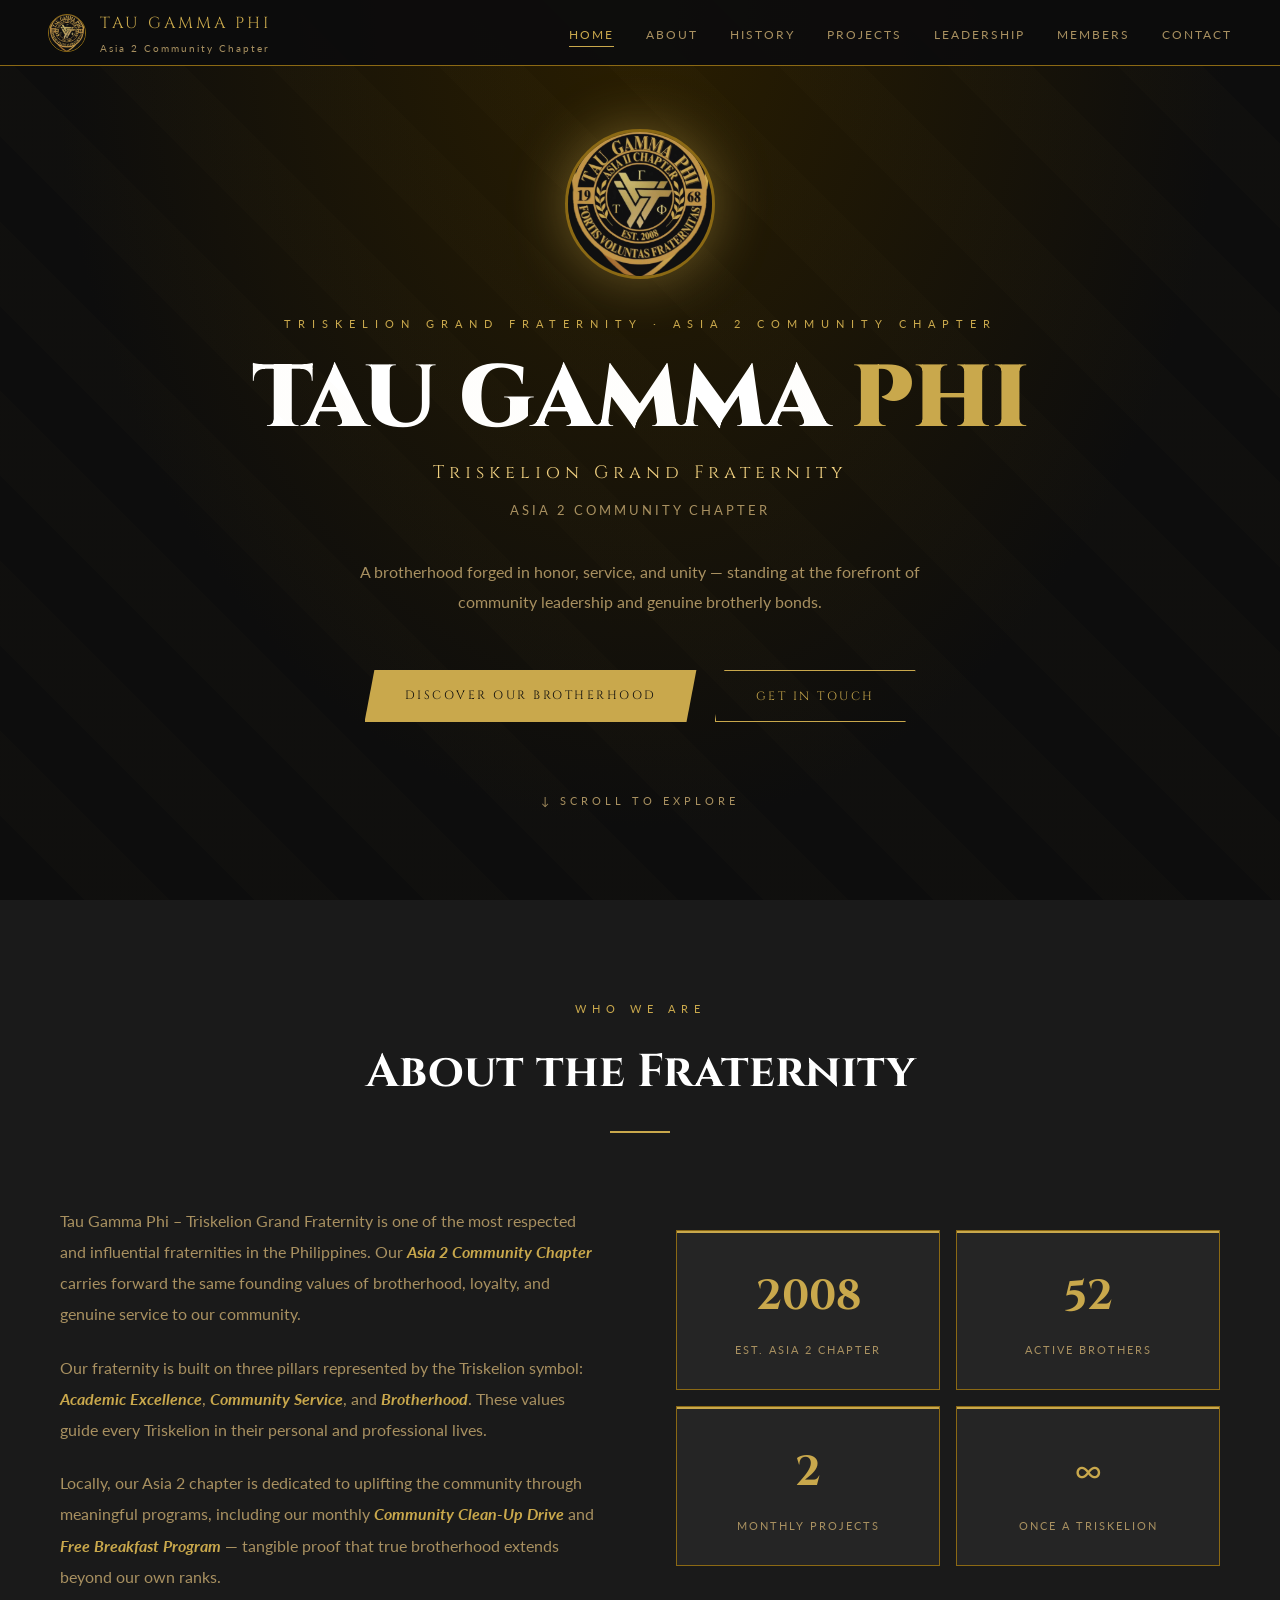
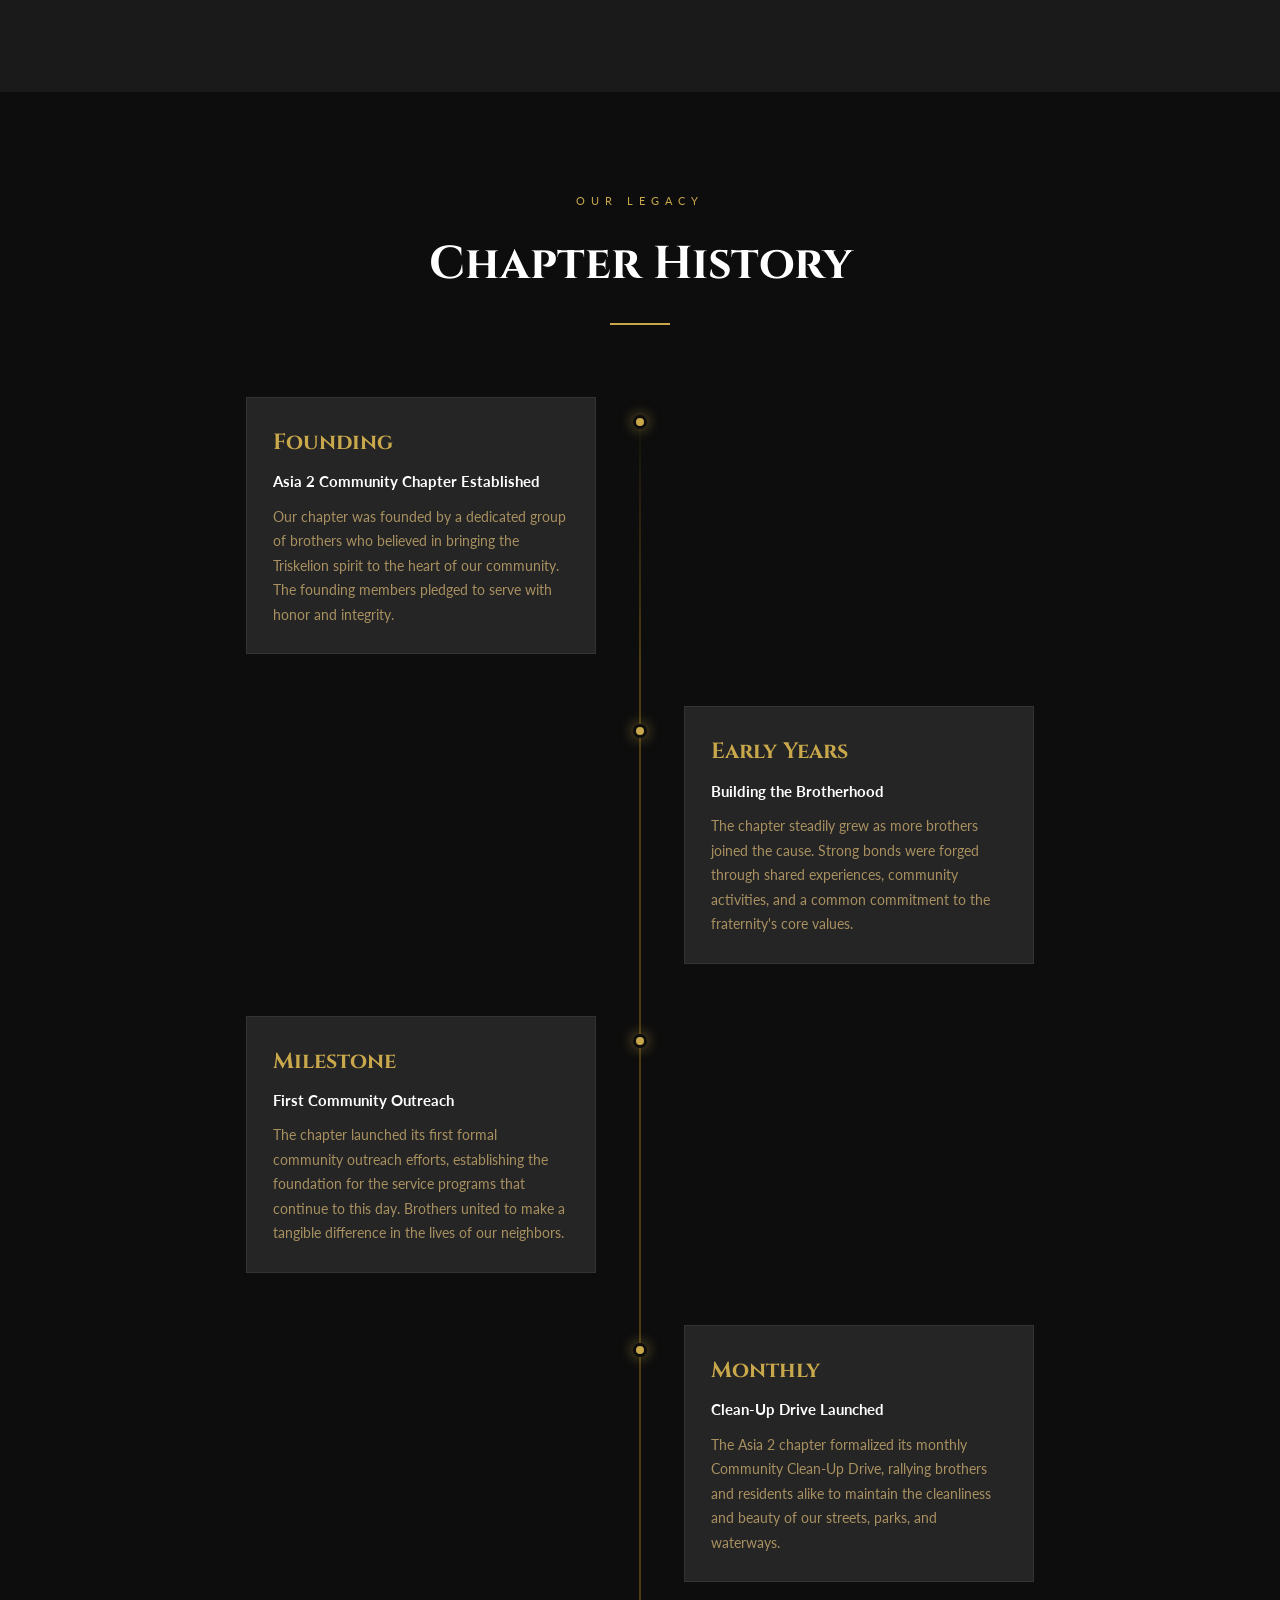
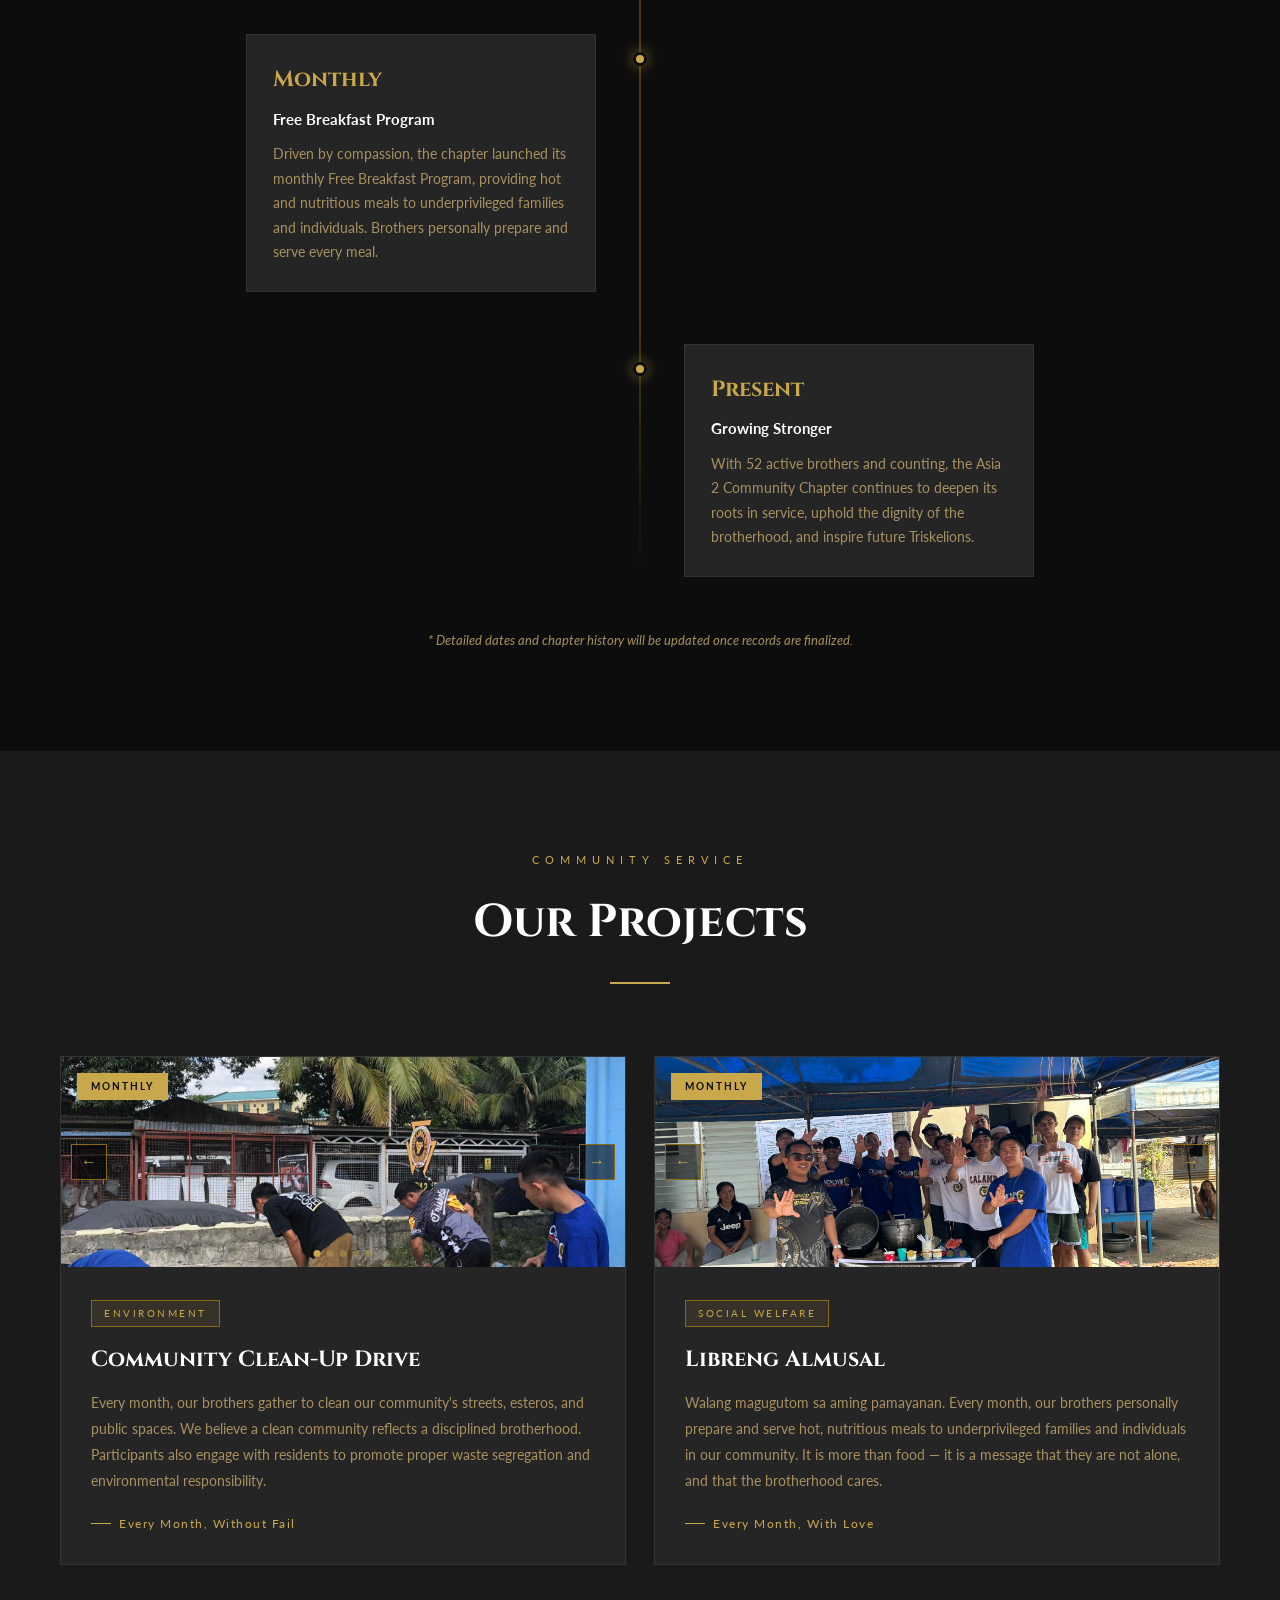
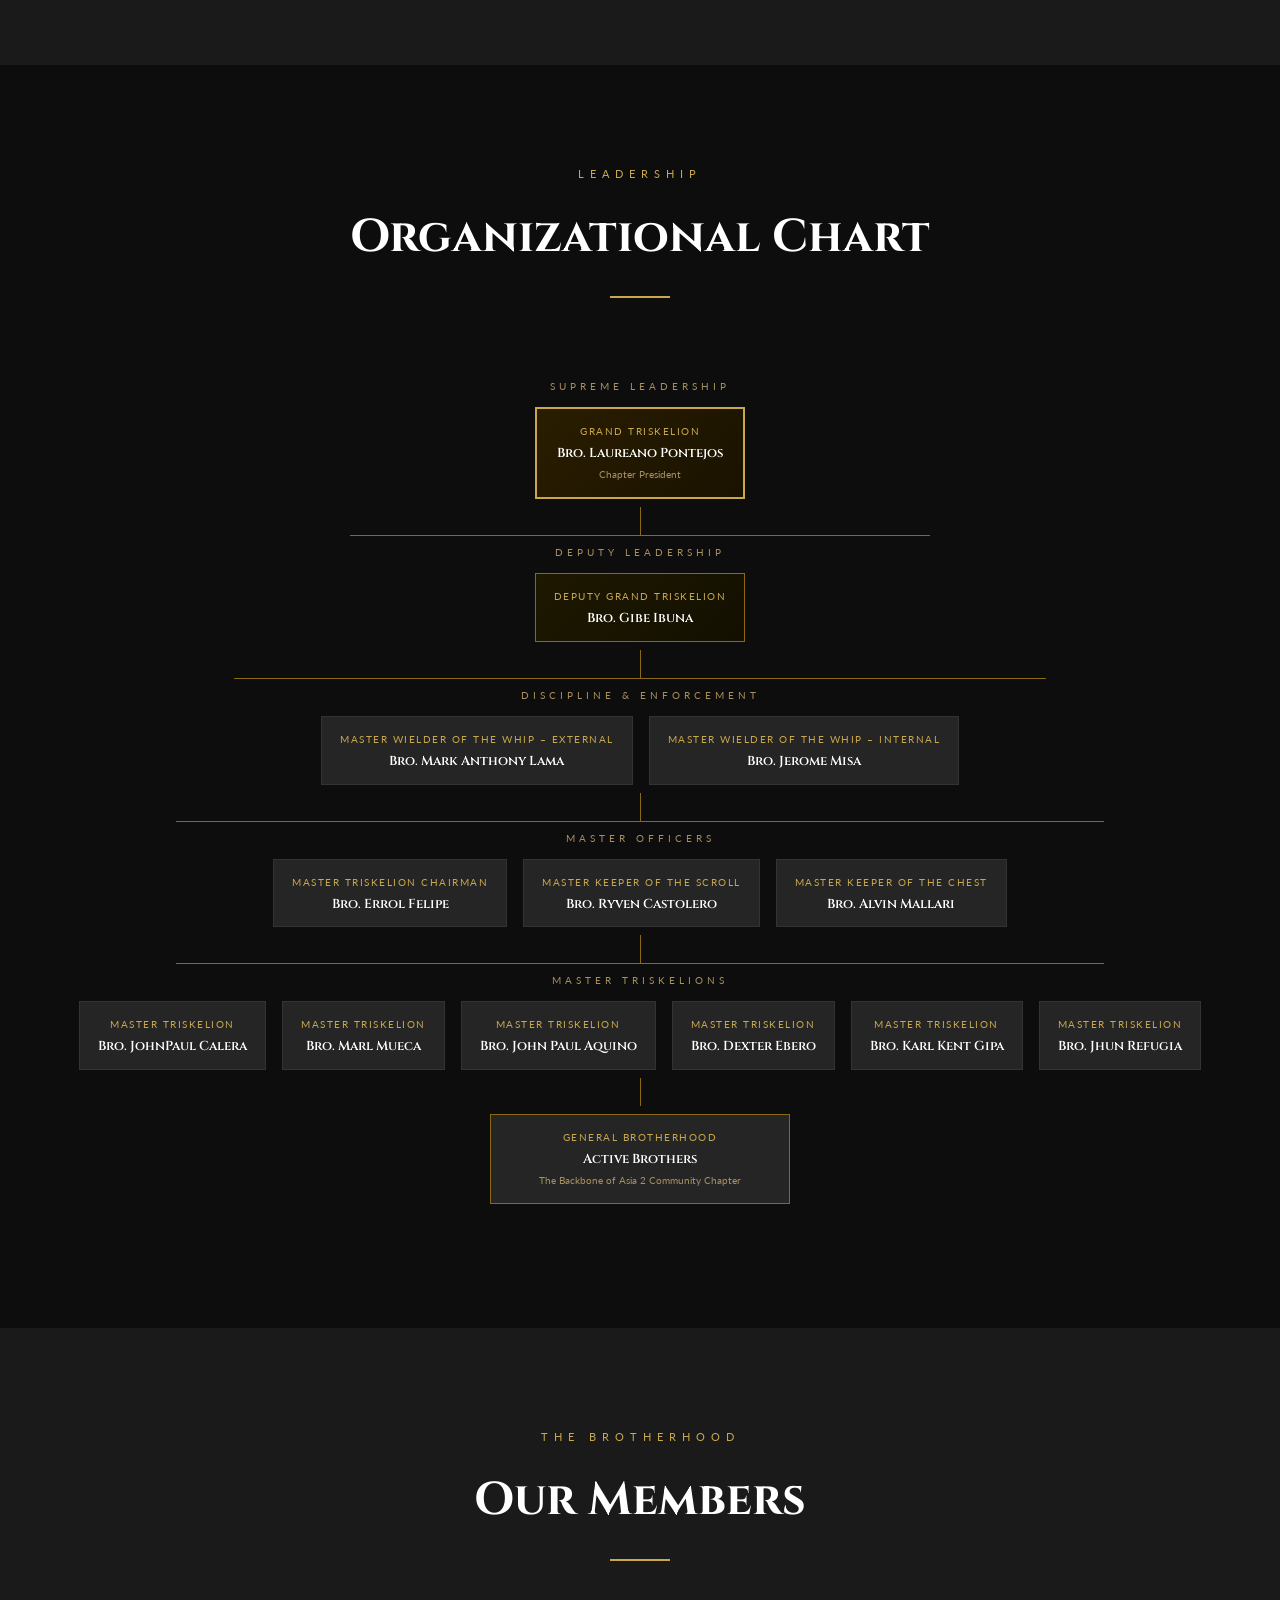
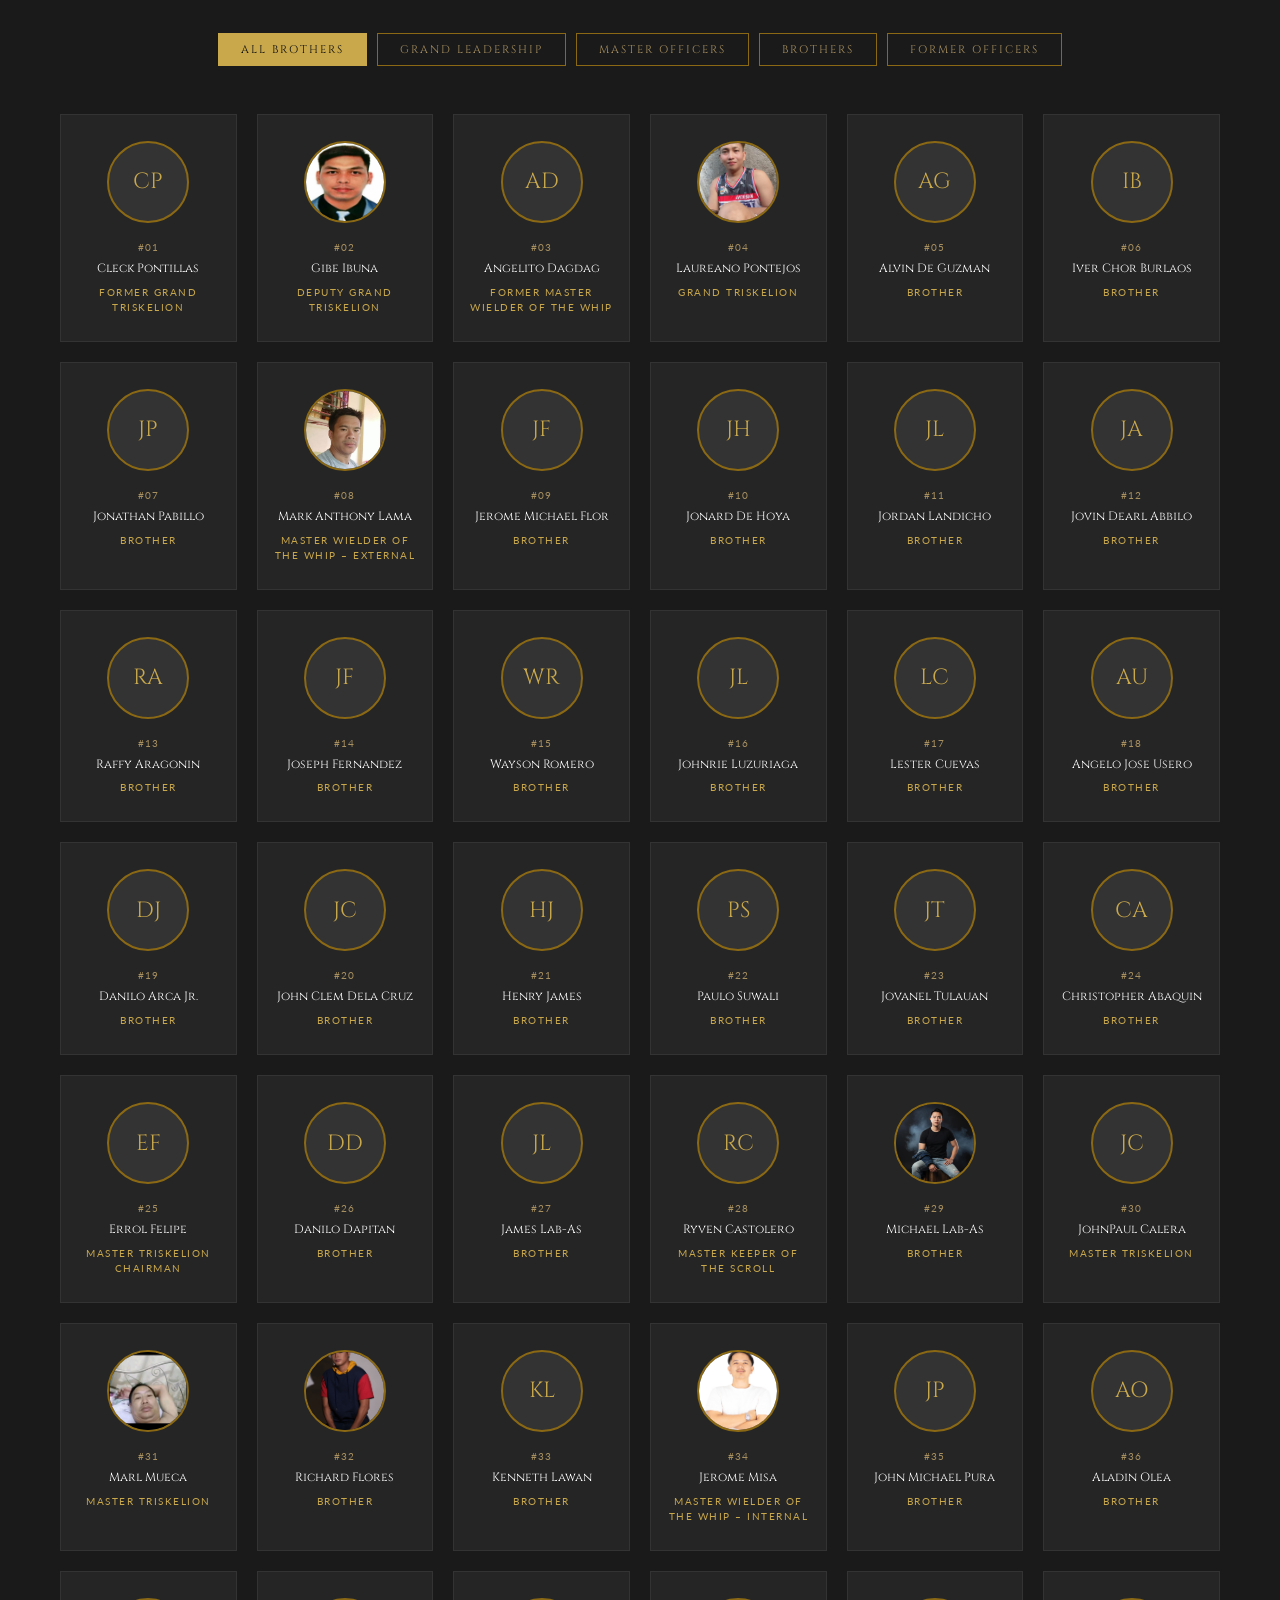
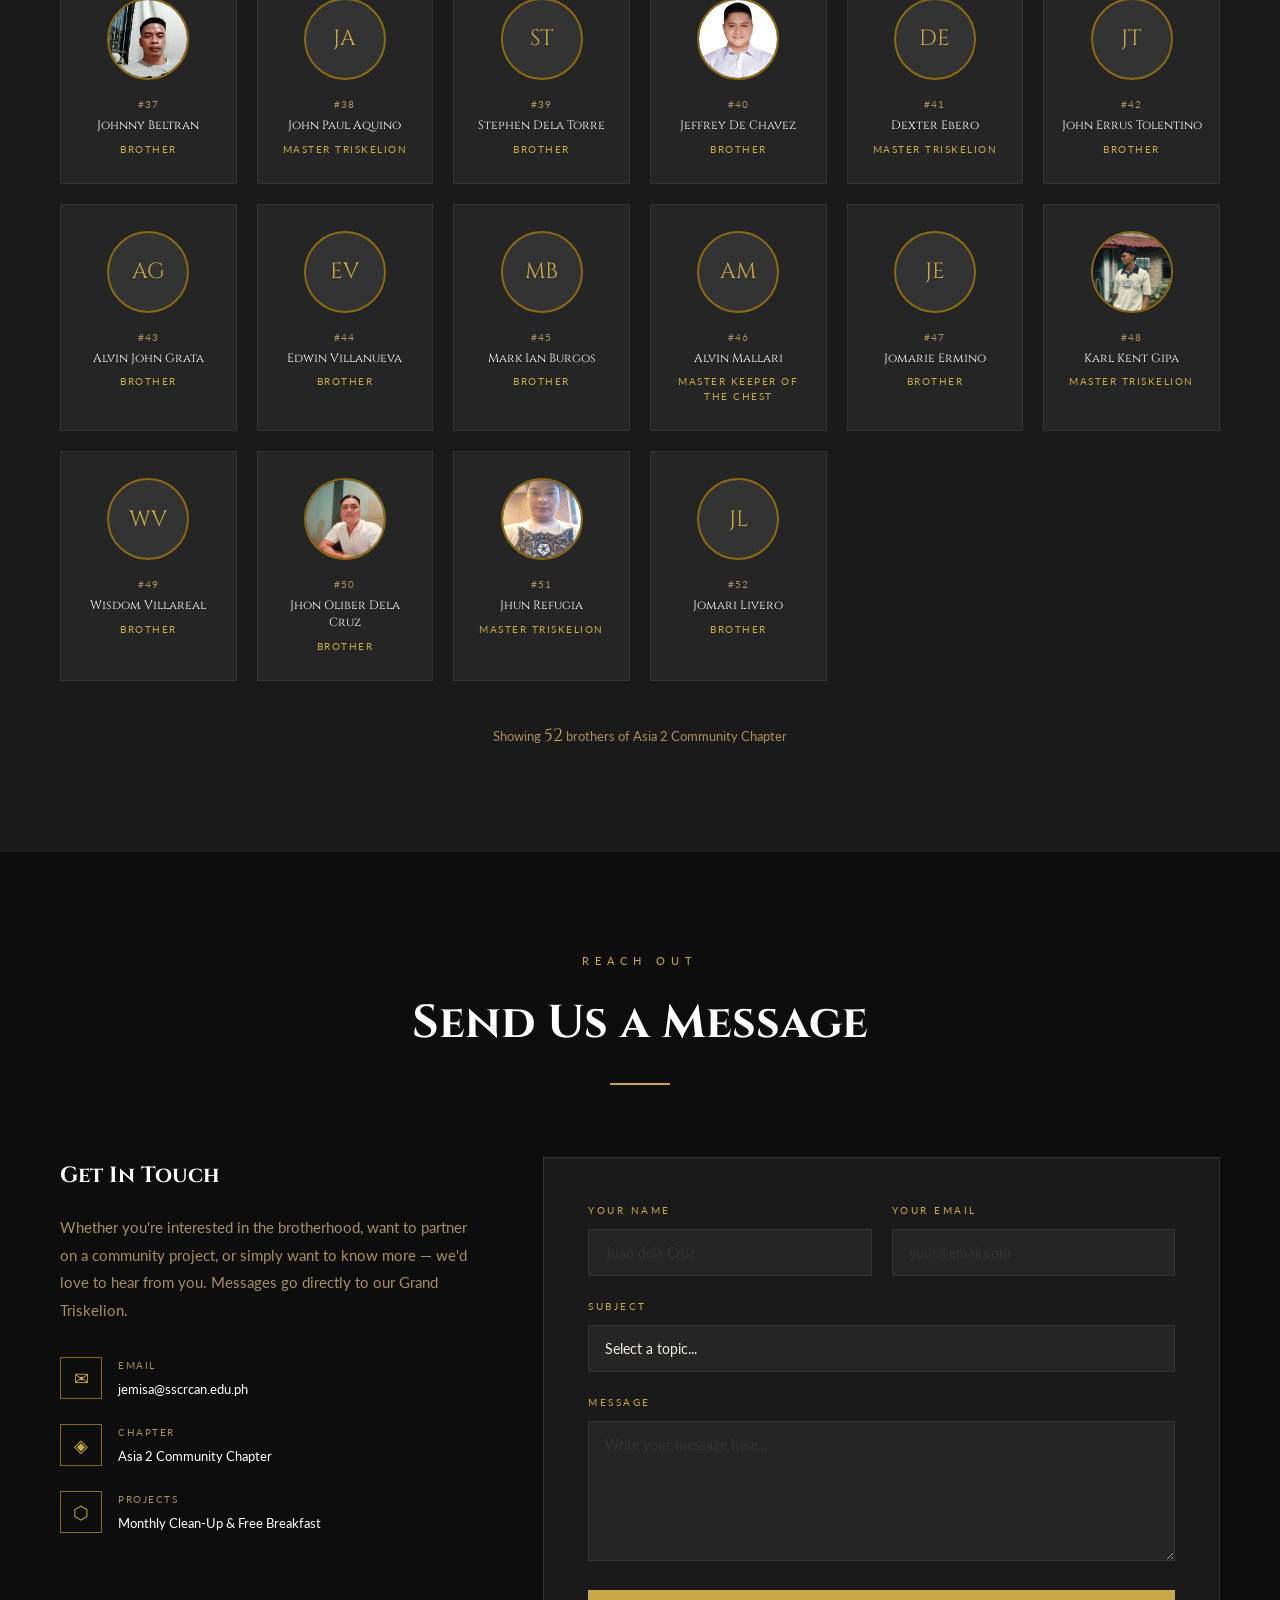
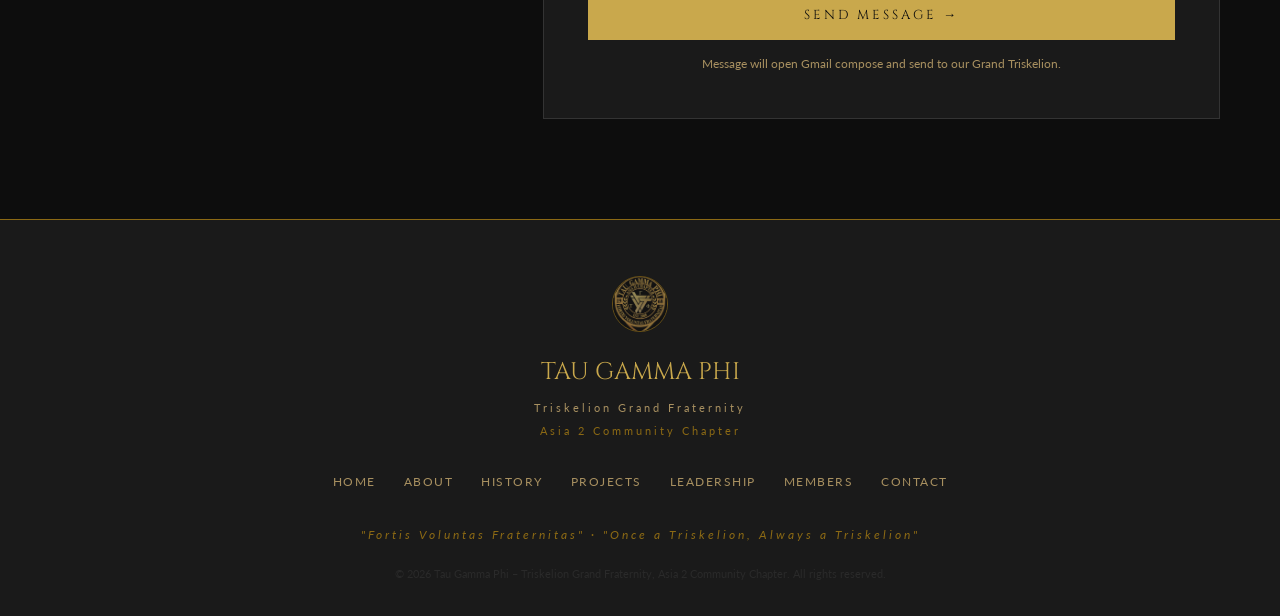
==== index.html @ 229bb739 "initial commit - tgp asia 2 chapter website" ====
<!DOCTYPE html>
<html lang="en">
<head>
  <meta charset="UTF-8">
  <meta name="viewport" content="width=device-width, initial-scale=1.0">
  <title>Tau Gamma Phi – Triskelion Grand Fraternity | Asia 2 Community Chapter</title>
  <meta name="description" content="Tau Gamma Phi Triskelion Grand Fraternity – Asia 2 Community Chapter. Brotherhood, service, and community.">
  <link rel="preconnect" href="https://fonts.googleapis.com">
  <link rel="preconnect" href="https://fonts.gstatic.com" crossorigin>
  <link href="https://fonts.googleapis.com/css2?family=Cinzel:wght@400;600;700;900&family=Lato:ital,wght@0,300;0,400;0,700;1,400&display=swap" rel="stylesheet">
  <link rel="stylesheet" href="css/style.css">
</head>
<body>

<!-- ===================== NAVBAR ===================== -->
<nav id="navbar">
  <div class="nav-brand">
    <img src="images/asia2logo.jpg" class="nav-logo" alt="TGP Asia 2 Logo">
    <div>
      <span class="nav-brand-text">TAU GAMMA PHI</span>
      <span class="nav-brand-sub">Asia 2 Community Chapter</span>
    </div>
  </div>
  <ul class="nav-links">
    <li><a href="#hero">Home</a></li>
    <li><a href="#about">About</a></li>
    <li><a href="#history">History</a></li>
    <li><a href="#projects">Projects</a></li>
    <li><a href="#orgchart">Leadership</a></li>
    <li><a href="#members">Members</a></li>
    <li><a href="#contact">Contact</a></li>
  </ul>
  <div class="nav-toggle" id="navToggle" aria-label="Toggle menu">
    <span></span><span></span><span></span>
  </div>
</nav>

<!-- Mobile Drawer -->
<div class="nav-drawer" id="navDrawer">
  <a href="#hero">Home</a>
  <a href="#about">About</a>
  <a href="#history">History</a>
  <a href="#projects">Projects</a>
  <a href="#orgchart">Leadership</a>
  <a href="#members">Members</a>
  <a href="#contact">Contact</a>
</div>

<!-- ===================== HERO ===================== -->
<section id="hero">
  <img src="images/asia2logo.jpg" class="hero-logo" alt="Tau Gamma Phi Asia 2 Chapter Logo">

  <p class="hero-label">Triskelion Grand Fraternity · Asia 2 Community Chapter</p>
  <h1 class="hero-title">TAU GAMMA <span>PHI</span></h1>
  <p class="hero-subtitle">Triskelion Grand Fraternity</p>
  <p class="hero-chapter">Asia 2 Community Chapter</p>
  <p class="hero-desc">
    A brotherhood forged in honor, service, and unity — standing at the forefront of community leadership and genuine brotherly bonds.
  </p>
  <div class="hero-cta">
    <a href="#about" class="btn-gold">Discover Our Brotherhood</a>
    <a href="#contact" class="btn-outline">Get In Touch</a>
  </div>
  <p class="scroll-down">↓ Scroll to explore</p>
</section>

<!-- ===================== ABOUT ===================== -->
<section id="about">
  <div class="container">
    <div class="section-header">
      <span class="section-label">Who We Are</span>
      <h2 class="section-title">About the Fraternity</h2>
      <div class="gold-line"></div>
    </div>
    <div class="about-grid">
      <div class="about-text">
        <p>
          Tau Gamma Phi – Triskelion Grand Fraternity is one of the most respected and influential fraternities in the Philippines.
          Our <strong class="about-accent">Asia 2 Community Chapter</strong> carries forward the same founding values of brotherhood, loyalty, and genuine service to our community.
        </p>
        <p>
          Our fraternity is built on three pillars represented by the Triskelion symbol:
          <strong class="about-accent">Academic Excellence</strong>,
          <strong class="about-accent">Community Service</strong>, and
          <strong class="about-accent">Brotherhood</strong>.
          These values guide every Triskelion in their personal and professional lives.
        </p>
        <p>
          Locally, our Asia 2 chapter is dedicated to uplifting the community through meaningful programs, including our monthly
          <strong class="about-accent">Community Clean-Up Drive</strong> and
          <strong class="about-accent">Free Breakfast Program</strong> — tangible proof that true brotherhood extends beyond our own ranks.
        </p>
      </div>
      <div class="about-stats">
        <div class="stat-card">
          <div class="stat-num">2008</div>
          <div class="stat-label">Est. Asia 2 Chapter</div>
        </div>
        <div class="stat-card">
          <div class="stat-num">52</div>
          <div class="stat-label">Active Brothers</div>
        </div>
        <div class="stat-card">
          <div class="stat-num">2</div>
          <div class="stat-label">Monthly Projects</div>
        </div>
        <div class="stat-card">
          <div class="stat-num">∞</div>
          <div class="stat-label">Once a Triskelion</div>
        </div>
      </div>
    </div>
  </div>
</section>

<!-- ===================== HISTORY ===================== -->
<section id="history">
  <div class="container">
    <div class="section-header">
      <span class="section-label">Our Legacy</span>
      <h2 class="section-title">Chapter History</h2>
      <div class="gold-line"></div>
    </div>
    <div class="timeline">

      <div class="tl-item">
        <div class="tl-dot"></div>
        <div class="tl-content">
          <div class="tl-year">Founding</div>
          <h3>Asia 2 Community Chapter Established</h3>
          <p>
            Our chapter was founded by a dedicated group of brothers who believed in bringing the Triskelion spirit to the heart of our community.
            The founding members pledged to serve with honor and integrity.
            <!-- TODO: Replace with actual founding year and details -->
          </p>
        </div>
      </div>

      <div class="tl-item">
        <div class="tl-dot"></div>
        <div class="tl-content">
          <div class="tl-year">Early Years</div>
          <h3>Building the Brotherhood</h3>
          <p>
            The chapter steadily grew as more brothers joined the cause. Strong bonds were forged through shared experiences,
            community activities, and a common commitment to the fraternity's core values.
            <!-- TODO: Add specific year and story -->
          </p>
        </div>
      </div>

      <div class="tl-item">
        <div class="tl-dot"></div>
        <div class="tl-content">
          <div class="tl-year">Milestone</div>
          <h3>First Community Outreach</h3>
          <p>
            The chapter launched its first formal community outreach efforts, establishing the foundation for the
            service programs that continue to this day. Brothers united to make a tangible difference in the lives of
            our neighbors.
            <!-- TODO: Add specific year and story -->
          </p>
        </div>
      </div>

      <div class="tl-item">
        <div class="tl-dot"></div>
        <div class="tl-content">
          <div class="tl-year">Monthly</div>
          <h3>Clean-Up Drive Launched</h3>
          <p>
            The Asia 2 chapter formalized its monthly Community Clean-Up Drive, rallying brothers and residents alike
            to maintain the cleanliness and beauty of our streets, parks, and waterways.
            <!-- TODO: Add specific year -->
          </p>
        </div>
      </div>

      <div class="tl-item">
        <div class="tl-dot"></div>
        <div class="tl-content">
          <div class="tl-year">Monthly</div>
          <h3>Free Breakfast Program</h3>
          <p>
            Driven by compassion, the chapter launched its monthly Free Breakfast Program, providing hot and nutritious
            meals to underprivileged families and individuals. Brothers personally prepare and serve every meal.
            <!-- TODO: Add specific year -->
          </p>
        </div>
      </div>

      <div class="tl-item">
        <div class="tl-dot"></div>
        <div class="tl-content">
          <div class="tl-year">Present</div>
          <h3>Growing Stronger</h3>
          <p>
            With 52 active brothers and counting, the Asia 2 Community Chapter continues to deepen its roots in
            service, uphold the dignity of the brotherhood, and inspire future Triskelions.
          </p>
        </div>
      </div>

    </div>
    <p class="history-note">* Detailed dates and chapter history will be updated once records are finalized.</p>
  </div>
</section>

<!-- ===================== PROJECTS ===================== -->
<section id="projects">
  <div class="container">
    <div class="section-header">
      <span class="section-label">Community Service</span>
      <h2 class="section-title">Our Projects</h2>
      <div class="gold-line"></div>
    </div>
    <div class="projects-grid">

      <!-- Clean-Up Drive -->
      <div class="project-card">
        <div class="project-img project-img-cleanup">
          <div class="slider-wrap" id="cleanupSlider">
            <div class="slider-track" id="cleanupTrack">
              <img src="images/projects/cleanup1.jpg" alt="Clean-Up Drive">
              <img src="images/projects/cleanup2.jpg" alt="Clean-Up Drive">
              <img src="images/projects/cleanup3.jpg" alt="Clean-Up Drive">
              <img src="images/projects/cleanup4.jpg" alt="Clean-Up Drive">
              <img src="images/projects/cleanup5.jpg" alt="Clean-Up Drive">
            </div>
            <button class="slider-btn prev" onclick="slidePhoto('cleanup',-1)">&#8592;</button>
            <button class="slider-btn next" onclick="slidePhoto('cleanup',1)">&#8594;</button>
            <div class="slider-dots" id="cleanupDots"></div>
          </div>
          <span class="project-badge">Monthly</span>
        </div>
        <div class="project-body">
          <span class="project-tag">Environment</span>
          <h3>Community Clean-Up Drive</h3>
          <p>
            Every month, our brothers gather to clean our community's streets, esteros, and public spaces.
            We believe a clean community reflects a disciplined brotherhood.
            Participants also engage with residents to promote proper waste segregation and environmental responsibility.
          </p>
          <div class="project-freq">Every Month, Without Fail</div>
        </div>
      </div>

      <!-- Free Breakfast -->
      <div class="project-card">
        <div class="project-img project-img-breakfast">
          <div class="slider-wrap" id="breakfastSlider">
            <div class="slider-track" id="breakfastTrack">
              <img src="images/projects/freebrakfast1.jpg" alt="Libreng Almusal">
              <img src="images/projects/freebrakfast2.jpg" alt="Libreng Almusal">
              <img src="images/projects/freebrakfast3.jpg" alt="Libreng Almusal">
              <img src="images/projects/freebrakfast4.jpg" alt="Libreng Almusal">
              <img src="images/projects/freebrakfast5.jpg" alt="Libreng Almusal">
            </div>
            <button class="slider-btn prev" onclick="slidePhoto('breakfast',-1)">&#8592;</button>
            <button class="slider-btn next" onclick="slidePhoto('breakfast',1)">&#8594;</button>
            <div class="slider-dots" id="breakfastDots"></div>
          </div>
          <span class="project-badge">Monthly</span>
        </div>
        <div class="project-body">
          <span class="project-tag">Social Welfare</span>
          <h3>Libreng Almusal</h3>
          <p>
            Walang magugutom sa aming pamayanan. Every month, our brothers personally prepare and serve hot, nutritious meals to underprivileged families and individuals in our community.
            It is more than food — it is a message that they are not alone, and that the brotherhood cares.
          </p>
          <div class="project-freq">Every Month, With Love</div>
        </div>
      </div>

    </div>
  </div>
</section>

<!-- ===================== ORG CHART ===================== -->
<section id="orgchart">
  <div class="container">
    <div class="section-header">
      <span class="section-label">Leadership</span>
      <h2 class="section-title">Organizational Chart</h2>
      <div class="gold-line"></div>
    </div>
    <div class="org-wrapper">
      <div class="org-tree">

        <!-- Grand Triskelion -->
        <p class="org-level-label">Supreme Leadership</p>
        <div class="org-level">
          <div class="org-node tier-top">
            <div class="org-role">Grand Triskelion</div>
            <div class="org-name">Bro. Laureano Pontejos</div>
            <div class="org-note">Chapter President</div>
          </div>
        </div>

        <div class="org-connector"></div>
        <div style="width:50%; height:1px; background:#8B6914; margin:0 auto;"></div>

        <!-- Deputy -->
        <p class="org-level-label" style="margin-top:8px;">Deputy Leadership</p>
        <div class="org-level">
          <div class="org-node tier-deputy">
            <div class="org-role">Deputy Grand Triskelion</div>
            <div class="org-name">Bro. Gibe Ibuna</div>
          </div>
        </div>

        <div class="org-connector"></div>
        <div style="width:70%; height:1px; background:#8B6914; margin:0 auto;"></div>

        <!-- Wielders of the Whip -->
        <p class="org-level-label" style="margin-top:8px;">Discipline & Enforcement</p>
        <div class="org-level">
          <div class="org-node">
            <div class="org-role">Master Wielder of the Whip – External</div>
            <div class="org-name">Bro. Mark Anthony Lama</div>
          </div>
          <div class="org-node">
            <div class="org-role">Master Wielder of the Whip – Internal</div>
            <div class="org-name">Bro. Jerome Misa</div>
          </div>
        </div>

        <div class="org-connector"></div>
        <div style="width:80%; height:1px; background:#8B6914; margin:0 auto;"></div>

        <!-- Master Officers -->
        <p class="org-level-label" style="margin-top:8px;">Master Officers</p>
        <div class="org-level">
          <div class="org-node">
            <div class="org-role">Master Triskelion Chairman</div>
            <div class="org-name">Bro. Errol Felipe</div>
          </div>
          <div class="org-node">
            <div class="org-role">Master Keeper of the Scroll</div>
            <div class="org-name">Bro. Ryven Castolero</div>
          </div>
          <div class="org-node">
            <div class="org-role">Master Keeper of the Chest</div>
            <div class="org-name">Bro. Alvin Mallari</div>
          </div>
        </div>

        <div class="org-connector"></div>
        <div style="width:80%; height:1px; background:#8B6914; margin:0 auto;"></div>

        <!-- Master Triskelions -->
        <p class="org-level-label" style="margin-top:8px;">Master Triskelions</p>
        <div class="org-level">
          <div class="org-node">
            <div class="org-role">Master Triskelion</div>
            <div class="org-name">Bro. JohnPaul Calera</div>
          </div>
          <div class="org-node">
            <div class="org-role">Master Triskelion</div>
            <div class="org-name">Bro. Marl Mueca</div>
          </div>
          <div class="org-node">
            <div class="org-role">Master Triskelion</div>
            <div class="org-name">Bro. John Paul Aquino</div>
          </div>
          <div class="org-node">
            <div class="org-role">Master Triskelion</div>
            <div class="org-name">Bro. Dexter Ebero</div>
          </div>
          <div class="org-node">
            <div class="org-role">Master Triskelion</div>
            <div class="org-name">Bro. Karl Kent Gipa</div>
          </div>
          <div class="org-node">
            <div class="org-role">Master Triskelion</div>
            <div class="org-name">Bro. Jhun Refugia</div>
          </div>
        </div>

        <div class="org-connector"></div>

        <!-- General Brotherhood -->
        <div class="org-level">
          <div class="org-node" style="min-width:300px; border-color:#8B6914;">
            <div class="org-role">General Brotherhood</div>
            <div class="org-name">Active Brothers</div>
            <div class="org-note">The Backbone of Asia 2 Community Chapter</div>
          </div>
        </div>

      </div>
    </div>
  </div>
</section>

<!-- ===================== MEMBERS ===================== -->
<section id="members">
  <div class="container">
    <div class="section-header">
      <span class="section-label">The Brotherhood</span>
      <h2 class="section-title">Our Members</h2>
      <div class="gold-line"></div>
    </div>

    <!-- Filter Buttons -->
    <div class="members-filter">
      <button class="filter-btn active" data-filter="all">All Brothers</button>
      <button class="filter-btn" data-filter="leadership">Grand Leadership</button>
      <button class="filter-btn" data-filter="master">Master Officers</button>
      <button class="filter-btn" data-filter="brother">Brothers</button>
      <button class="filter-btn" data-filter="former">Former Officers</button>
    </div>

    <!-- Members Grid (rendered by JS) -->
    <div class="members-grid" id="membersGrid"></div>

    <div class="members-count">
      Showing <span id="membersCount">52</span> brothers of Asia 2 Community Chapter
    </div>
  </div>
</section>

<!-- ===================== CONTACT ===================== -->
<section id="contact">
  <div class="container">
    <div class="section-header">
      <span class="section-label">Reach Out</span>
      <h2 class="section-title">Send Us a Message</h2>
      <div class="gold-line"></div>
    </div>
    <div class="contact-grid">

      <div class="contact-info">
        <h3>Get In Touch</h3>
        <p>
          Whether you're interested in the brotherhood, want to partner on a community project,
          or simply want to know more — we'd love to hear from you.
          Messages go directly to our Grand Triskelion.
        </p>
        <div class="contact-detail">
          <div class="contact-detail-icon">✉</div>
          <div class="contact-detail-text">
            <div class="contact-detail-label">Email</div>
            <div class="contact-detail-value">jemisa@sscrcan.edu.ph</div>
          </div>
        </div>
        <div class="contact-detail">
          <div class="contact-detail-icon">◈</div>
          <div class="contact-detail-text">
            <div class="contact-detail-label">Chapter</div>
            <div class="contact-detail-value">Asia 2 Community Chapter</div>
          </div>
        </div>
        <div class="contact-detail">
          <div class="contact-detail-icon">⬡</div>
          <div class="contact-detail-text">
            <div class="contact-detail-label">Projects</div>
            <div class="contact-detail-value">Monthly Clean-Up &amp; Free Breakfast</div>
          </div>
        </div>
      </div>

      <div class="contact-form-wrap">
        <form id="contactForm">
          <div class="form-row">
            <div class="form-group">
              <label for="senderName">Your Name</label>
              <input type="text" id="senderName" placeholder="Juan dela Cruz" required>
            </div>
            <div class="form-group">
              <label for="senderEmail">Your Email</label>
              <input type="email" id="senderEmail" placeholder="your@email.com" required>
            </div>
          </div>
          <div class="form-group">
            <label for="msgSubject">Subject</label>
            <select id="msgSubject" required>
              <option value="">Select a topic...</option>
              <option value="Membership Inquiry">Membership Inquiry</option>
              <option value="Community Partnership">Community Partnership</option>
              <option value="Sponsorship / Donation">Sponsorship / Donation</option>
              <option value="Event Collaboration">Event Collaboration</option>
              <option value="General Inquiry">General Inquiry</option>
            </select>
          </div>
          <div class="form-group">
            <label for="msgBody">Message</label>
            <textarea id="msgBody" placeholder="Write your message here..." required></textarea>
          </div>
          <button type="submit" class="form-submit">Send Message →</button>
          <p class="form-note">Message will open Gmail compose and send to our Grand Triskelion.</p>
          <div class="form-success" id="formSuccess">
            ✦ &nbsp; Gmail compose opened. Thank you, Brother! &nbsp; ✦
          </div>
        </form>
      </div>

    </div>
  </div>
</section>

<!-- ===================== FOOTER ===================== -->
<footer>
  <div class="footer-logo-wrap">
    <img src="images/asia2logo.jpg" class="footer-logo" alt="TGP Asia 2 Logo" style="border-radius:50%; object-fit:cover; border:1px solid #8B6914;">
  </div>
  <div class="footer-brand">TAU GAMMA PHI</div>
  <div class="footer-sub">Triskelion Grand Fraternity</div>
  <div class="footer-chapter">Asia 2 Community Chapter</div>
  <nav class="footer-nav">
    <a href="#hero">Home</a>
    <a href="#about">About</a>
    <a href="#history">History</a>
    <a href="#projects">Projects</a>
    <a href="#orgchart">Leadership</a>
    <a href="#members">Members</a>
    <a href="#contact">Contact</a>
  </nav>
  <p class="footer-motto">"Fortis Voluntas Fraternitas" · "Once a Triskelion, Always a Triskelion"</p>
  <p class="footer-copy">© 2026 Tau Gamma Phi – Triskelion Grand Fraternity, Asia 2 Community Chapter. All rights reserved.</p>
</footer>

<!-- Scripts -->
<script src="js/members.js"></script>
<script src="js/main.js"></script>
</body>
</html>
---- css/style.css ----
/* ============================================================
   TAU GAMMA PHI – TRISKELION GRAND FRATERNITY
   Asia 2 Community Chapter
   style.css — Main Stylesheet
   ============================================================ */

/* ---------- CSS Variables ---------- */
:root {
  --gold:        #C9A84C;
  --gold-light:  #F0D080;
  --gold-dark:   #8B6914;
  --gold-faint:  rgba(201,168,76,0.08);
  --dark:        #0D0D0D;
  --dark2:       #1A1A1A;
  --dark3:       #252525;
  --dark4:       #333333;
  --text:        #F5F0E8;
  --text-muted:  #A89060;
  --white:       #FFFFFF;
  --border:      1px solid #333333;
  --border-gold: 1px solid #8B6914;
}

/* ---------- Reset ---------- */
*, *::before, *::after { margin: 0; padding: 0; box-sizing: border-box; }
html { scroll-behavior: smooth; }
body {
  font-family: 'Lato', sans-serif;
  background: var(--dark);
  color: var(--text);
  overflow-x: hidden;
  line-height: 1.7;
}
img { display: block; max-width: 100%; }
a { text-decoration: none; color: inherit; }

/* ---------- Typography ---------- */
h1, h2, h3, h4 { font-family: 'Cinzel', serif; }

/* ---------- Navigation ---------- */
#navbar {
  position: fixed; top: 0; left: 0; right: 0; z-index: 1000;
  background: rgba(13,13,13,0.97);
  border-bottom: 1px solid var(--gold-dark);
  display: flex; align-items: center; justify-content: space-between;
  padding: 0 48px; height: 66px;
  transition: box-shadow 0.3s;
}
#navbar.scrolled { box-shadow: 0 4px 30px rgba(0,0,0,0.6); }
.nav-brand { display: flex; align-items: center; gap: 14px; }
.nav-brand-text { font-family: 'Cinzel', serif; font-size: 16px; color: var(--gold); letter-spacing: 3px; }
.nav-brand-sub { font-size: 10px; color: var(--text-muted); letter-spacing: 2px; display: block; margin-top: 2px; }
.nav-logo { width: 38px; height: 38px; border-radius: 50%; object-fit: cover; border: 1px solid var(--gold-dark); }
.nav-links { display: flex; gap: 32px; list-style: none; }
.nav-links a {
  color: var(--text-muted); font-size: 12px; letter-spacing: 2px;
  text-transform: uppercase; transition: color 0.3s; padding: 4px 0;
  border-bottom: 1px solid transparent;
}
.nav-links a:hover,
.nav-links a.active { color: var(--gold); border-bottom-color: var(--gold); }
.nav-toggle { display: none; flex-direction: column; gap: 5px; cursor: pointer; padding: 8px; }
.nav-toggle span { display: block; width: 24px; height: 1.5px; background: var(--gold); transition: all 0.3s; }

/* ---------- Section Base ---------- */
section { padding: 100px 48px; }
.section-header { text-align: center; margin-bottom: 72px; }
.section-label {
  font-size: 11px; letter-spacing: 6px; color: var(--gold);
  text-transform: uppercase; margin-bottom: 14px; display: block;
}
.section-title { font-size: clamp(28px, 4vw, 46px); font-weight: 700; color: var(--white); }
.gold-line { width: 60px; height: 2px; background: var(--gold); margin: 20px auto 0; }
.container { max-width: 1160px; margin: 0 auto; }

/* ---------- Hero ---------- */
#hero {
  min-height: 100vh;
  display: flex; flex-direction: column; align-items: center; justify-content: center;
  text-align: center; padding: 120px 48px 80px;
  background: radial-gradient(ellipse at center top, #2a1e00 0%, #0D0D0D 65%);
  position: relative; overflow: hidden;
}
#hero::before {
  content: ''; position: absolute; inset: 0;
  background: repeating-linear-gradient(
    45deg, transparent, transparent 60px,
    rgba(201,168,76,0.015) 60px, rgba(201,168,76,0.015) 120px
  );
}
.hero-logo {
  width: 150px; height: 150px; margin-bottom: 36px;
  border-radius: 50%; object-fit: cover;
  border: 3px solid var(--gold-dark);
  filter: drop-shadow(0 0 28px rgba(201,168,76,0.45));
  animation: logoPulse 3.5s ease-in-out infinite;
}
@keyframes logoPulse {
  0%,100% { filter: drop-shadow(0 0 28px rgba(201,168,76,0.4)); }
  50%      { filter: drop-shadow(0 0 48px rgba(201,168,76,0.75)); }
}
.hero-label { font-size: 11px; letter-spacing: 7px; color: var(--gold); text-transform: uppercase; margin-bottom: 22px; }
.hero-title {
  font-family: 'Cinzel', serif;
  font-size: clamp(38px, 8vw, 88px);
  font-weight: 900; line-height: 1.0; color: var(--white);
}
.hero-title span { color: var(--gold); }
.hero-subtitle {
  font-family: 'Cinzel', serif;
  font-size: clamp(13px, 2vw, 18px);
  color: var(--gold-light); letter-spacing: 5px; margin-top: 14px;
}
.hero-chapter {
  font-size: 13px; letter-spacing: 3px; color: var(--text-muted);
  text-transform: uppercase; margin-top: 10px;
}
.hero-desc {
  max-width: 560px; margin: 36px auto 0;
  color: var(--text-muted); font-size: 16px; line-height: 1.9;
}
.hero-cta { margin-top: 52px; display: flex; gap: 18px; flex-wrap: wrap; justify-content: center; }
.btn-gold {
  background: var(--gold); color: var(--dark);
  padding: 15px 40px; font-family: 'Cinzel', serif; font-size: 12px;
  letter-spacing: 2.5px; text-transform: uppercase; border: none; cursor: pointer;
  clip-path: polygon(10px 0%, 100% 0%, calc(100% - 10px) 100%, 0% 100%);
  transition: background 0.3s, transform 0.3s;
}
.btn-gold:hover { background: var(--gold-light); transform: translateY(-2px); }
.btn-outline {
  border: 1px solid var(--gold); color: var(--gold);
  padding: 15px 40px; font-family: 'Cinzel', serif; font-size: 12px;
  letter-spacing: 2.5px; text-transform: uppercase; cursor: pointer;
  clip-path: polygon(10px 0%, 100% 0%, calc(100% - 10px) 100%, 0% 100%);
  transition: background 0.3s, transform 0.3s;
}
.btn-outline:hover { background: var(--gold-faint); transform: translateY(-2px); }
.scroll-down {
  margin-top: 70px; color: var(--text-muted); font-size: 11px;
  letter-spacing: 4px; text-transform: uppercase; animation: bounceDown 2.2s infinite;
}
@keyframes bounceDown { 0%,100%{transform:translateY(0)} 50%{transform:translateY(8px)} }

/* ---------- About ---------- */
#about { background: var(--dark2); }
.about-grid { display: grid; grid-template-columns: 1fr 1fr; gap: 72px; align-items: center; }
.about-text p { color: var(--text-muted); font-size: 16px; line-height: 1.95; margin-bottom: 22px; }
.about-text p:last-child { margin-bottom: 0; }
.about-accent { color: var(--gold) !important; font-style: italic; font-weight: 700; }
.about-stats { display: grid; grid-template-columns: 1fr 1fr; gap: 16px; }
.stat-card {
  background: var(--dark3); border: var(--border-gold);
  padding: 30px 24px; text-align: center; position: relative;
  transition: border-color 0.3s;
}
.stat-card::before {
  content: ''; position: absolute; top: 0; left: 0; right: 0;
  height: 2px; background: var(--gold);
}
.stat-card:hover { border-color: var(--gold); }
.stat-num { font-family: 'Cinzel', serif; font-size: 42px; color: var(--gold); font-weight: 700; }
.stat-label { font-size: 11px; letter-spacing: 2px; color: var(--text-muted); text-transform: uppercase; margin-top: 8px; }

/* ---------- History ---------- */
#history { background: var(--dark); }
.timeline { max-width: 820px; margin: 0 auto; position: relative; }
.timeline::before {
  content: ''; position: absolute; left: 50%; top: 0; bottom: 0;
  width: 1px; background: linear-gradient(to bottom, transparent, var(--gold-dark) 15%, var(--gold-dark) 85%, transparent);
  transform: translateX(-50%);
}
.tl-item {
  display: flex; justify-content: flex-end;
  padding-right: calc(50% + 44px); margin-bottom: 52px; position: relative;
}
.tl-item:nth-child(even) {
  justify-content: flex-start; padding-right: 0; padding-left: calc(50% + 44px);
}
.tl-dot {
  position: absolute; left: 50%; top: 18px;
  width: 14px; height: 14px; background: var(--gold);
  border: 3px solid var(--dark); border-radius: 50%;
  transform: translateX(-50%);
  box-shadow: 0 0 14px rgba(201,168,76,0.6);
}
.tl-content {
  background: var(--dark3); border: var(--border);
  padding: 26px; max-width: 350px; transition: border-color 0.3s;
}
.tl-content:hover { border-color: var(--gold-dark); }
.tl-year { font-family: 'Cinzel', serif; color: var(--gold); font-size: 22px; font-weight: 700; margin-bottom: 8px; }
.tl-content h3 { color: var(--white); font-size: 15px; font-family: 'Lato', sans-serif; font-weight: 700; margin-bottom: 10px; }
.tl-content p { color: var(--text-muted); font-size: 14px; line-height: 1.75; }
.history-note { text-align: center; margin-top: 48px; color: var(--text-muted); font-size: 13px; font-style: italic; }

/* ---------- Projects ---------- */
#projects { background: var(--dark2); }
.projects-grid { display: grid; grid-template-columns: repeat(auto-fit, minmax(320px, 1fr)); gap: 28px; }
.project-card {
  background: var(--dark3); border: var(--border); overflow: hidden;
  transition: transform 0.35s, border-color 0.35s;
}
.project-card:hover { transform: translateY(-8px); border-color: var(--gold-dark); }
.project-img {
  height: 210px; display: flex; align-items: center; justify-content: center;
  position: relative; overflow: hidden;
}
.project-img img {
  width: 100%; height: 100%; object-fit: cover;
  transition: transform 0.5s;
}
.project-card:hover .project-img img { transform: scale(1.05); }
.project-img-placeholder {
  width: 100%; height: 100%; display: flex; flex-direction: column;
  align-items: center; justify-content: center; gap: 12px;
}
.project-img-cleanup  .project-img-placeholder { background: linear-gradient(135deg, #1a3a1a, #0d2b0d); }
.project-img-breakfast .project-img-placeholder { background: linear-gradient(135deg, #3a2a0d, #1a1200); }
.project-placeholder-icon { font-size: 56px; opacity: 0.75; }
.project-placeholder-label { font-size: 11px; letter-spacing: 3px; color: var(--gold); text-transform: uppercase; }
.project-badge {
  position: absolute; top: 16px; left: 16px;
  background: var(--gold); color: var(--dark);
  font-size: 10px; letter-spacing: 2px; padding: 5px 14px;
  text-transform: uppercase; font-weight: 700;
}
.project-body { padding: 30px; }
.project-tag {
  display: inline-block;
  background: rgba(201,168,76,0.1); border: var(--border-gold);
  color: var(--gold); font-size: 10px; letter-spacing: 2.5px;
  padding: 4px 12px; text-transform: uppercase; margin-bottom: 14px;
}
.project-body h3 { font-size: 22px; color: var(--white); margin-bottom: 12px; }
.project-body p { color: var(--text-muted); font-size: 14px; line-height: 1.85; }
.project-freq {
  display: flex; align-items: center; gap: 8px;
  margin-top: 20px; color: var(--gold); font-size: 12px; letter-spacing: 1.5px;
}
.project-freq::before { content: ''; display: block; width: 20px; height: 1px; background: var(--gold); }

/* ---------- Org Chart ---------- */
#orgchart { background: var(--dark); }
.org-wrapper { overflow-x: auto; padding-bottom: 16px; }
.org-tree { display: flex; flex-direction: column; align-items: center; min-width: 700px; }
.org-level-label {
  font-size: 10px; letter-spacing: 4px; color: var(--text-muted);
  text-transform: uppercase; margin: 8px 0 4px; text-align: center;
}
.org-level { display: flex; justify-content: center; gap: 16px; padding: 8px 0; flex-wrap: wrap; }
.org-connector { width: 1px; height: 28px; background: var(--gold-dark); }
.org-h-line { height: 1px; background: var(--gold-dark); align-self: stretch; }
.org-node {
  background: var(--dark3); border: var(--border);
  padding: 14px 18px; text-align: center; min-width: 148px;
  transition: border-color 0.3s, background 0.3s;
}
.org-node:hover { border-color: var(--gold); }
.org-node.tier-top {
  background: linear-gradient(135deg, #2a1e00, #1a1200);
  border: 2px solid var(--gold); min-width: 210px;
}
.org-node.tier-deputy {
  background: linear-gradient(135deg, #1e1800, #131000);
  border-color: var(--gold-dark);
}
.org-role { font-size: 10px; letter-spacing: 1.5px; color: var(--gold); text-transform: uppercase; margin-bottom: 5px; }
.org-name { font-family: 'Cinzel', serif; color: var(--white); font-size: 13px; font-weight: 600; line-height: 1.3; }
.org-note { font-size: 10px; color: var(--text-muted); margin-top: 4px; }
.org-footer-note {
  text-align: center; margin-top: 32px;
  color: var(--text-muted); font-size: 12px; font-style: italic;
}

/* ---------- Members ---------- */
#members { background: var(--dark2); }
.members-filter {
  display: flex; gap: 10px; justify-content: center; flex-wrap: wrap; margin-bottom: 48px;
}
.filter-btn {
  background: transparent; border: var(--border-gold); color: var(--text-muted);
  padding: 8px 22px; font-family: 'Cinzel', serif; font-size: 11px;
  letter-spacing: 2px; text-transform: uppercase; cursor: pointer;
  transition: all 0.3s;
}
.filter-btn:hover, .filter-btn.active { background: var(--gold); color: var(--dark); border-color: var(--gold); }
.members-grid {
  display: grid;
  grid-template-columns: repeat(auto-fill, minmax(175px, 1fr));
  gap: 20px;
}
.member-card {
  background: var(--dark3); border: var(--border);
  padding: 26px 16px; text-align: center;
  transition: transform 0.3s, border-color 0.3s; cursor: default;
}
.member-card:hover { transform: translateY(-5px); border-color: var(--gold-dark); }
.member-avatar {
  width: 82px; height: 82px; border-radius: 50%;
  border: 2px solid var(--gold-dark);
  margin: 0 auto 16px; overflow: hidden;
  background: var(--dark4);
  display: flex; align-items: center; justify-content: center;
  font-family: 'Cinzel', serif; font-size: 22px; color: var(--gold);
  transition: border-color 0.3s;
}
.member-card:hover .member-avatar { border-color: var(--gold); }
.member-avatar img { width: 100%; height: 100%; object-fit: cover; }
.member-num { font-size: 10px; color: var(--text-muted); margin-bottom: 4px; letter-spacing: 1px; }
.member-name { font-family: 'Cinzel', serif; color: var(--white); font-size: 12px; line-height: 1.4; margin-bottom: 8px; }
.member-role { font-size: 10px; color: var(--gold); letter-spacing: 1.5px; text-transform: uppercase; line-height: 1.5; }
.members-count { text-align: center; margin-top: 40px; color: var(--text-muted); font-size: 13px; }
.members-count span { color: var(--gold); font-family: 'Cinzel', serif; font-size: 18px; }

/* ---------- Contact ---------- */
#contact { background: var(--dark); }
.contact-grid { display: grid; grid-template-columns: 1fr 1.6fr; gap: 60px; align-items: start; }
.contact-info h3 { font-size: 22px; color: var(--white); margin-bottom: 20px; }
.contact-info p { color: var(--text-muted); font-size: 15px; line-height: 1.85; margin-bottom: 32px; }
.contact-detail { display: flex; align-items: flex-start; gap: 16px; margin-bottom: 24px; }
.contact-detail-icon {
  width: 42px; height: 42px; border: var(--border-gold);
  display: flex; align-items: center; justify-content: center;
  color: var(--gold); font-size: 18px; flex-shrink: 0;
}
.contact-detail-text { font-size: 13px; }
.contact-detail-label { color: var(--text-muted); letter-spacing: 1.5px; font-size: 10px; text-transform: uppercase; margin-bottom: 4px; }
.contact-detail-value { color: var(--white); }
.contact-form-wrap { background: var(--dark2); border: var(--border); padding: 44px; }
.form-row { display: grid; grid-template-columns: 1fr 1fr; gap: 20px; }
.form-group { margin-bottom: 22px; }
.form-group label {
  display: block; font-size: 10px; letter-spacing: 2.5px;
  text-transform: uppercase; color: var(--gold); margin-bottom: 10px;
}
.form-group input,
.form-group textarea,
.form-group select {
  width: 100%; background: var(--dark3); border: var(--border);
  color: var(--text); padding: 14px 16px;
  font-family: 'Lato', sans-serif; font-size: 14px; outline: none;
  transition: border-color 0.3s; appearance: none;
}
.form-group input::placeholder,
.form-group textarea::placeholder { color: var(--dark4); }
.form-group input:focus,
.form-group textarea:focus,
.form-group select:focus { border-color: var(--gold-dark); }
.form-group select option { background: var(--dark3); }
.form-group textarea { resize: vertical; min-height: 140px; }
.form-submit {
  width: 100%; background: var(--gold); color: var(--dark);
  padding: 16px; font-family: 'Cinzel', serif; font-size: 13px;
  letter-spacing: 3px; text-transform: uppercase; border: none; cursor: pointer;
  transition: background 0.3s, transform 0.2s;
}
.form-submit:hover { background: var(--gold-light); transform: translateY(-2px); }
.form-submit:active { transform: translateY(0); }
.form-note { text-align: center; margin-top: 14px; font-size: 12px; color: var(--text-muted); }
.form-success {
  display: none; background: rgba(201,168,76,0.08);
  border: var(--border-gold); padding: 22px;
  text-align: center; color: var(--gold);
  font-family: 'Cinzel', serif; font-size: 14px; margin-top: 20px;
  letter-spacing: 1px;
}

/* ---------- Footer ---------- */
footer {
  background: var(--dark2); border-top: 1px solid var(--gold-dark);
  padding: 56px 48px 32px; text-align: center;
}
.footer-logo-wrap { margin-bottom: 20px; }
.footer-logo { width: 56px; height: 56px; margin: 0 auto; opacity: 0.7; }
.footer-brand { font-family: 'Cinzel', serif; font-size: 24px; color: var(--gold); margin-bottom: 6px; }
.footer-sub { font-size: 11px; letter-spacing: 3px; color: var(--text-muted); margin-bottom: 4px; }
.footer-chapter { font-size: 11px; letter-spacing: 3px; color: var(--gold-dark); margin-bottom: 32px; }
.footer-nav { display: flex; gap: 28px; justify-content: center; flex-wrap: wrap; margin-bottom: 32px; }
.footer-nav a { color: var(--text-muted); font-size: 12px; letter-spacing: 1.5px; transition: color 0.3s; text-transform: uppercase; }
.footer-nav a:hover { color: var(--gold); }
.footer-motto { color: var(--gold-dark); font-size: 12px; letter-spacing: 3px; margin-bottom: 20px; font-style: italic; }
.footer-copy { font-size: 11px; color: #2a2a2a; }

/* ---------- Photo Slider ---------- */
.slider-wrap { position: relative; overflow: hidden; width: 100%; height: 100%; }
.slider-track { display: flex; height: 100%; transition: transform 0.6s cubic-bezier(.4,0,.2,1); }
.slider-track img { min-width: 100%; height: 100%; object-fit: cover; flex-shrink: 0; }
.slider-btn {
  position: absolute; top: 50%; transform: translateY(-50%);
  background: rgba(0,0,0,0.55); border: 1px solid var(--gold-dark);
  color: var(--gold); width: 36px; height: 36px; display: flex;
  align-items: center; justify-content: center; cursor: pointer;
  font-size: 16px; z-index: 5; transition: background 0.3s;
}
.slider-btn:hover { background: rgba(201,168,76,0.25); }
.slider-btn.prev { left: 10px; }
.slider-btn.next { right: 10px; }
.slider-dots {
  position: absolute; bottom: 10px; left: 50%; transform: translateX(-50%);
  display: flex; gap: 6px; z-index: 5;
}
.slider-dot {
  width: 7px; height: 7px; border-radius: 50%;
  background: rgba(201,168,76,0.4); cursor: pointer; transition: background 0.3s;
}
.slider-dot.active { background: var(--gold); }

/* ---------- Mobile Nav Drawer ---------- */
.nav-drawer {
  display: none; position: fixed; top: 66px; left: 0; right: 0; bottom: 0; z-index: 999;
  background: rgba(13,13,13,0.98); flex-direction: column; align-items: center;
  justify-content: center; gap: 32px;
}
.nav-drawer.open { display: flex; }
.nav-drawer a { font-family: 'Cinzel', serif; font-size: 20px; color: var(--text-muted); letter-spacing: 3px; transition: color 0.3s; }
.nav-drawer a:hover { color: var(--gold); }

/* ---------- Responsive ---------- */
@media (max-width: 900px) {
  section { padding: 80px 24px; }
  #navbar { padding: 0 24px; }
  .nav-links { display: none; }
  .nav-toggle { display: flex; }
  .about-grid { grid-template-columns: 1fr; gap: 48px; }
  .contact-grid { grid-template-columns: 1fr; }
  .form-row { grid-template-columns: 1fr; }
  .contact-form-wrap { padding: 28px 20px; }
}
@media (max-width: 700px) {
  .timeline::before { left: 18px; }
  .tl-item,
  .tl-item:nth-child(even) { padding-right: 0; padding-left: 50px; justify-content: flex-start; }
  .tl-dot { left: 18px; }
  .tl-content { max-width: 100%; }
  .hero-title { font-size: clamp(32px, 10vw, 60px); }
  footer { padding: 40px 24px 24px; }
}
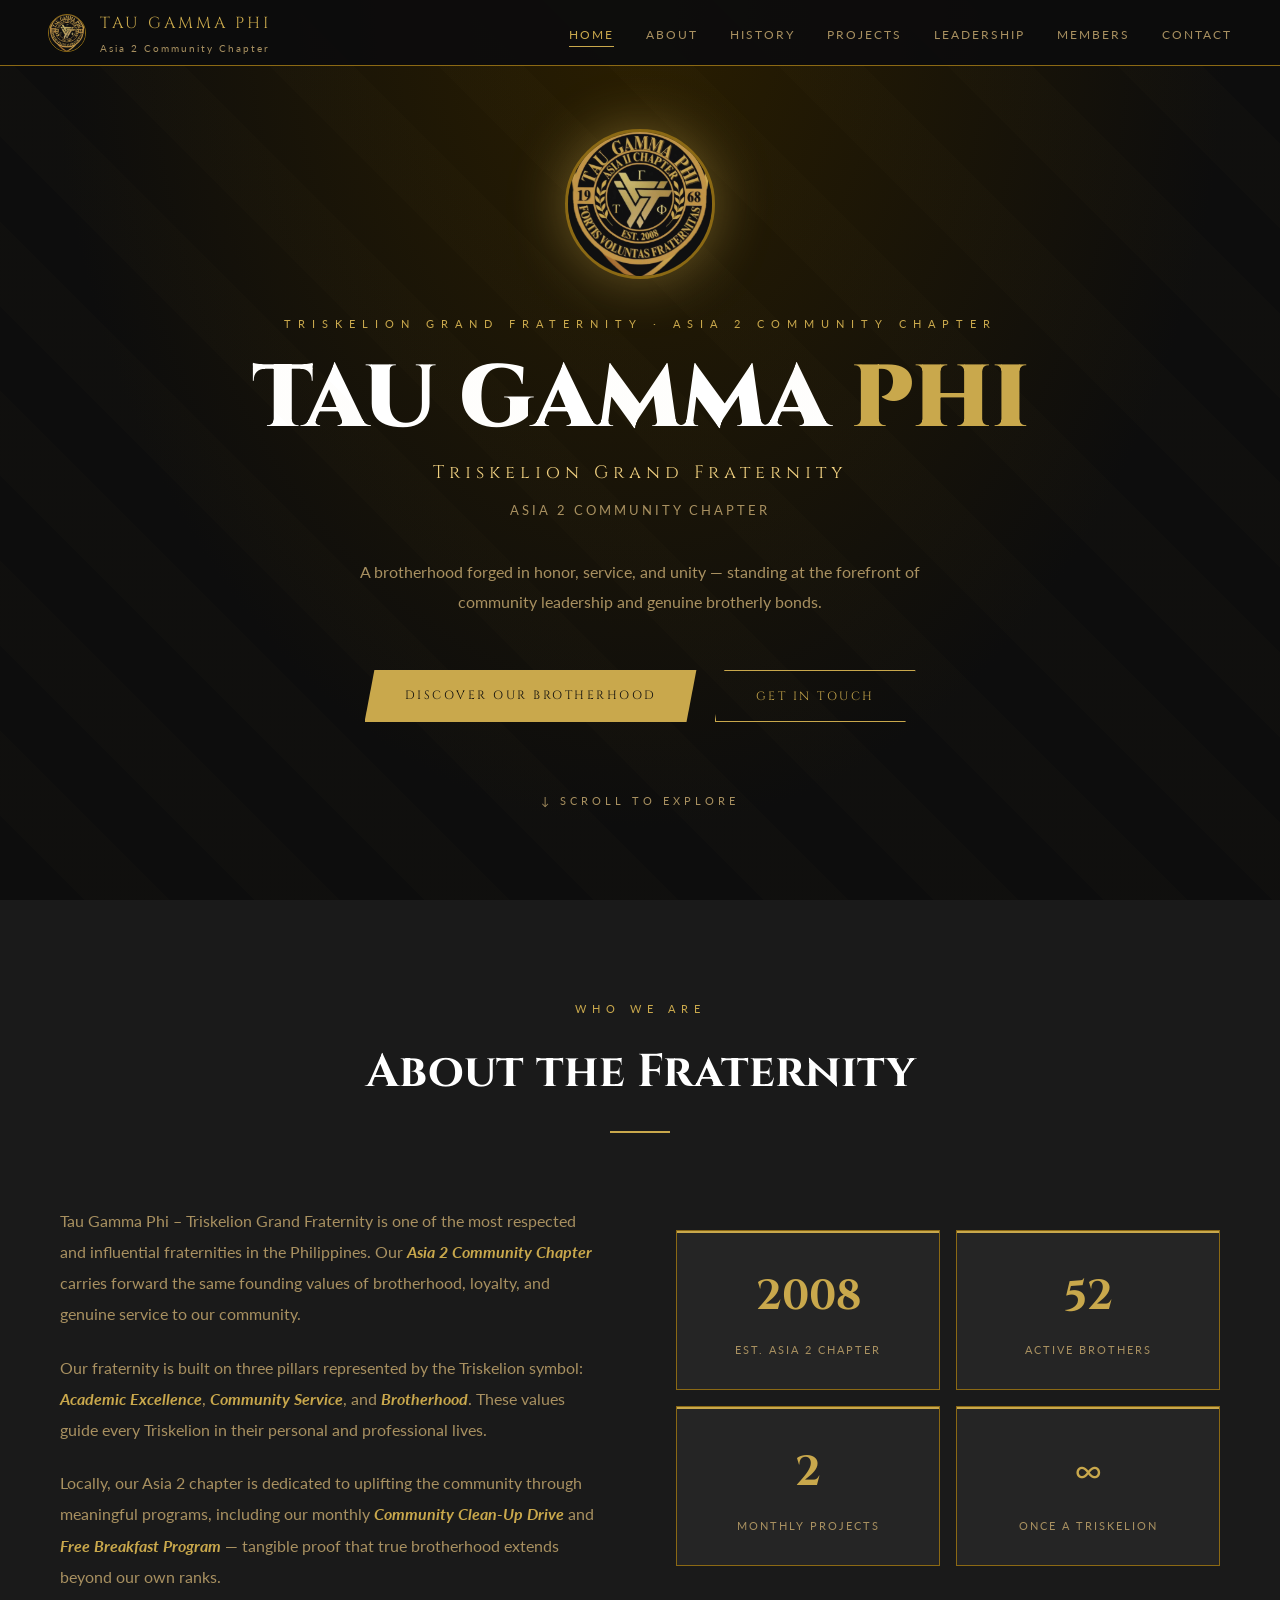
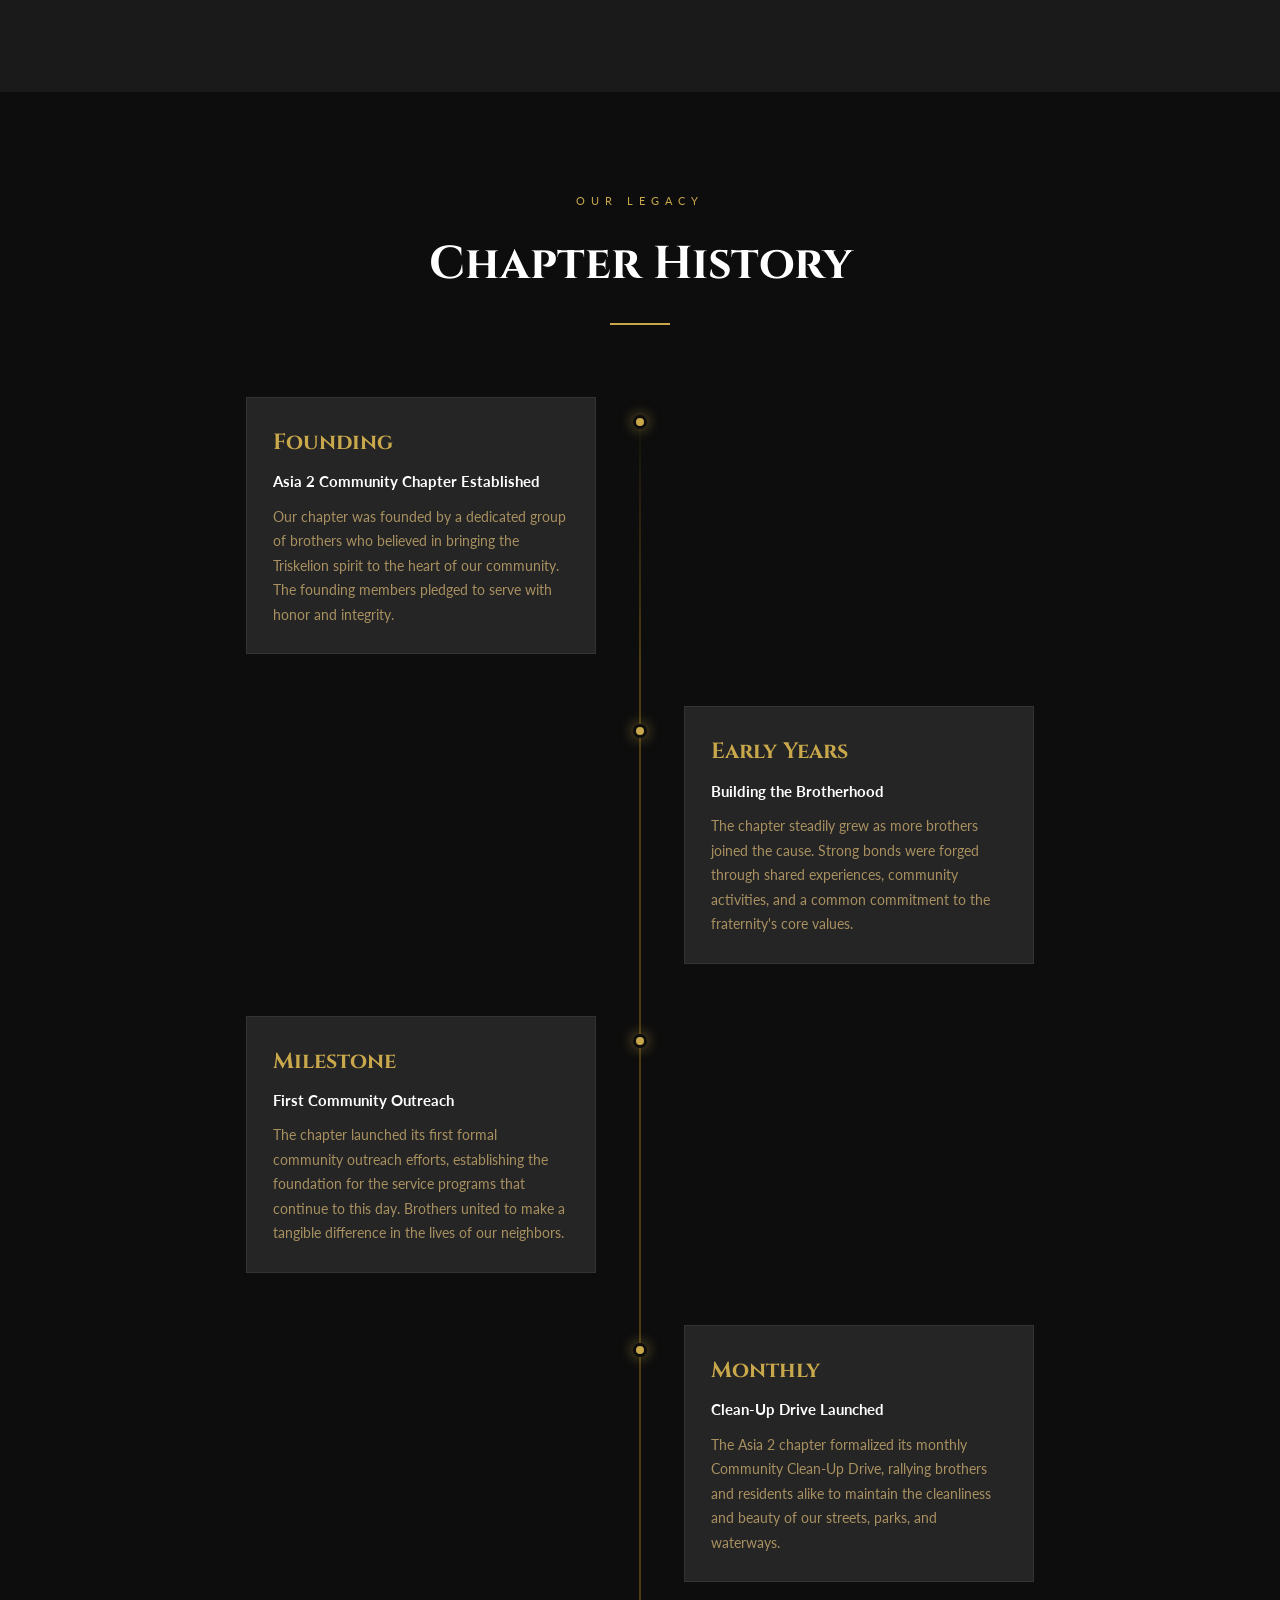
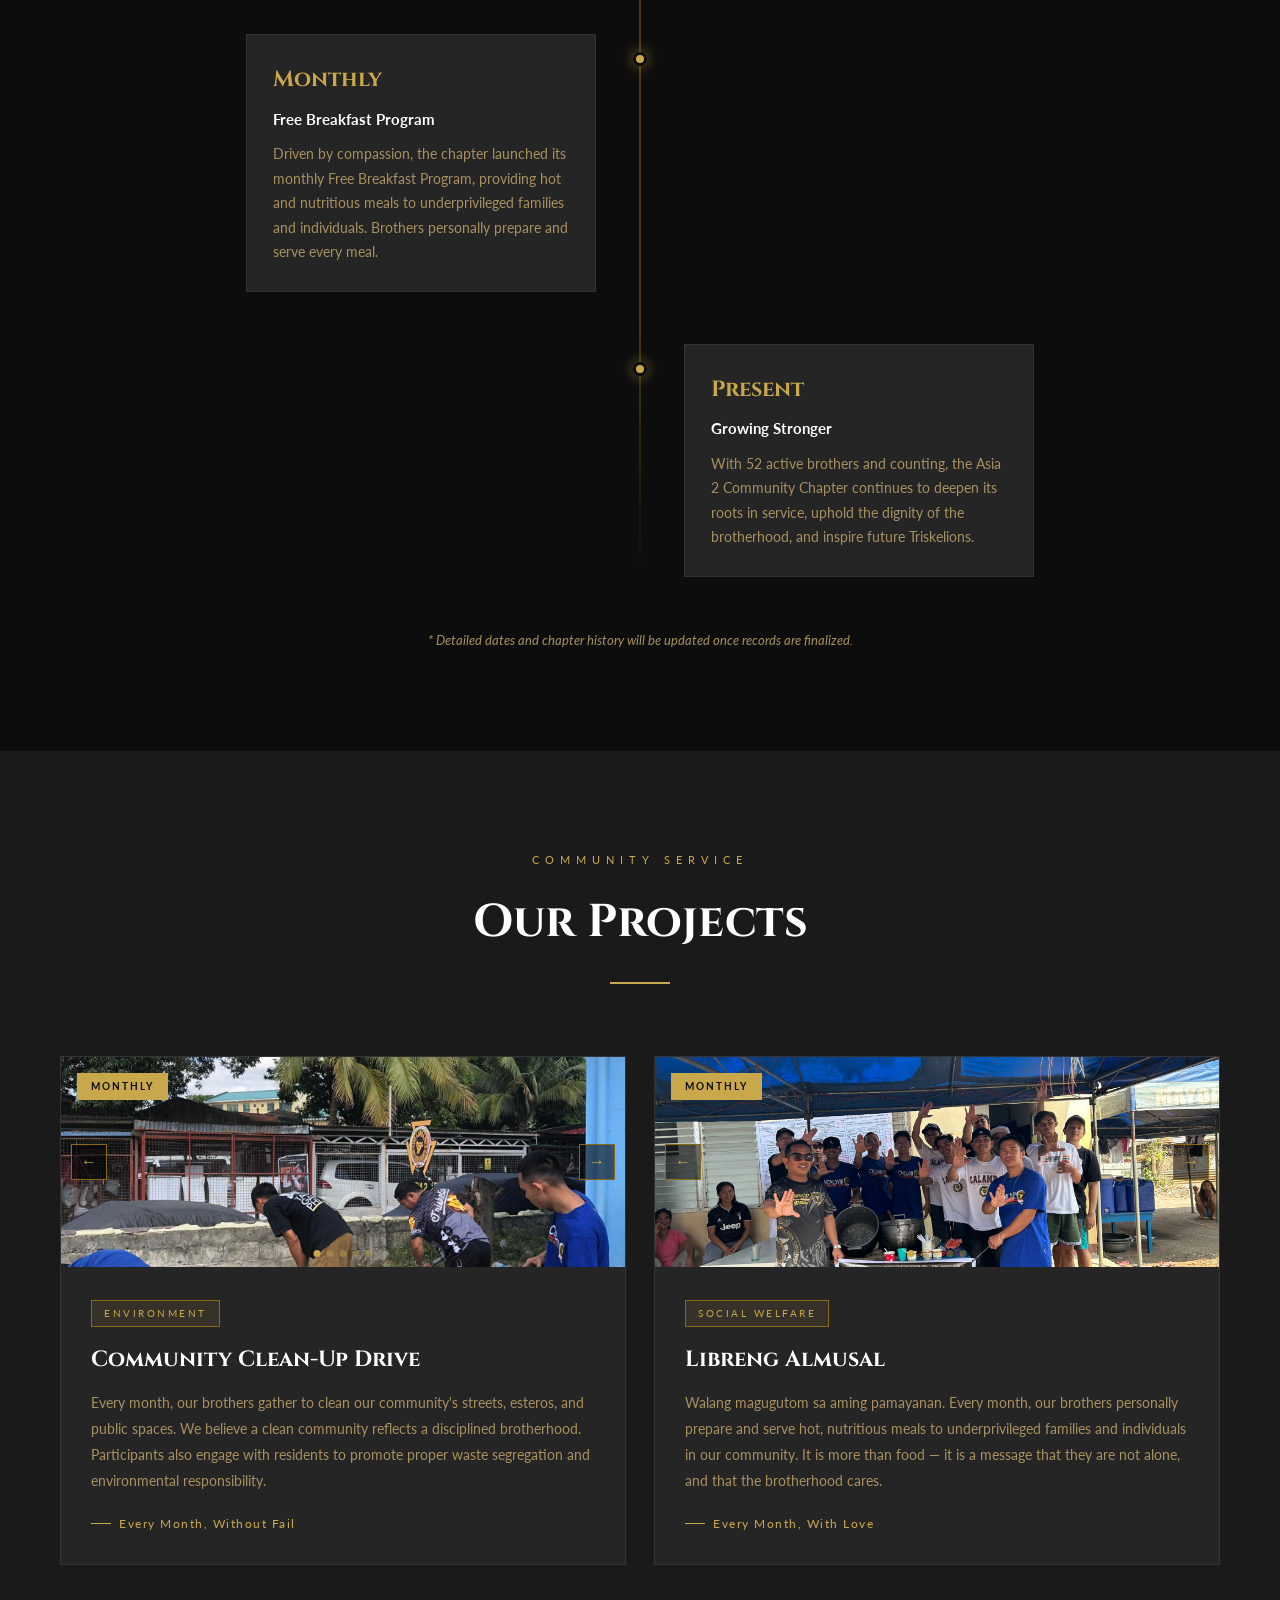
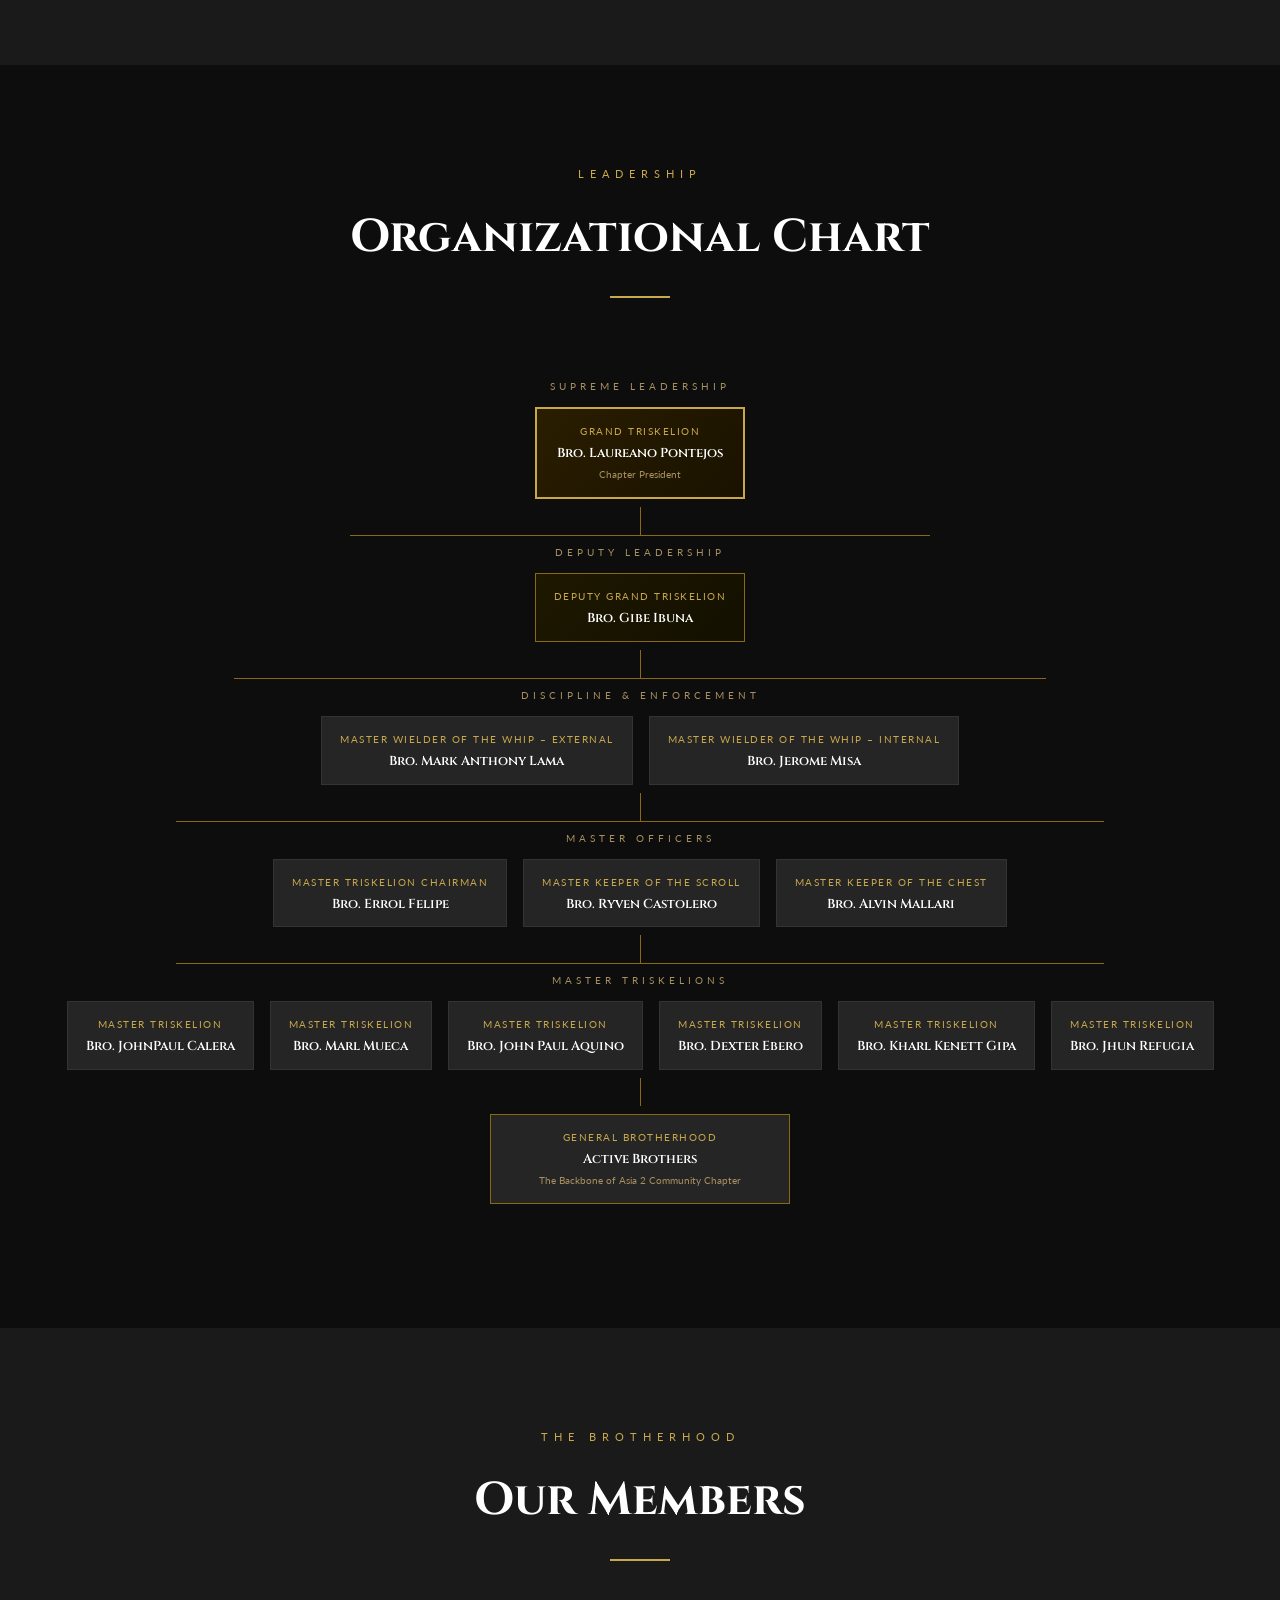
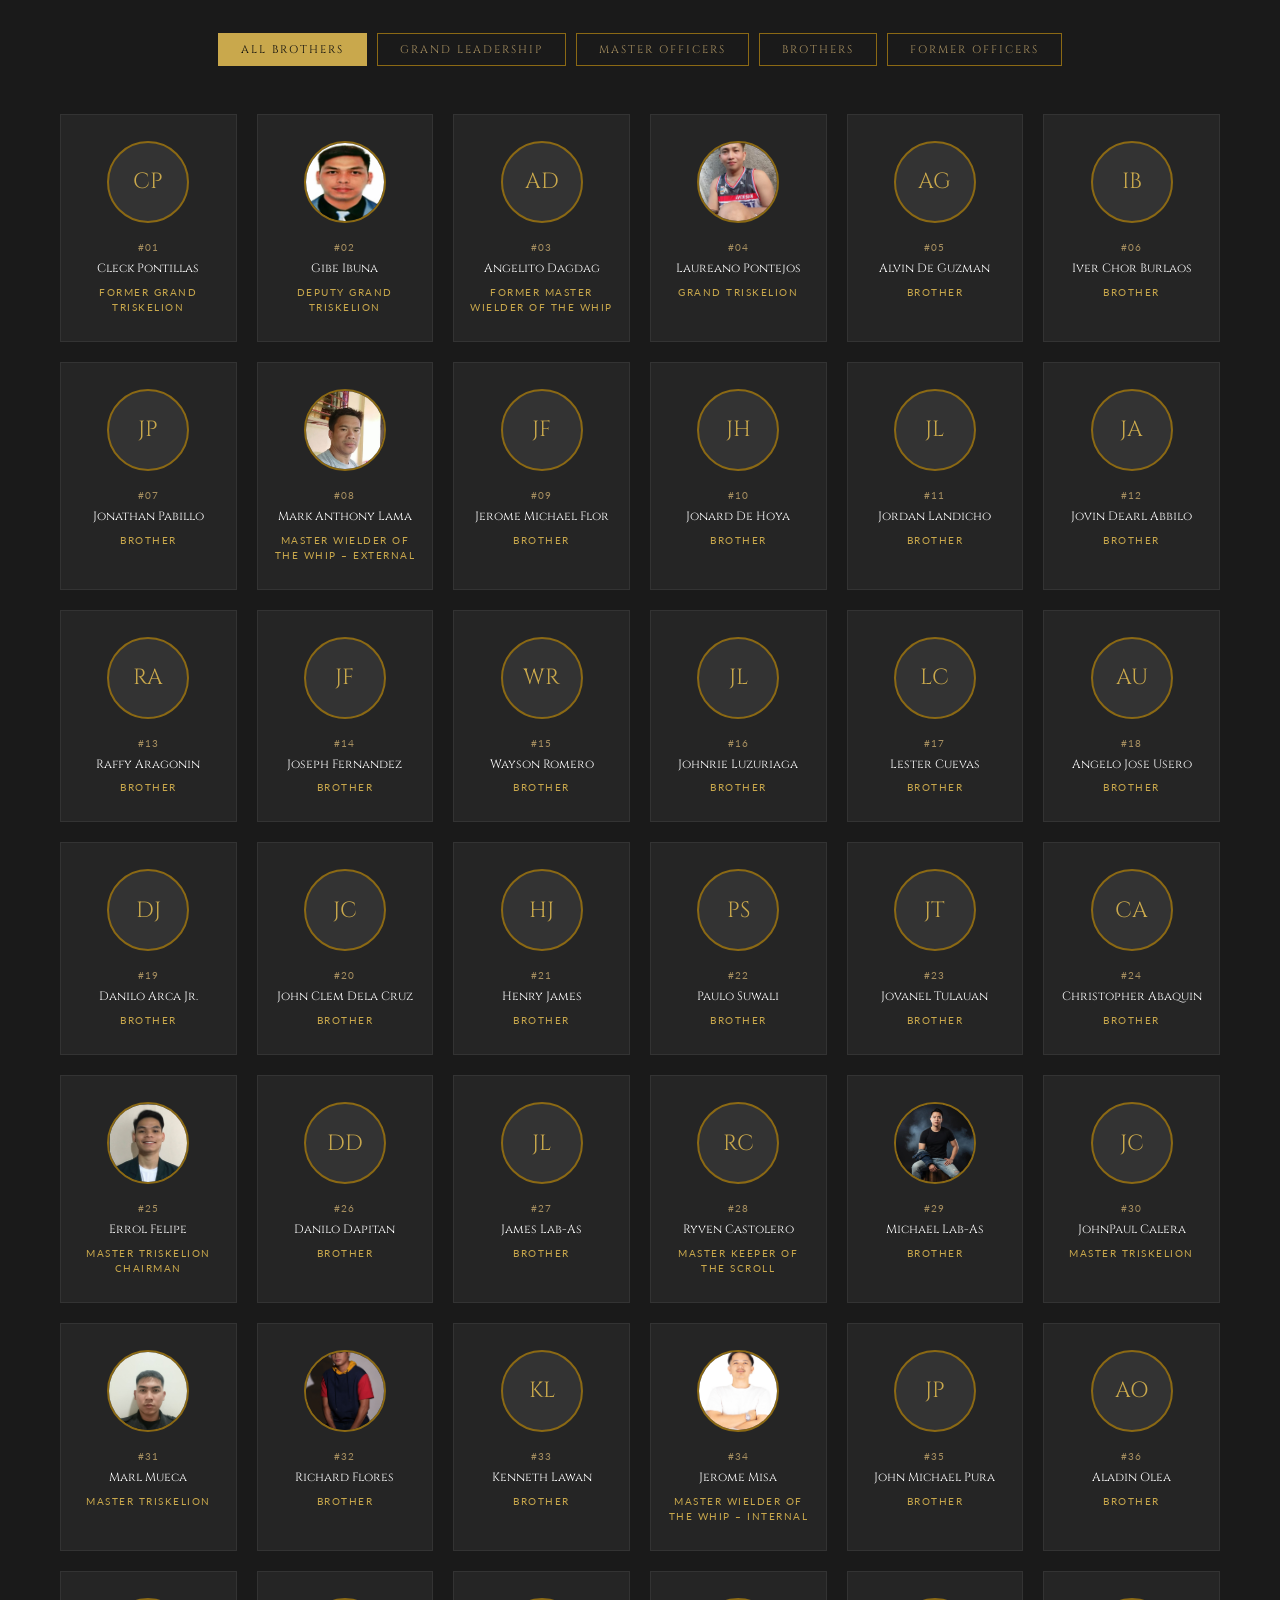
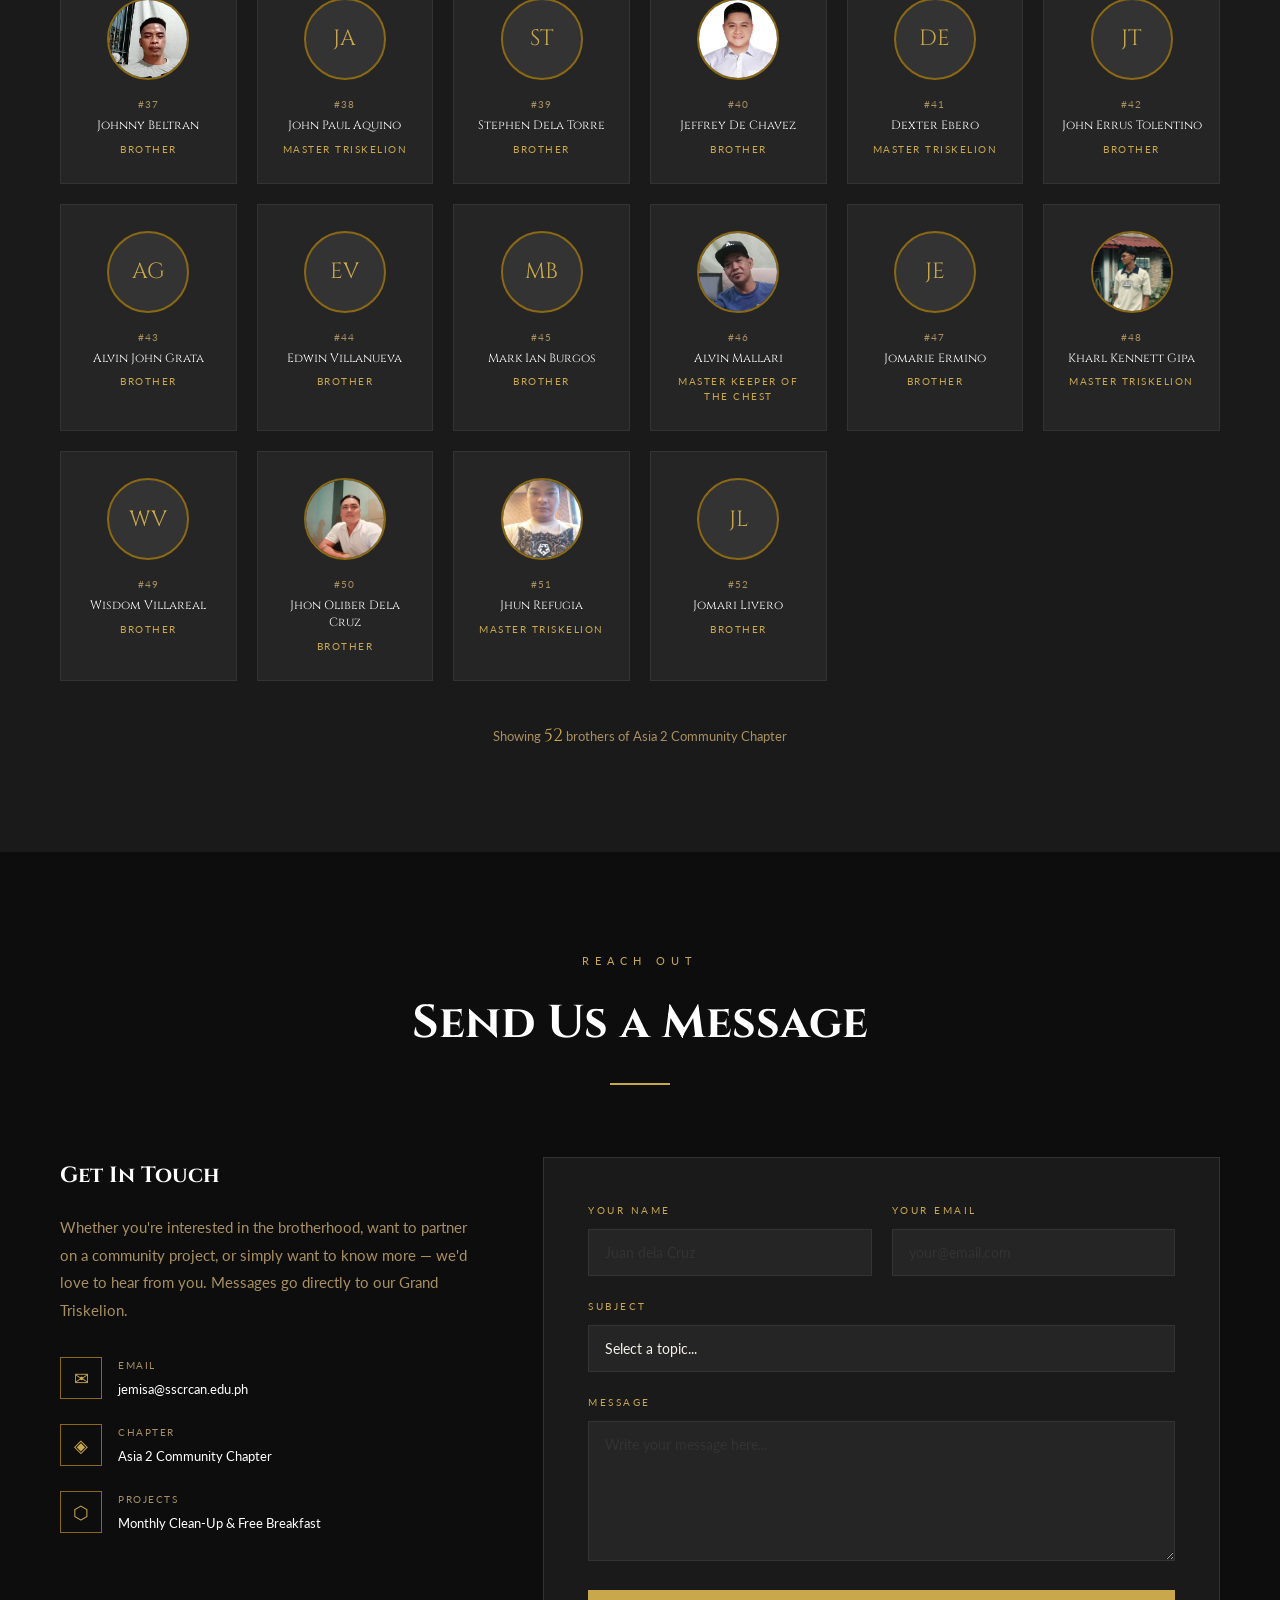
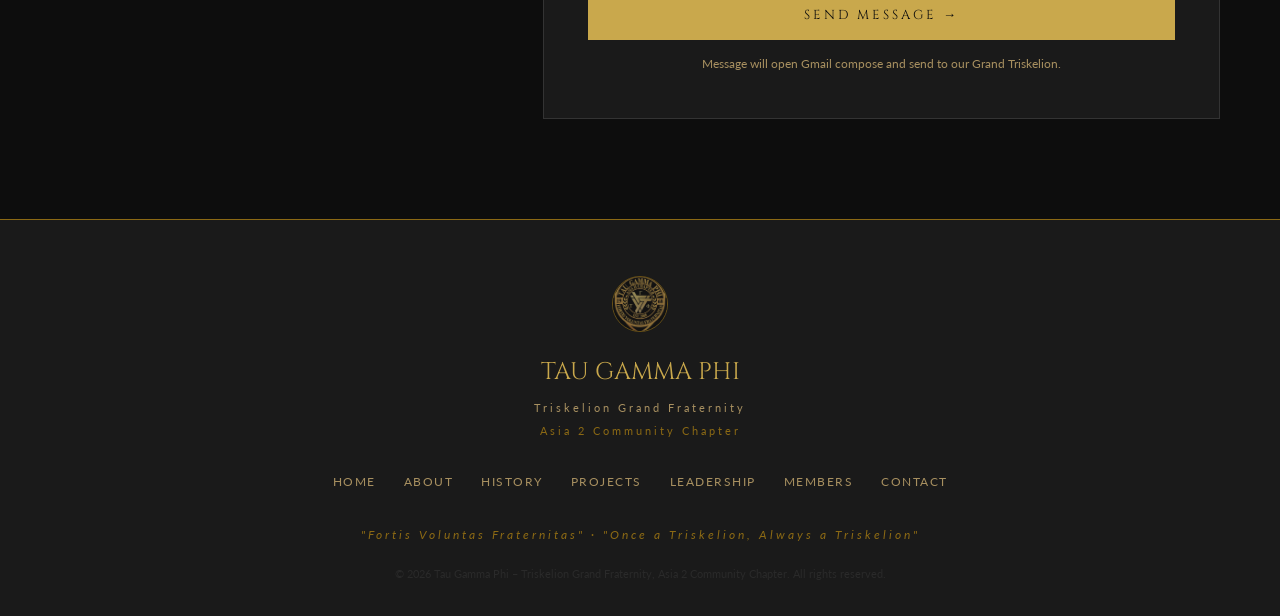
==== commit 3790dfd9: "gipa name and greg,alvin,errol photo" ====
--- a/index.html
+++ b/index.html
@@ -370,7 +370,7 @@
           </div>
           <div class="org-node">
             <div class="org-role">Master Triskelion</div>
-            <div class="org-name">Bro. Karl Kent Gipa</div>
+            <div class="org-name">Bro. Kharl Kenett Gipa</div>
           </div>
           <div class="org-node">
             <div class="org-role">Master Triskelion</div>
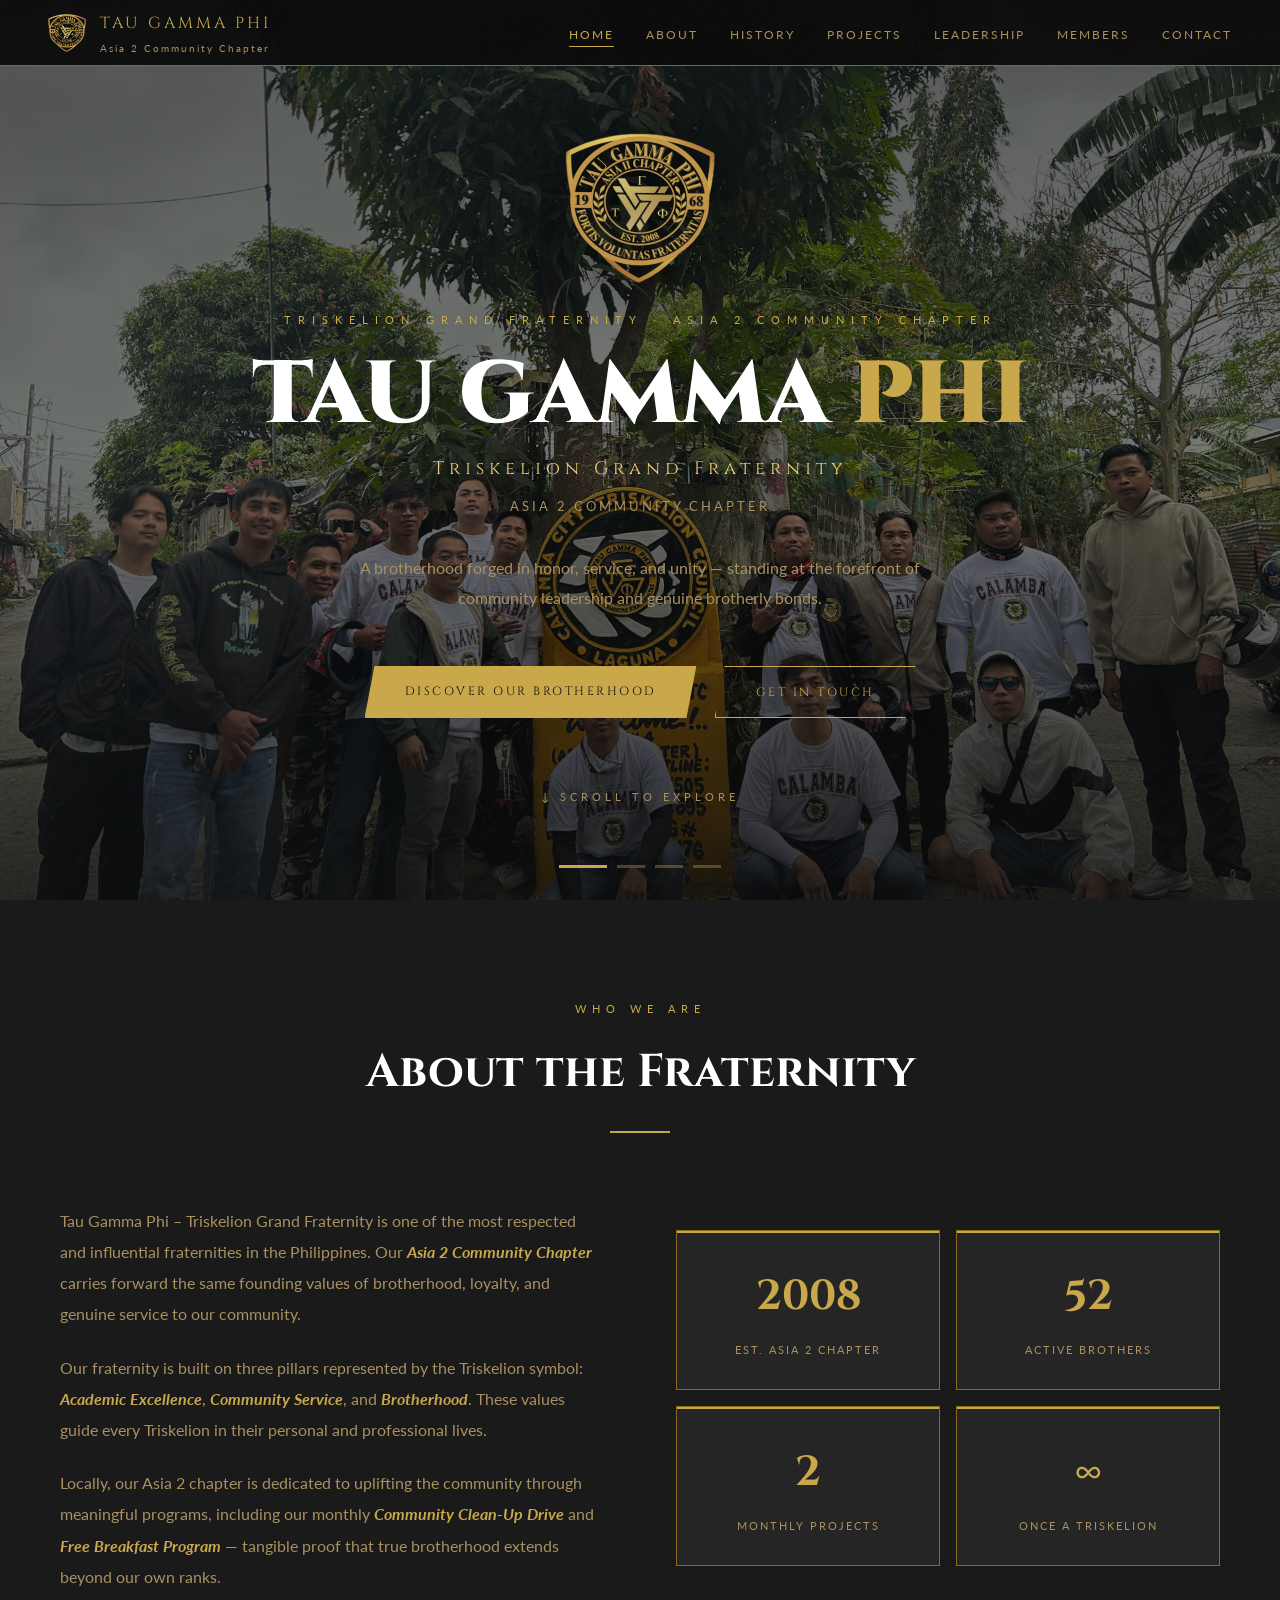
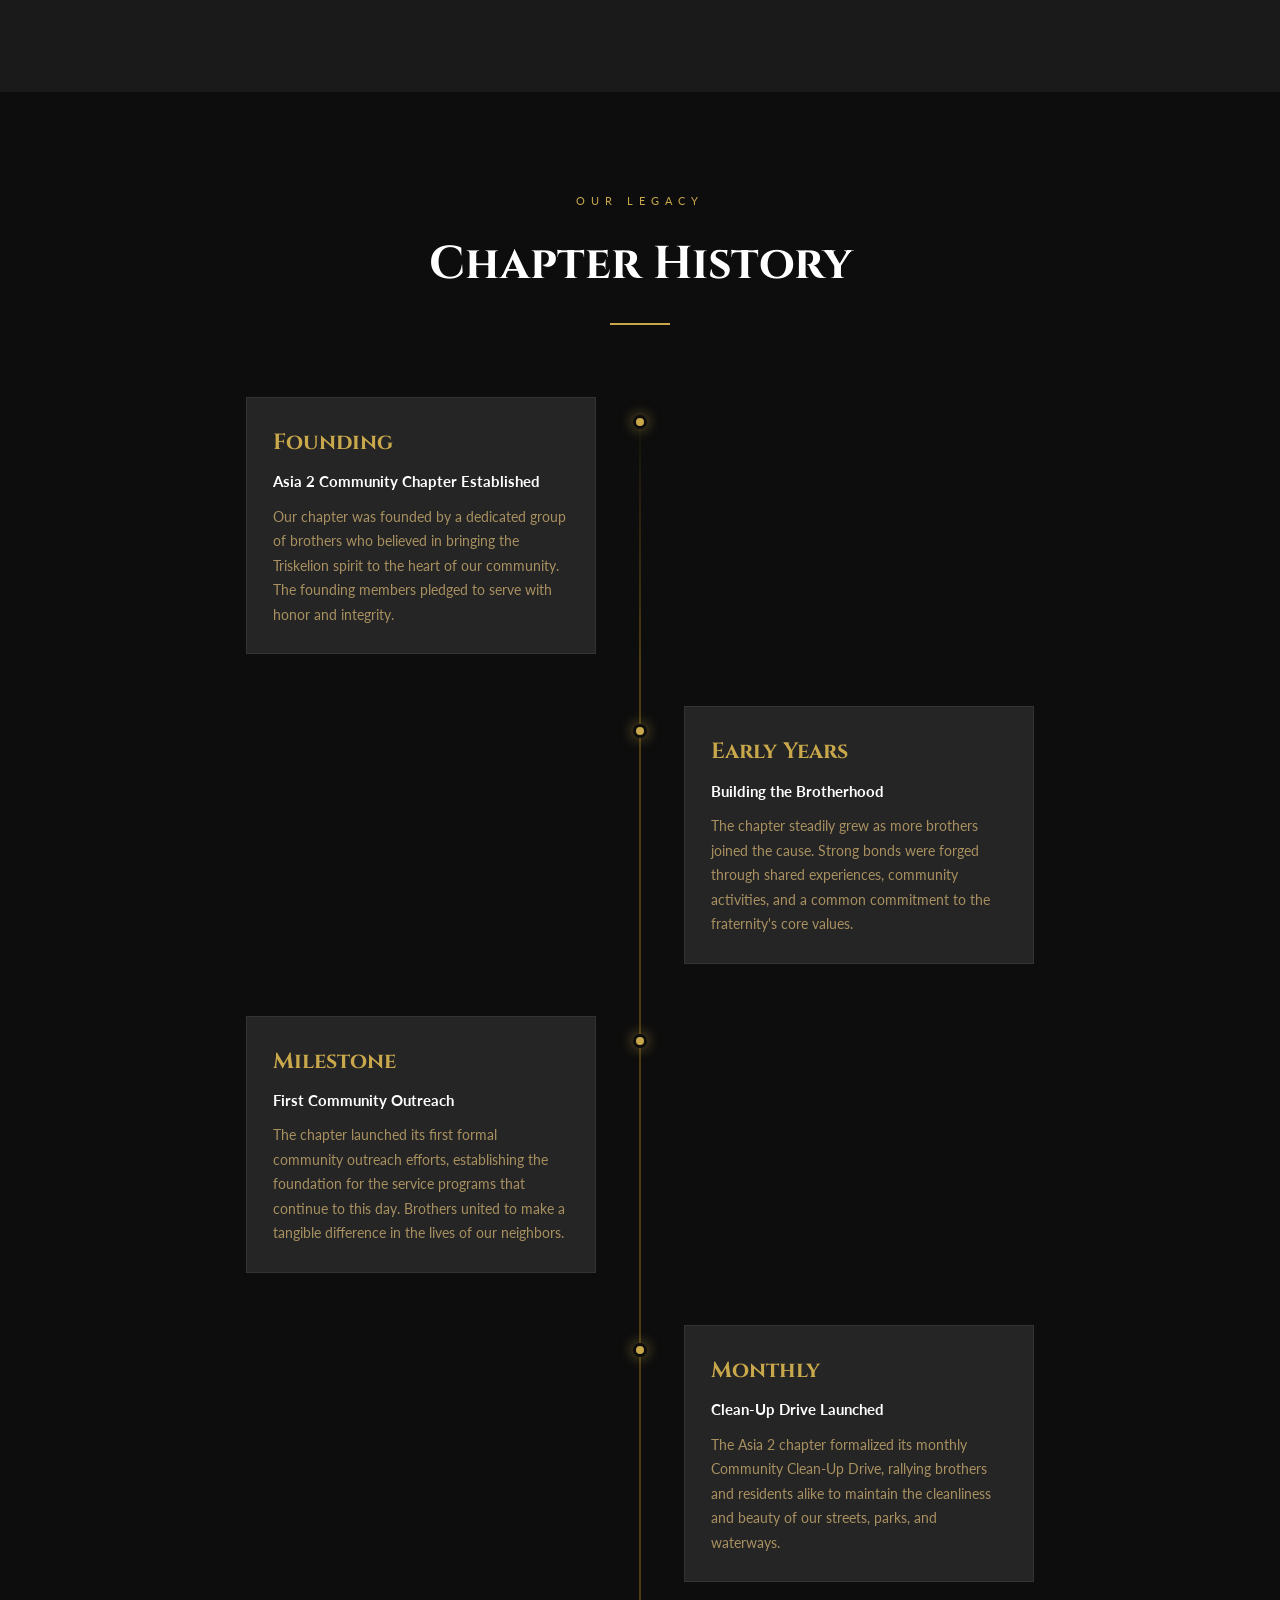
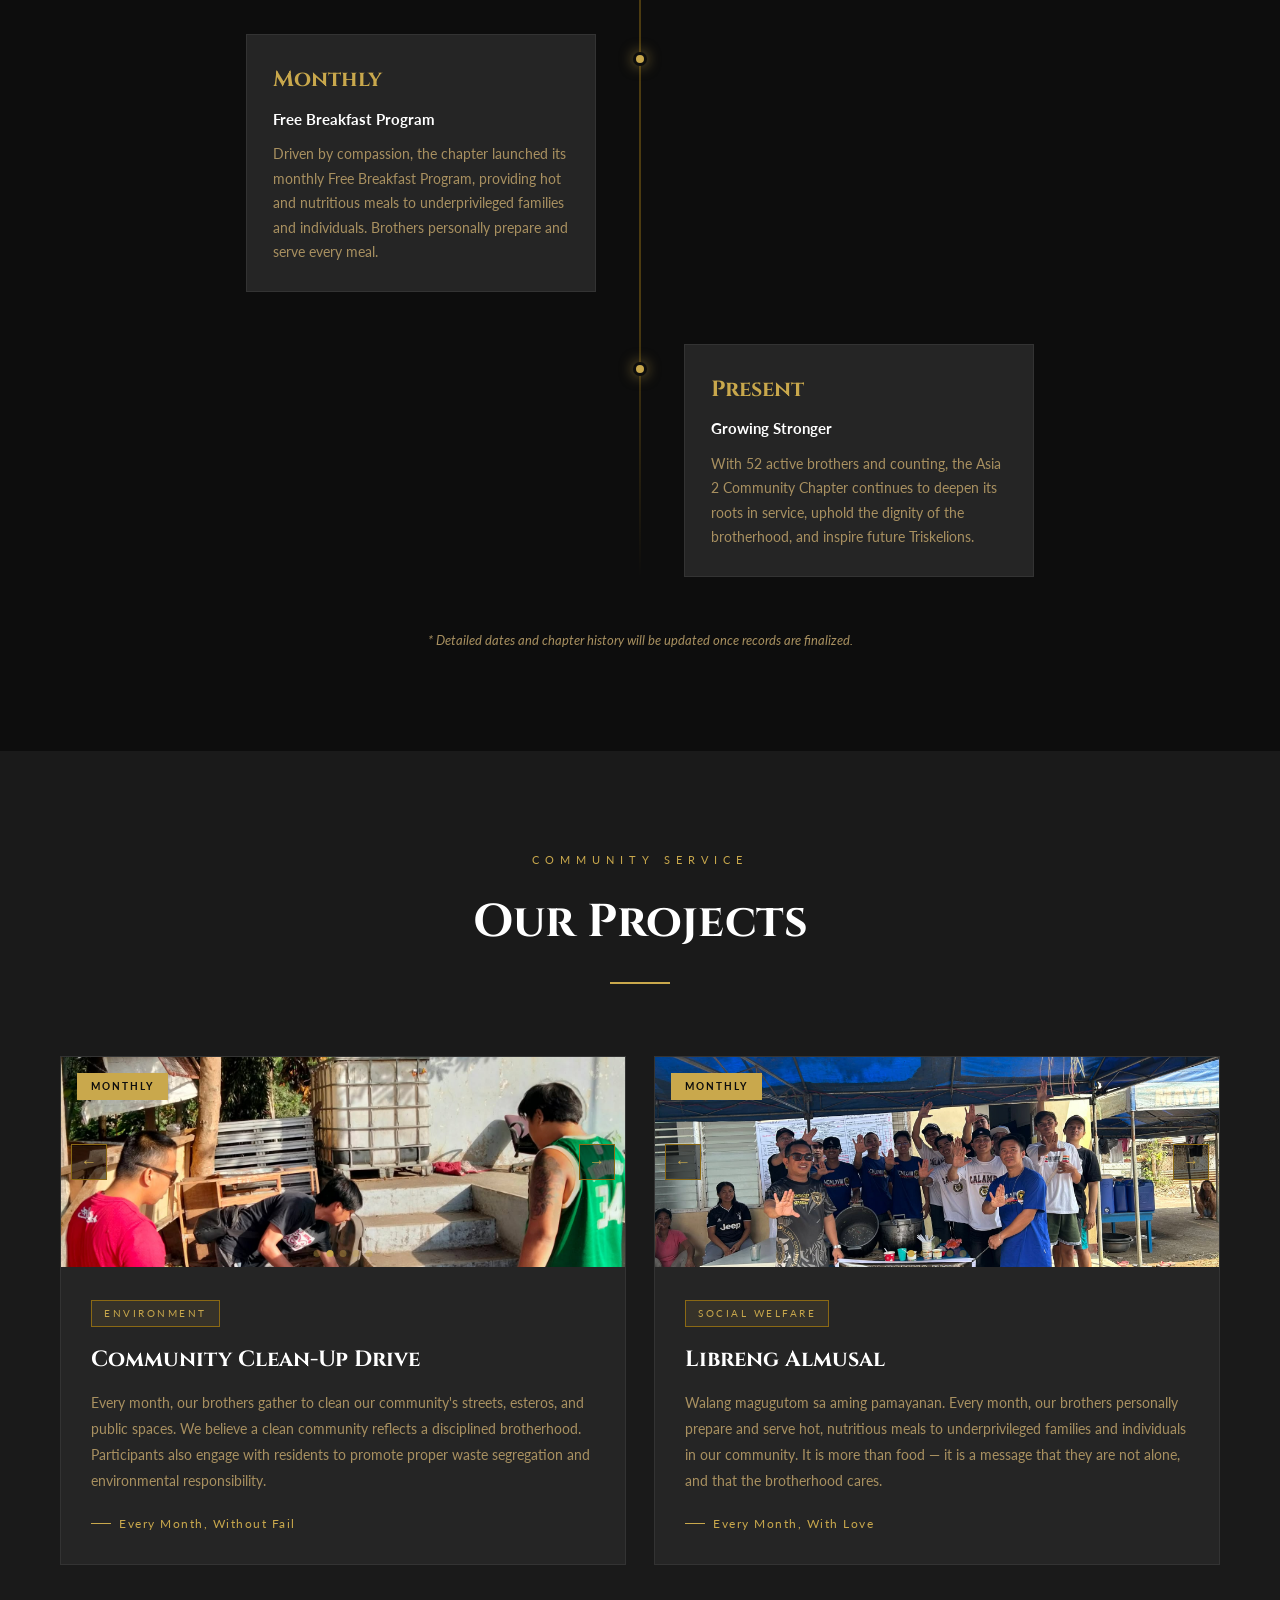
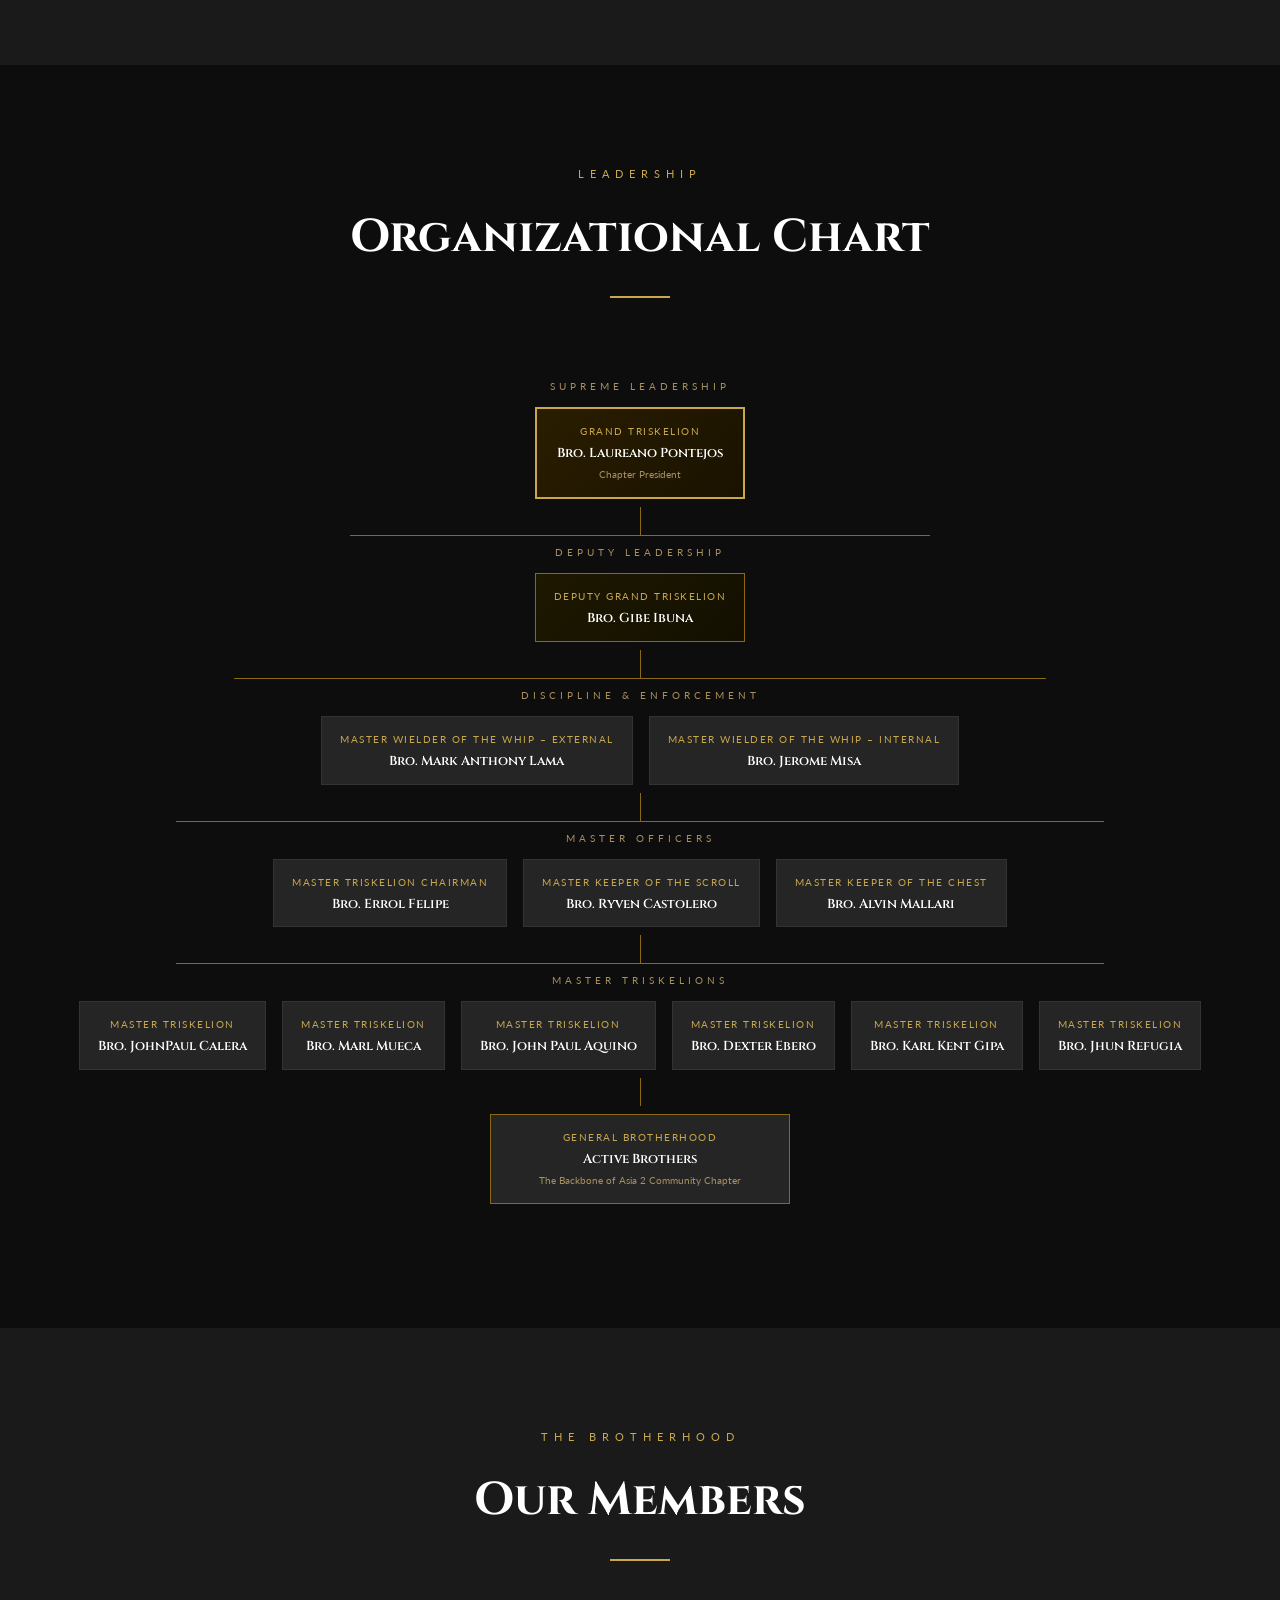
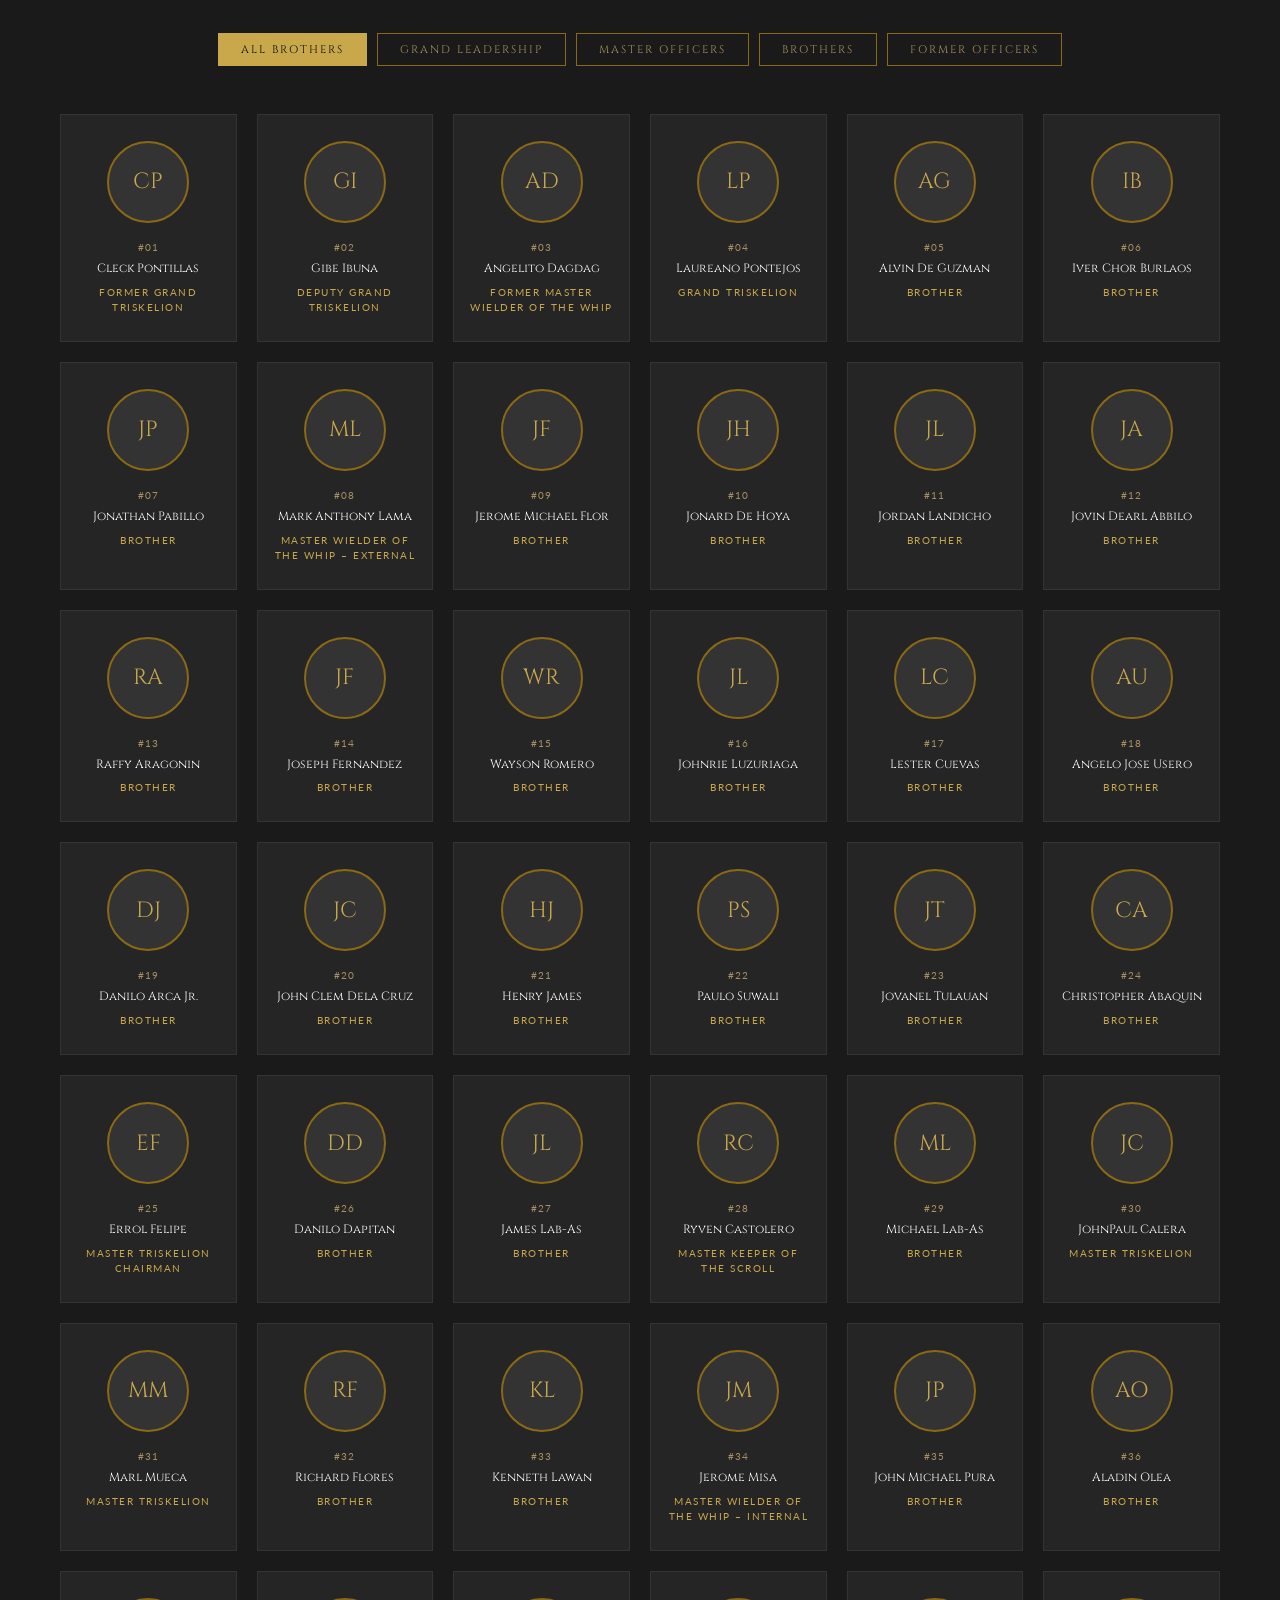
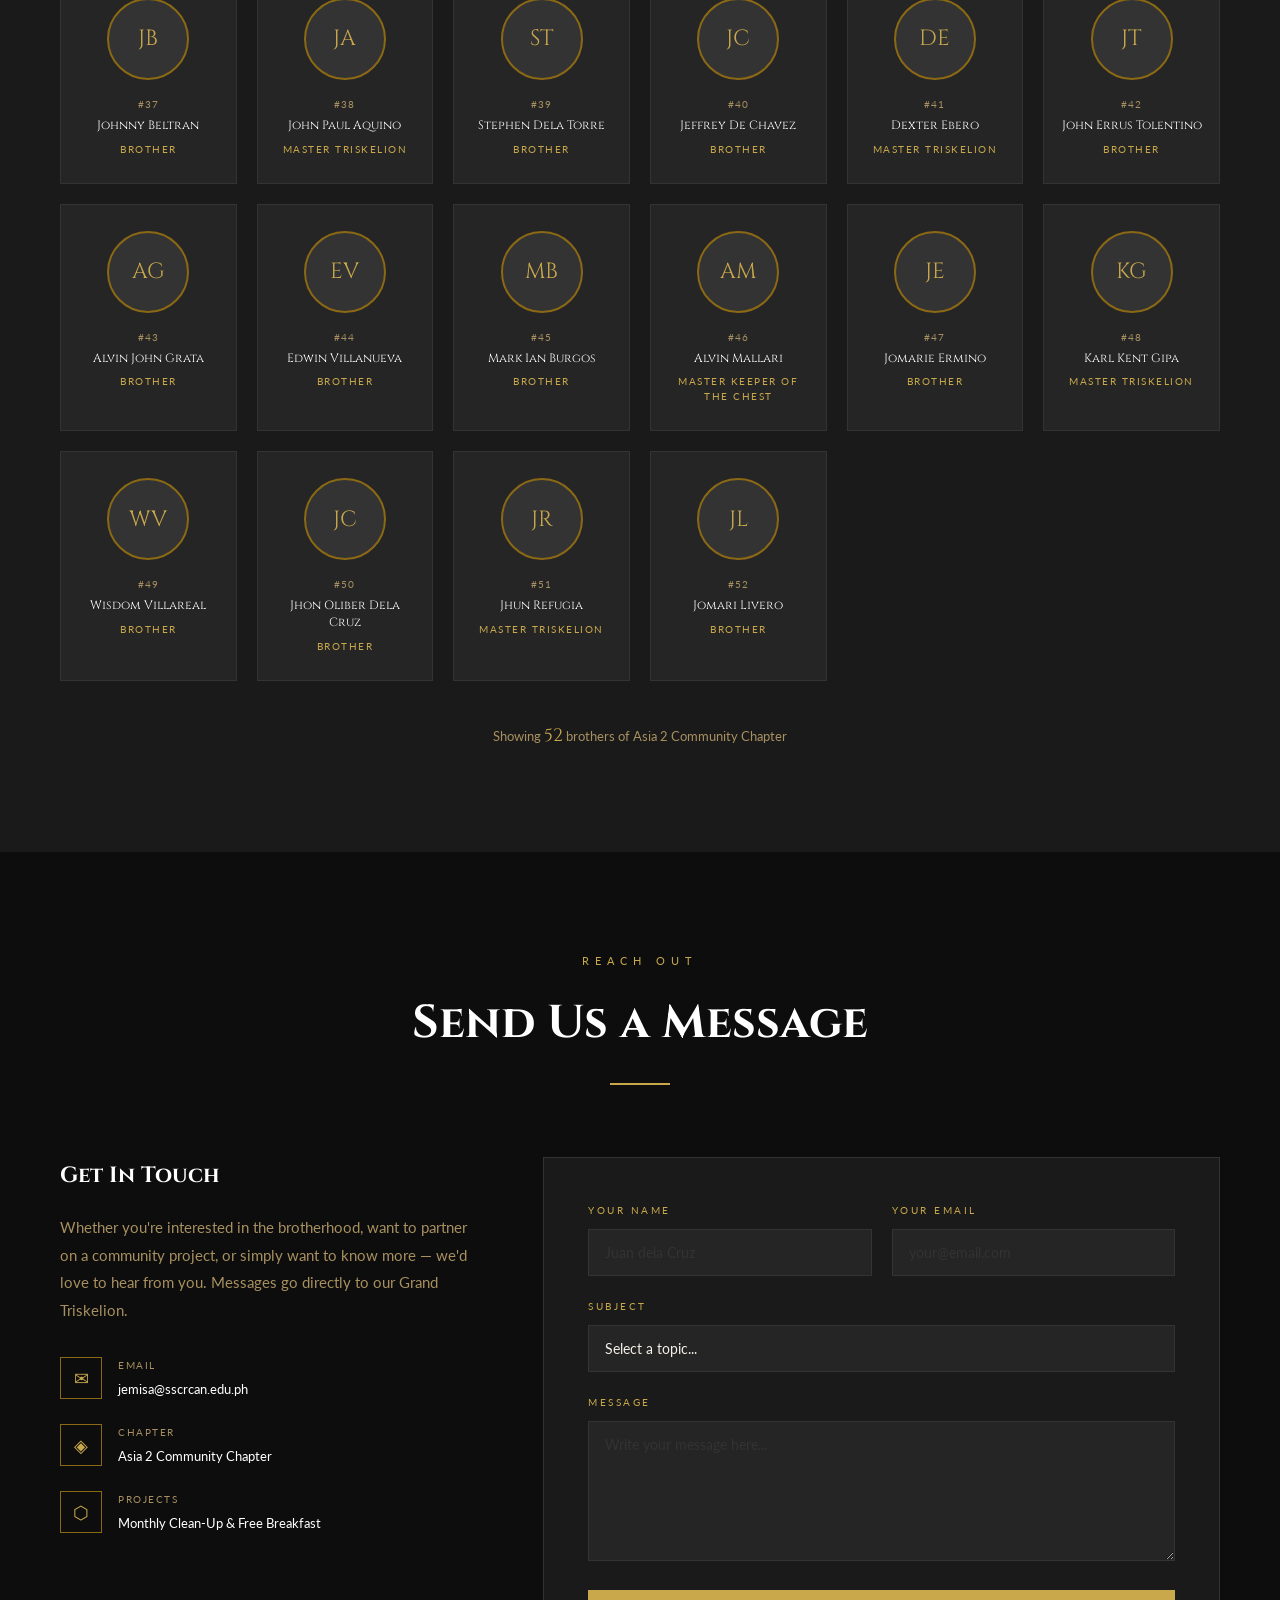
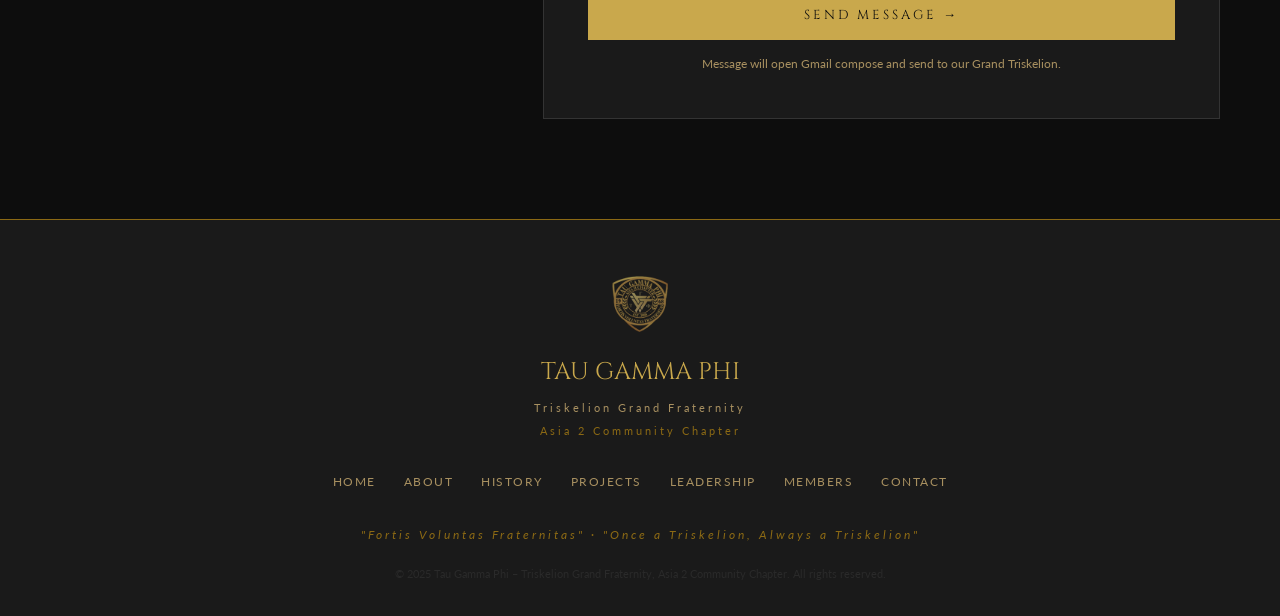
==== commit 8f732007: "added pictures in hero section" ====
--- a/index.html
+++ b/index.html
@@ -15,7 +15,7 @@
 <!-- ===================== NAVBAR ===================== -->
 <nav id="navbar">
   <div class="nav-brand">
-    <img src="images/asia2logo.jpg" class="nav-logo" alt="TGP Asia 2 Logo">
+    <img src="images/asia2logo.png" class="nav-logo" alt="TGP Asia 2 Logo">
     <div>
       <span class="nav-brand-text">TAU GAMMA PHI</span>
       <span class="nav-brand-sub">Asia 2 Community Chapter</span>
@@ -48,20 +48,36 @@
 
 <!-- ===================== HERO ===================== -->
 <section id="hero">
-  <img src="images/asia2logo.jpg" class="hero-logo" alt="Tau Gamma Phi Asia 2 Chapter Logo">
-
-  <p class="hero-label">Triskelion Grand Fraternity · Asia 2 Community Chapter</p>
-  <h1 class="hero-title">TAU GAMMA <span>PHI</span></h1>
-  <p class="hero-subtitle">Triskelion Grand Fraternity</p>
-  <p class="hero-chapter">Asia 2 Community Chapter</p>
-  <p class="hero-desc">
-    A brotherhood forged in honor, service, and unity — standing at the forefront of community leadership and genuine brotherly bonds.
-  </p>
-  <div class="hero-cta">
-    <a href="#about" class="btn-gold">Discover Our Brotherhood</a>
-    <a href="#contact" class="btn-outline">Get In Touch</a>
-  </div>
-  <p class="scroll-down">↓ Scroll to explore</p>
+  <!-- Background Photo Slider -->
+  <div class="hero-bg-slider">
+    <div class="hero-bg-track" id="heroBgTrack">
+      <div class="hero-bg-slide" style="background-image:url('images/hero1.jpg')"></div>
+      <div class="hero-bg-slide" style="background-image:url('images/hero2.jpg')"></div>
+      <div class="hero-bg-slide" style="background-image:url('images/hero3.jpg')"></div>
+      <div class="hero-bg-slide" style="background-image:url('images/hero4.jpg')"></div>
+    </div>
+    <div class="hero-bg-overlay"></div>
+  </div>
+
+  <!-- Hero Content -->
+  <div class="hero-content">
+    <img src="images/asia2logo.png" class="hero-logo" alt="Tau Gamma Phi Asia 2 Chapter Logo">
+    <p class="hero-label">Triskelion Grand Fraternity · Asia 2 Community Chapter</p>
+    <h1 class="hero-title">TAU GAMMA <span>PHI</span></h1>
+    <p class="hero-subtitle">Triskelion Grand Fraternity</p>
+    <p class="hero-chapter">Asia 2 Community Chapter</p>
+    <p class="hero-desc">
+      A brotherhood forged in honor, service, and unity — standing at the forefront of community leadership and genuine brotherly bonds.
+    </p>
+    <div class="hero-cta">
+      <a href="#about" class="btn-gold">Discover Our Brotherhood</a>
+      <a href="#contact" class="btn-outline">Get In Touch</a>
+    </div>
+    <p class="scroll-down">↓ Scroll to explore</p>
+  </div>
+
+  <!-- Slide Indicators -->
+  <div class="hero-indicators" id="heroIndicators"></div>
 </section>
 
 <!-- ===================== ABOUT ===================== -->
@@ -370,7 +386,7 @@
           </div>
           <div class="org-node">
             <div class="org-role">Master Triskelion</div>
-            <div class="org-name">Bro. Kharl Kenett Gipa</div>
+            <div class="org-name">Bro. Karl Kent Gipa</div>
           </div>
           <div class="org-node">
             <div class="org-role">Master Triskelion</div>
@@ -503,7 +519,7 @@
 <!-- ===================== FOOTER ===================== -->
 <footer>
   <div class="footer-logo-wrap">
-    <img src="images/asia2logo.jpg" class="footer-logo" alt="TGP Asia 2 Logo" style="border-radius:50%; object-fit:cover; border:1px solid #8B6914;">
+    <img src="images/asia2logo.png" class="footer-logo" alt="TGP Asia 2 Logo" >
   </div>
   <div class="footer-brand">TAU GAMMA PHI</div>
   <div class="footer-sub">Triskelion Grand Fraternity</div>
@@ -518,7 +534,7 @@
     <a href="#contact">Contact</a>
   </nav>
   <p class="footer-motto">"Fortis Voluntas Fraternitas" · "Once a Triskelion, Always a Triskelion"</p>
-  <p class="footer-copy">© 2026 Tau Gamma Phi – Triskelion Grand Fraternity, Asia 2 Community Chapter. All rights reserved.</p>
+  <p class="footer-copy">© 2025 Tau Gamma Phi – Triskelion Grand Fraternity, Asia 2 Community Chapter. All rights reserved.</p>
 </footer>
 
 <!-- Scripts -->
--- a/css/style.css
+++ b/css/style.css
@@ -50,7 +50,7 @@
 .nav-brand { display: flex; align-items: center; gap: 14px; }
 .nav-brand-text { font-family: 'Cinzel', serif; font-size: 16px; color: var(--gold); letter-spacing: 3px; }
 .nav-brand-sub { font-size: 10px; color: var(--text-muted); letter-spacing: 2px; display: block; margin-top: 2px; }
-.nav-logo { width: 38px; height: 38px; border-radius: 50%; object-fit: cover; border: 1px solid var(--gold-dark); }
+.nav-logo { width: 38px; height: auto; object-fit: contain; }
 .nav-links { display: flex; gap: 32px; list-style: none; }
 .nav-links a {
   color: var(--text-muted); font-size: 12px; letter-spacing: 2px;
@@ -78,26 +78,59 @@
   min-height: 100vh;
   display: flex; flex-direction: column; align-items: center; justify-content: center;
   text-align: center; padding: 120px 48px 80px;
-  background: radial-gradient(ellipse at center top, #2a1e00 0%, #0D0D0D 65%);
   position: relative; overflow: hidden;
 }
-#hero::before {
-  content: ''; position: absolute; inset: 0;
-  background: repeating-linear-gradient(
-    45deg, transparent, transparent 60px,
-    rgba(201,168,76,0.015) 60px, rgba(201,168,76,0.015) 120px
+
+/* Background Slider */
+.hero-bg-slider {
+  position: absolute; inset: 0; z-index: 0;
+}
+.hero-bg-track {
+  display: flex; width: 100%; height: 100%;
+  transition: none;
+}
+.hero-bg-slide {
+  min-width: 100%; height: 100%;
+  background-size: cover; background-position: center;
+  flex-shrink: 0;
+  transition: opacity 1s ease;
+}
+.hero-bg-overlay {
+  position: absolute; inset: 0;
+  background: linear-gradient(
+    to bottom,
+    rgba(0,0,0,0.65) 0%,
+    rgba(13,13,13,0.55) 50%,
+    rgba(13,13,13,0.85) 100%
   );
 }
+
+/* Hero Content */
+.hero-content {
+  position: relative; z-index: 2;
+  display: flex; flex-direction: column; align-items: center;
+}
+
+/* Slide Indicators */
+.hero-indicators {
+  position: absolute; bottom: 32px; left: 50%;
+  transform: translateX(-50%);
+  display: flex; gap: 10px; z-index: 5;
+}
+.hero-indicator {
+  width: 28px; height: 3px; background: rgba(201,168,76,0.35);
+  cursor: pointer; transition: background 0.3s, width 0.3s;
+}
+.hero-indicator.active { background: var(--gold); width: 48px; }
+
 .hero-logo {
-  width: 150px; height: 150px; margin-bottom: 36px;
-  border-radius: 50%; object-fit: cover;
-  border: 3px solid var(--gold-dark);
-  filter: drop-shadow(0 0 28px rgba(201,168,76,0.45));
+  width: 150px; height: auto; margin-bottom: 28px;
+  filter: drop-shadow(0 4px 24px rgba(0,0,0,0.7));
   animation: logoPulse 3.5s ease-in-out infinite;
 }
 @keyframes logoPulse {
-  0%,100% { filter: drop-shadow(0 0 28px rgba(201,168,76,0.4)); }
-  50%      { filter: drop-shadow(0 0 48px rgba(201,168,76,0.75)); }
+  0%,100% { filter: drop-shadow(0 4px 24px rgba(0,0,0,0.7)); }
+  50%      { filter: drop-shadow(0 4px 36px rgba(201,168,76,0.5)); }
 }
 .hero-label { font-size: 11px; letter-spacing: 7px; color: var(--gold); text-transform: uppercase; margin-bottom: 22px; }
 .hero-title {
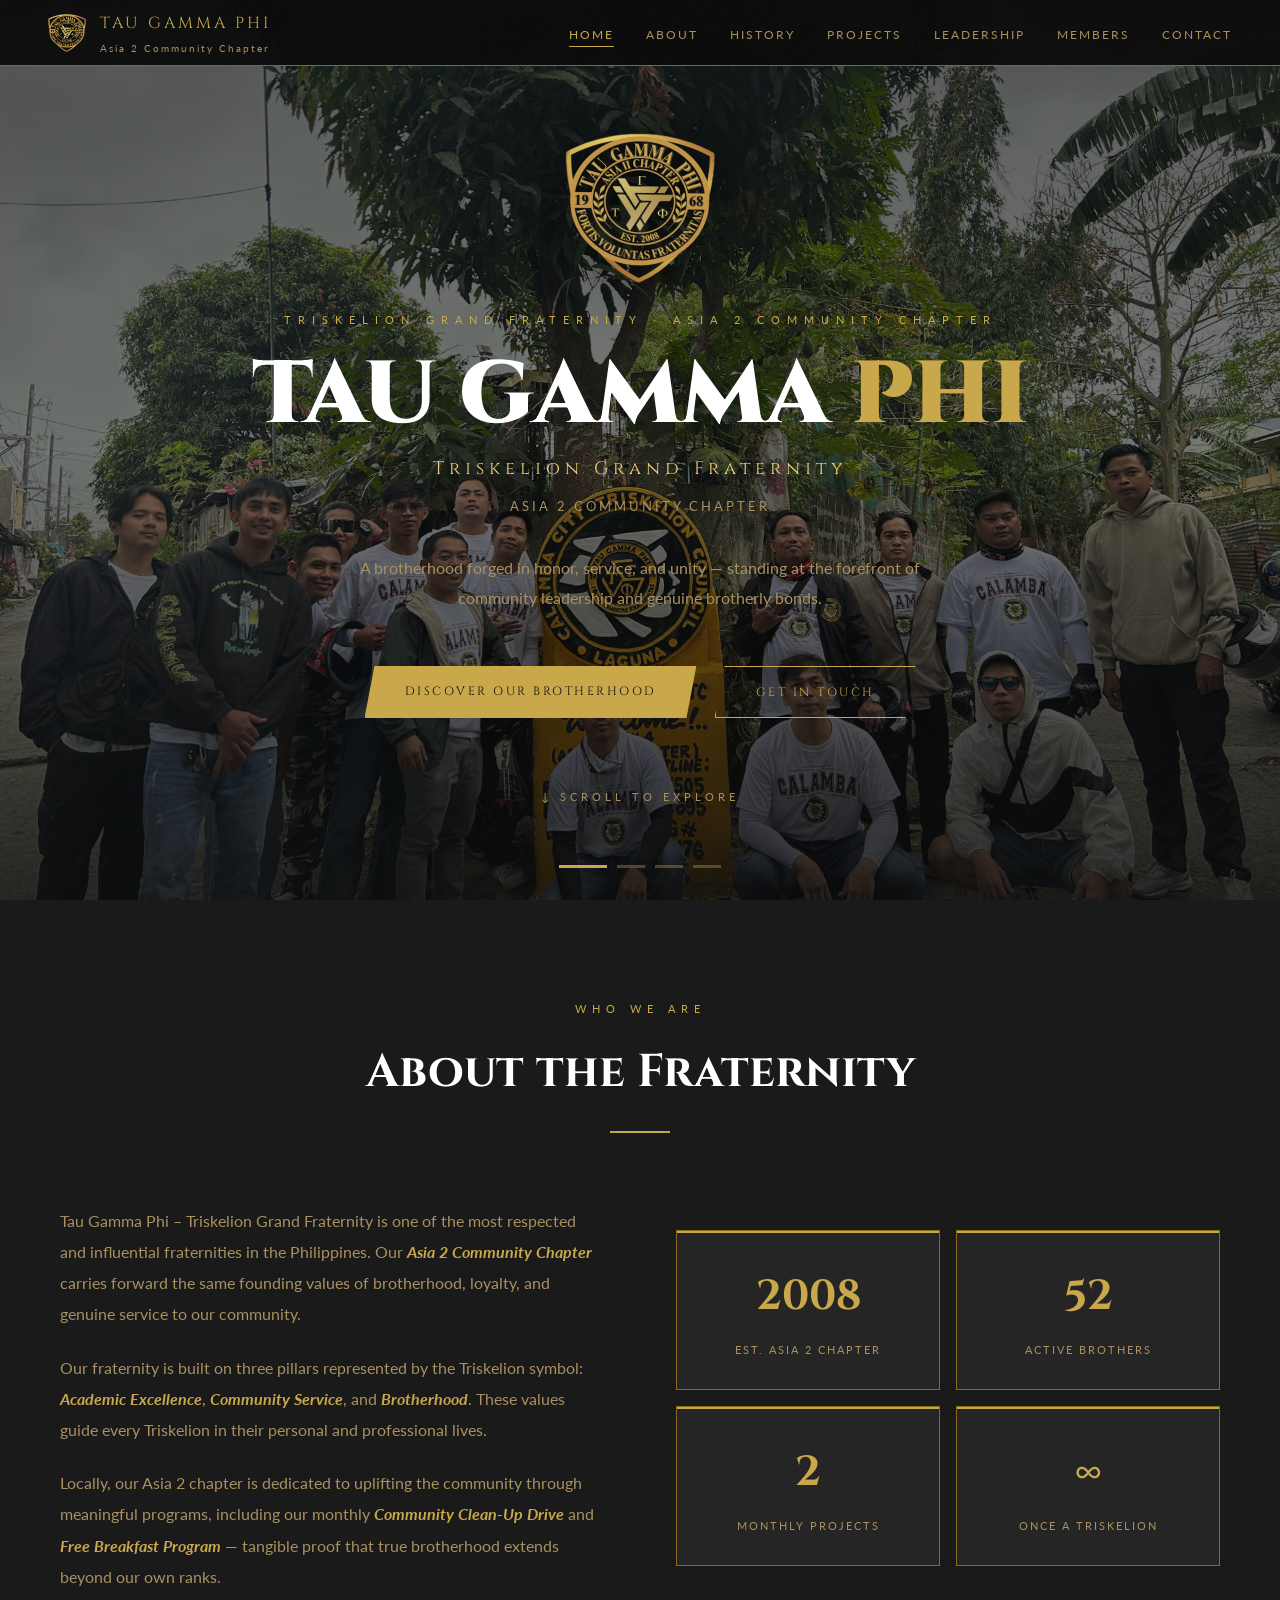
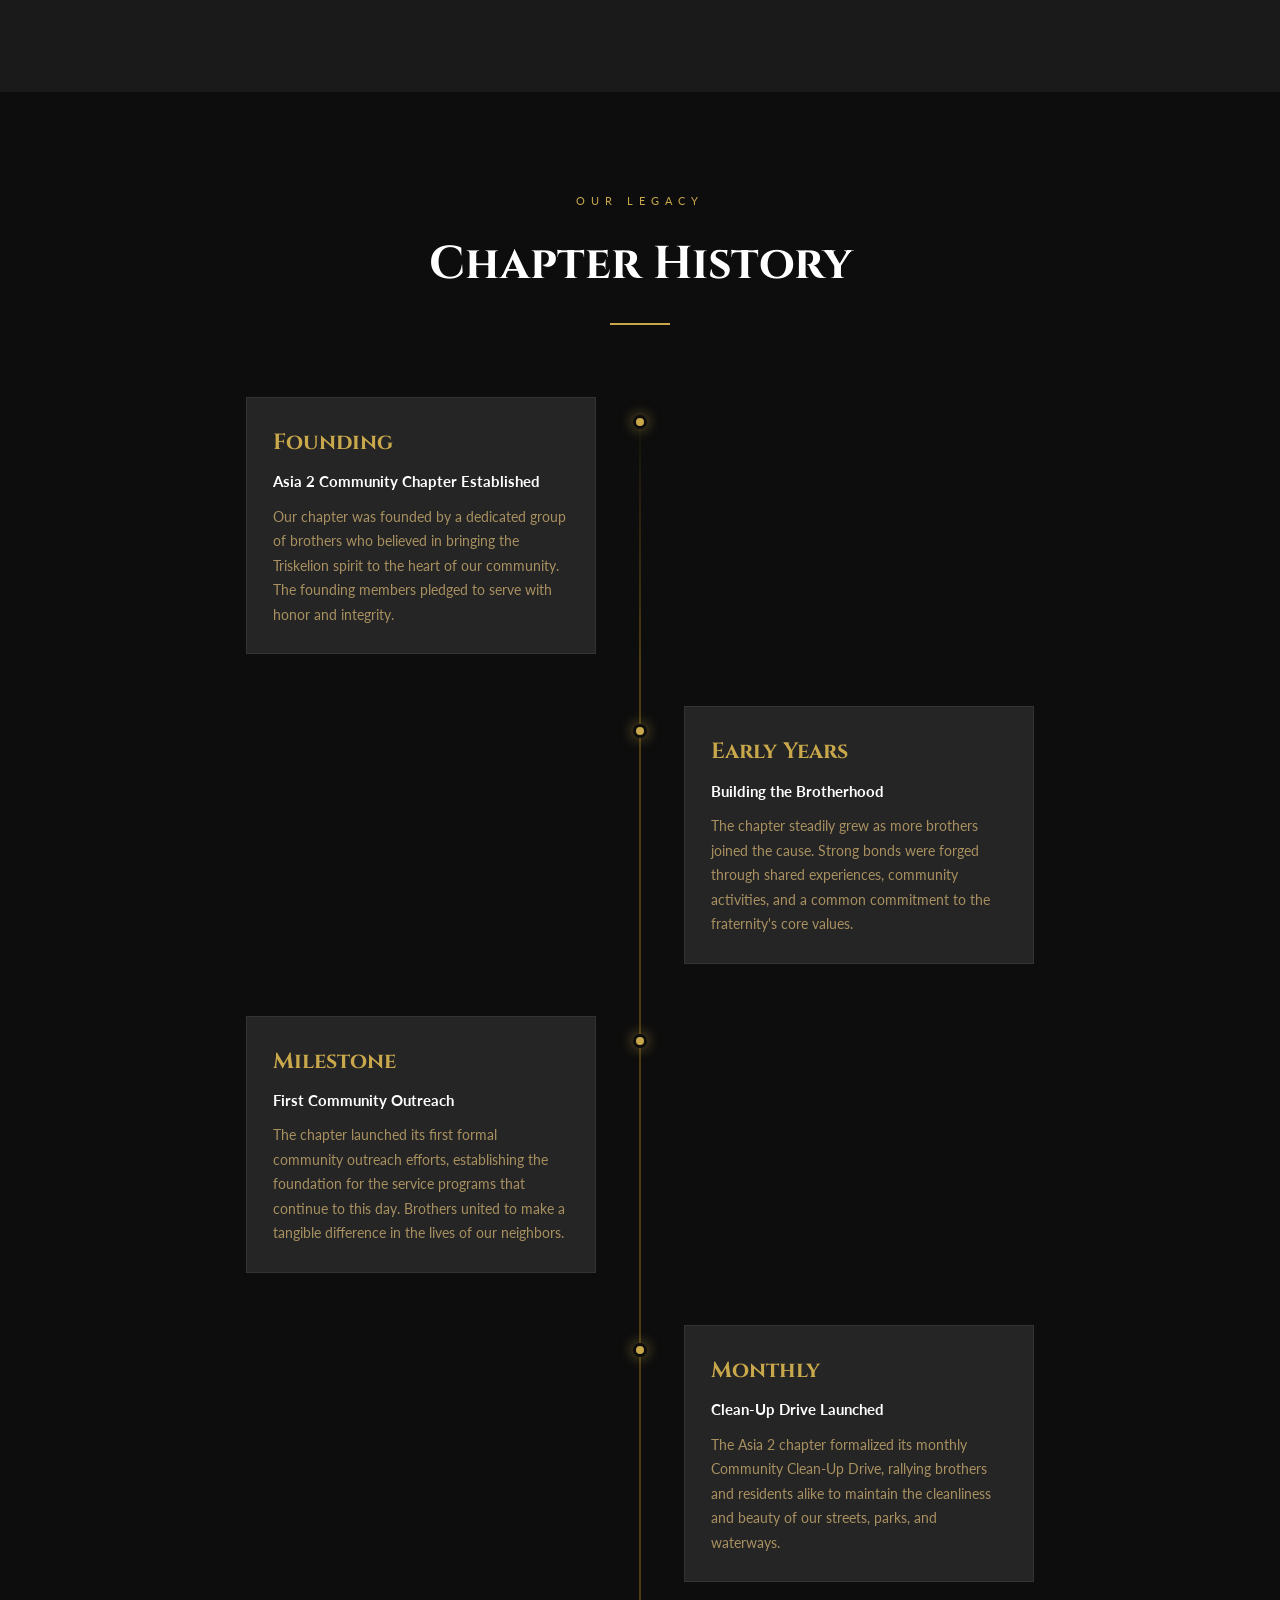
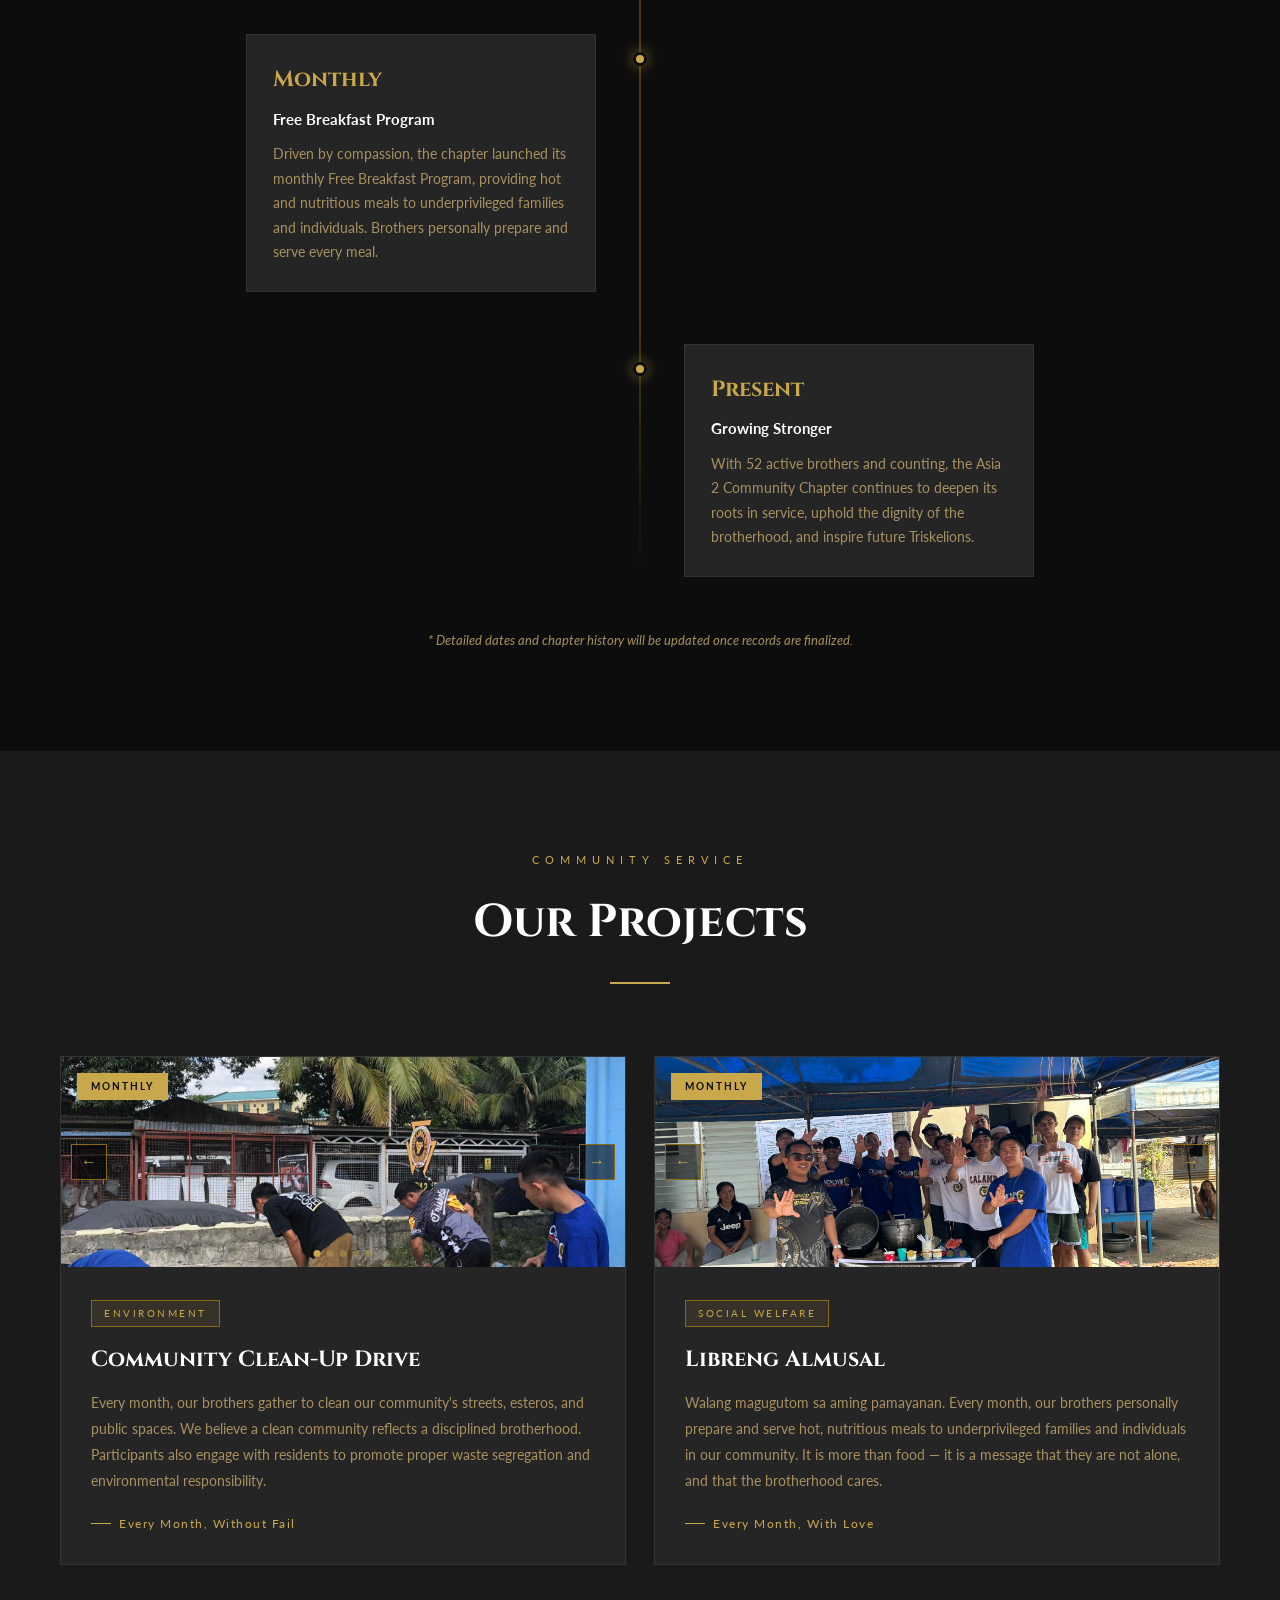
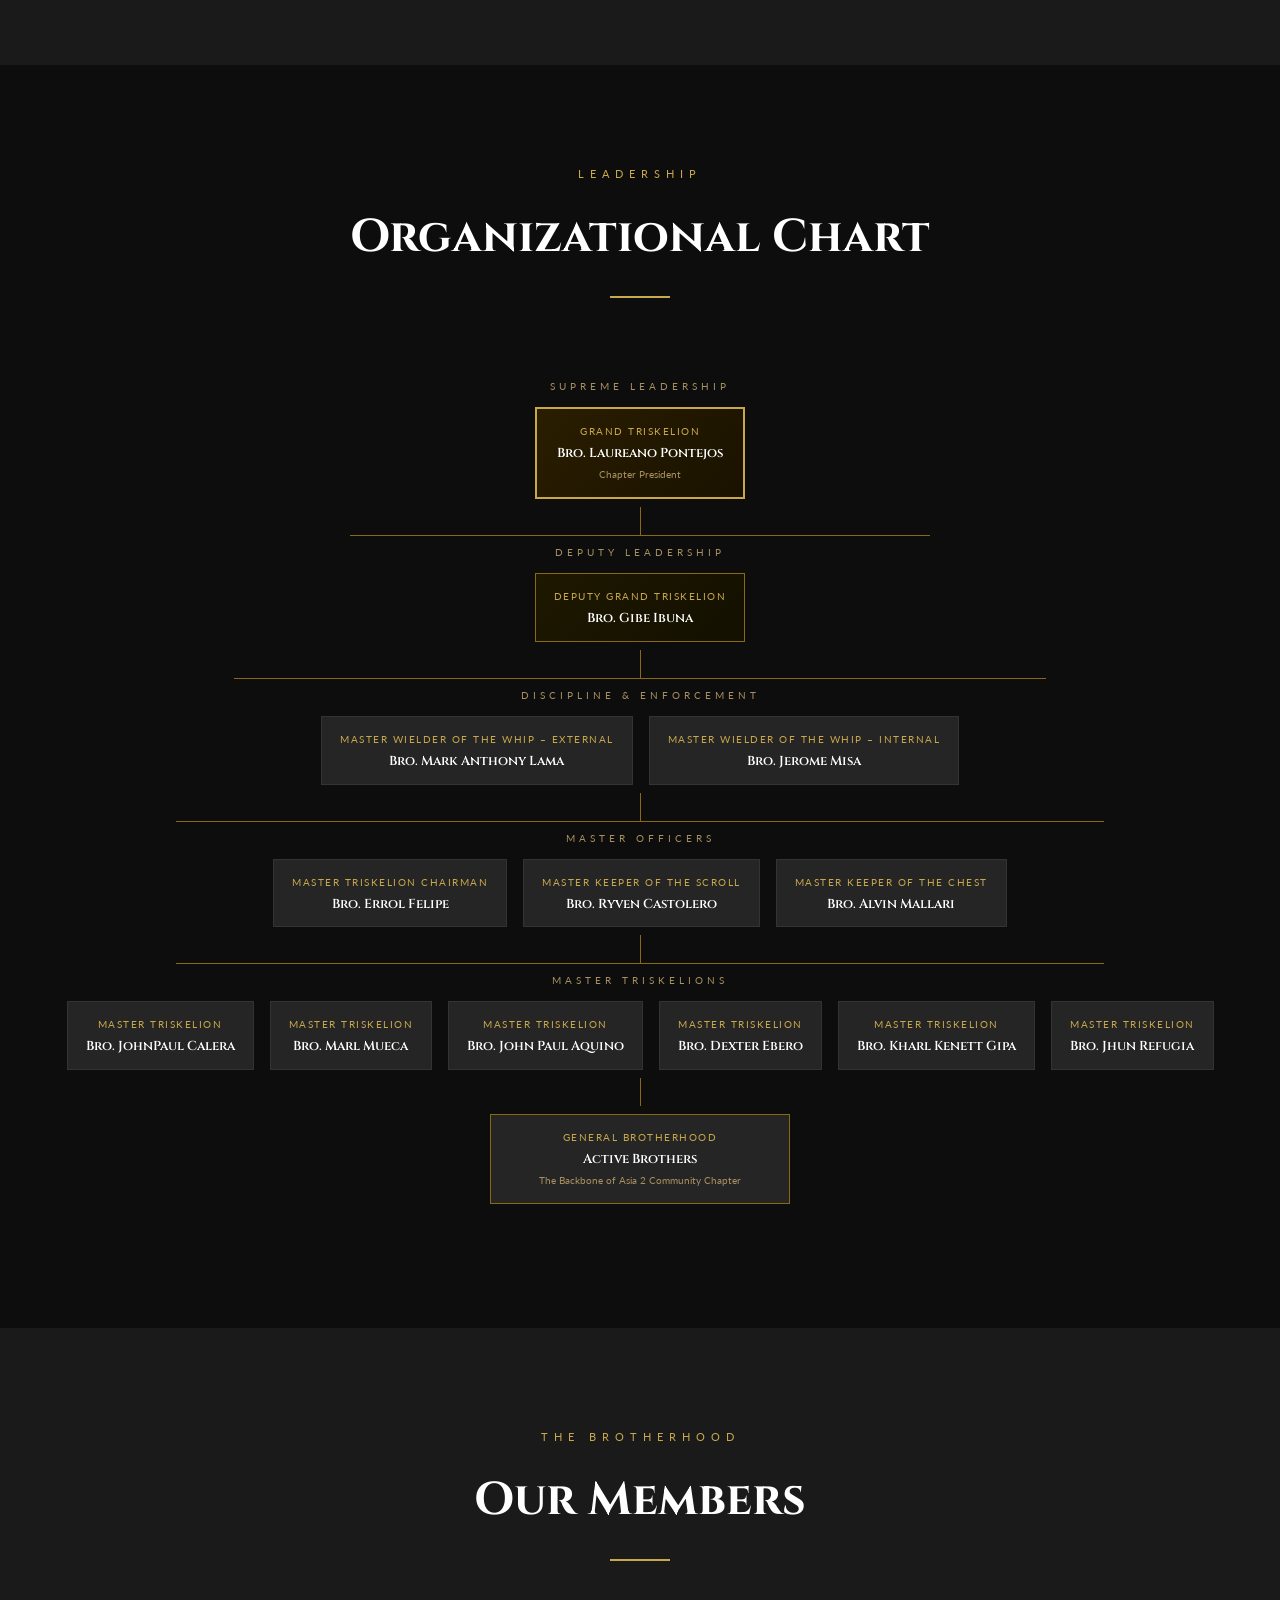
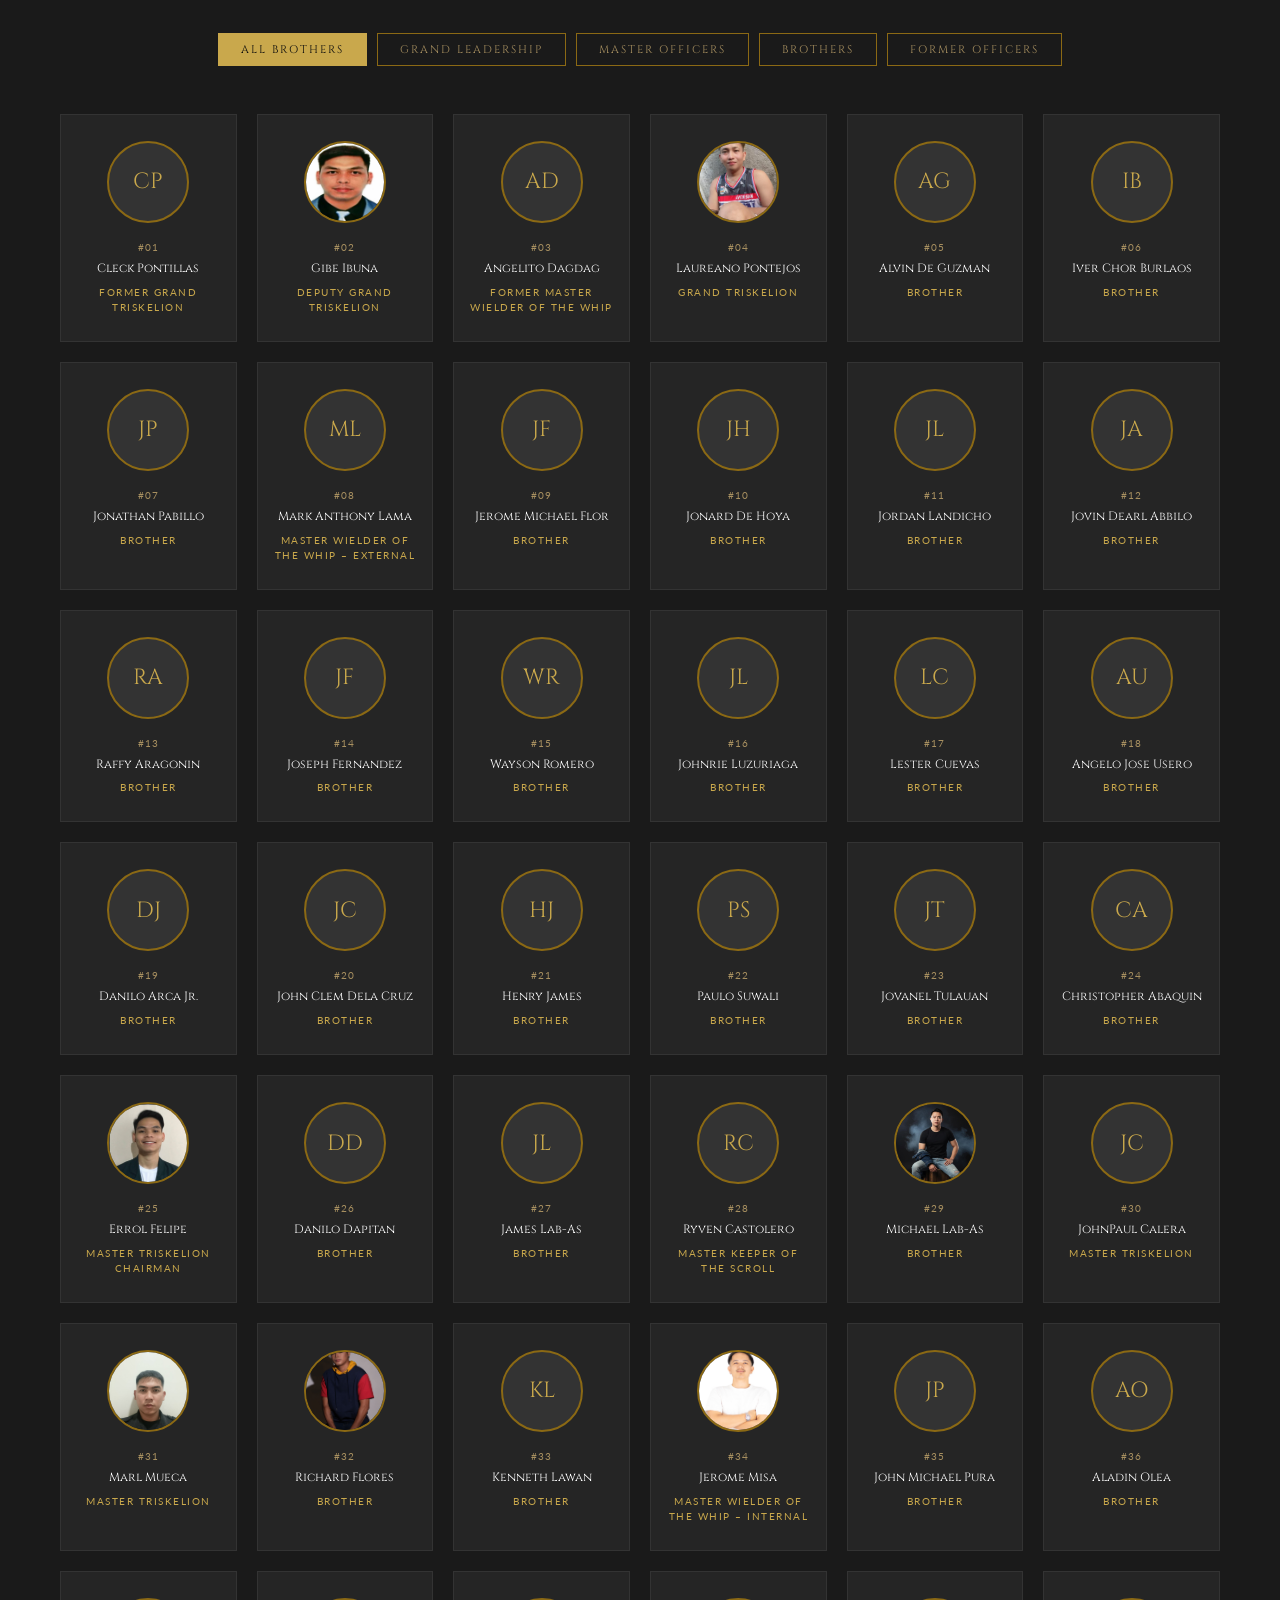
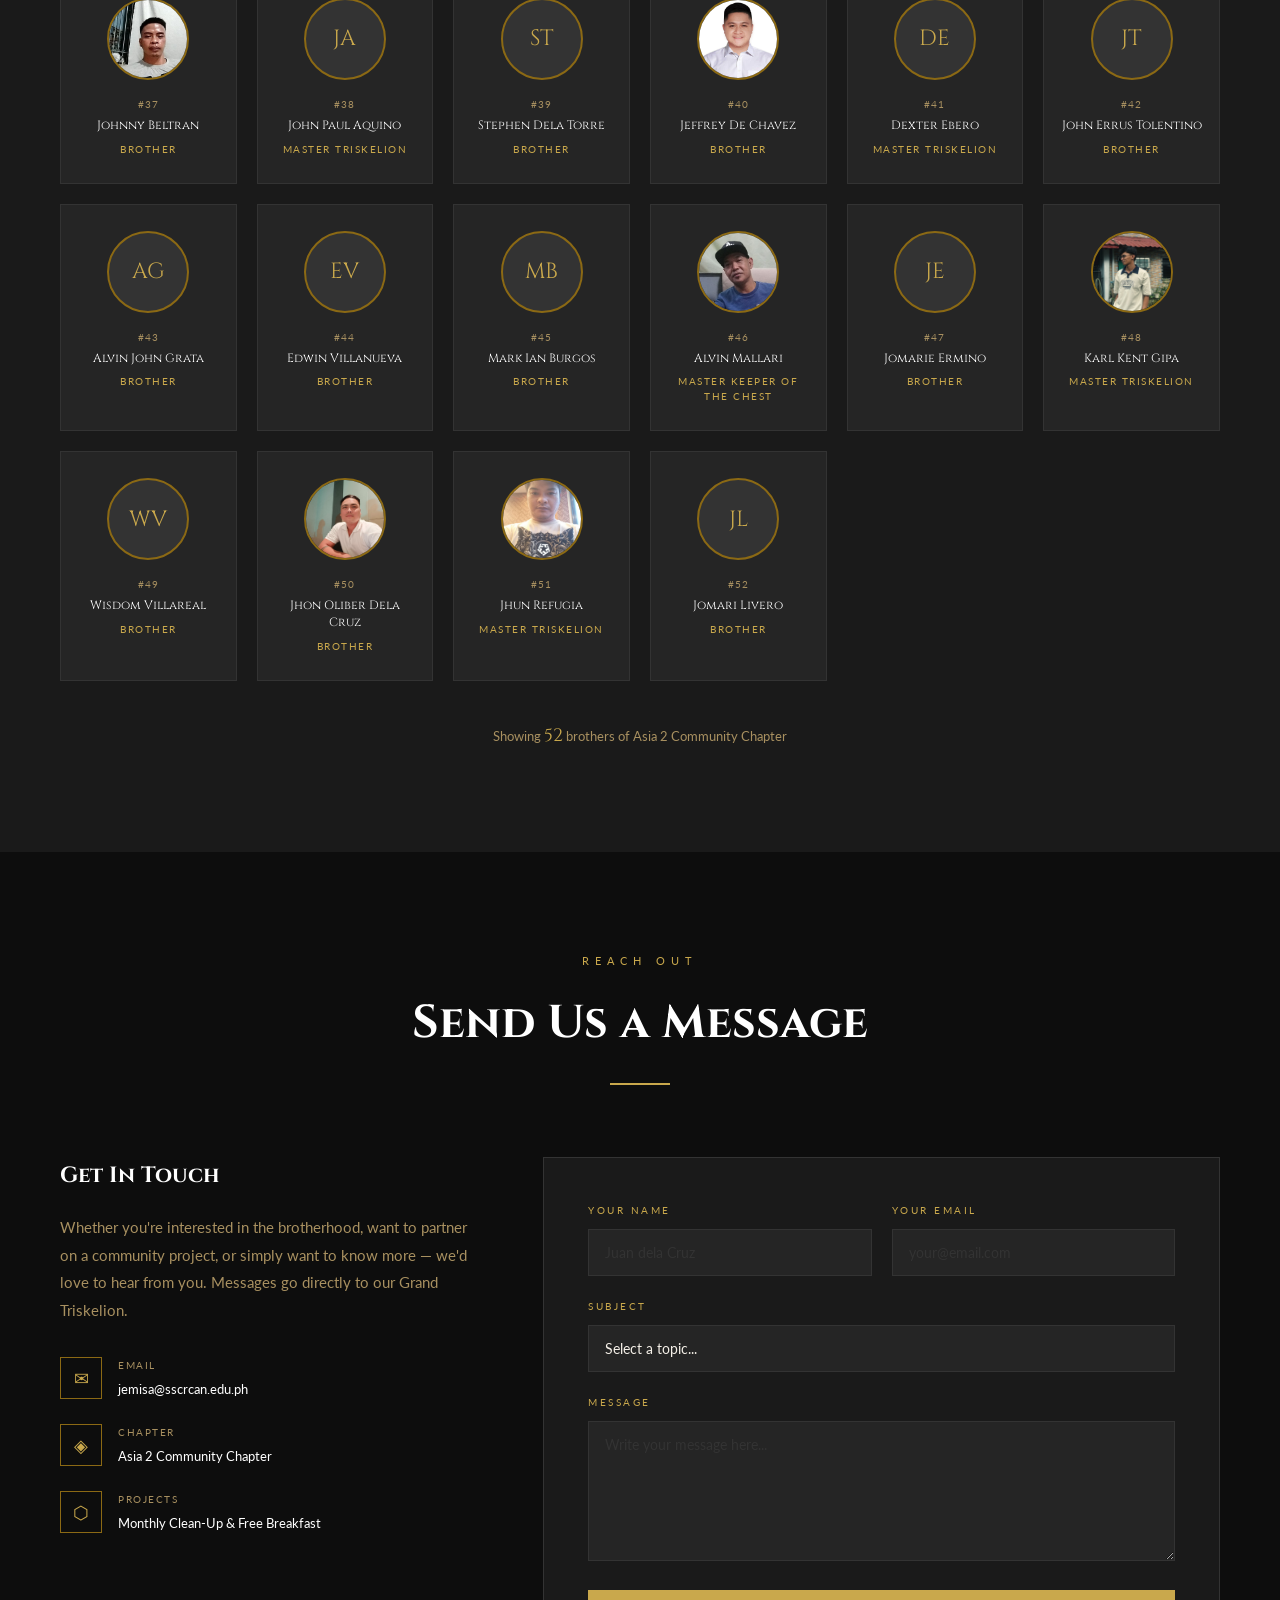
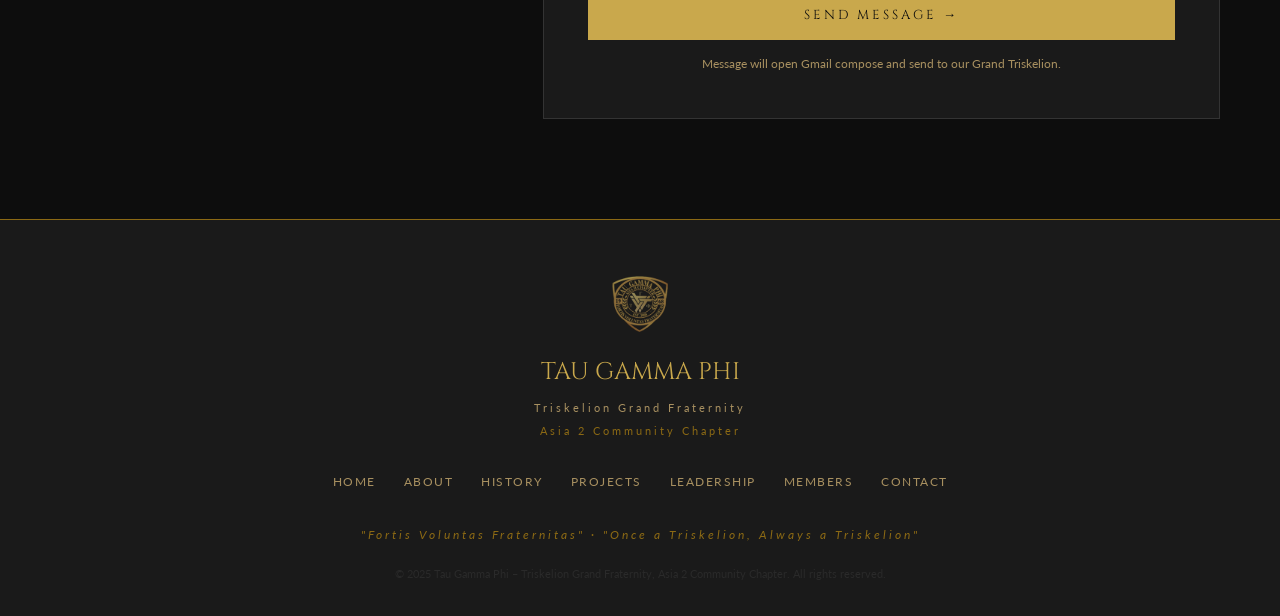
==== commit aa26ed9d: "gipa name" ====
--- a/index.html
+++ b/index.html
@@ -386,7 +386,7 @@
           </div>
           <div class="org-node">
             <div class="org-role">Master Triskelion</div>
-            <div class="org-name">Bro. Karl Kent Gipa</div>
+            <div class="org-name">Bro. Kharl Kenett Gipa</div>
           </div>
           <div class="org-node">
             <div class="org-role">Master Triskelion</div>
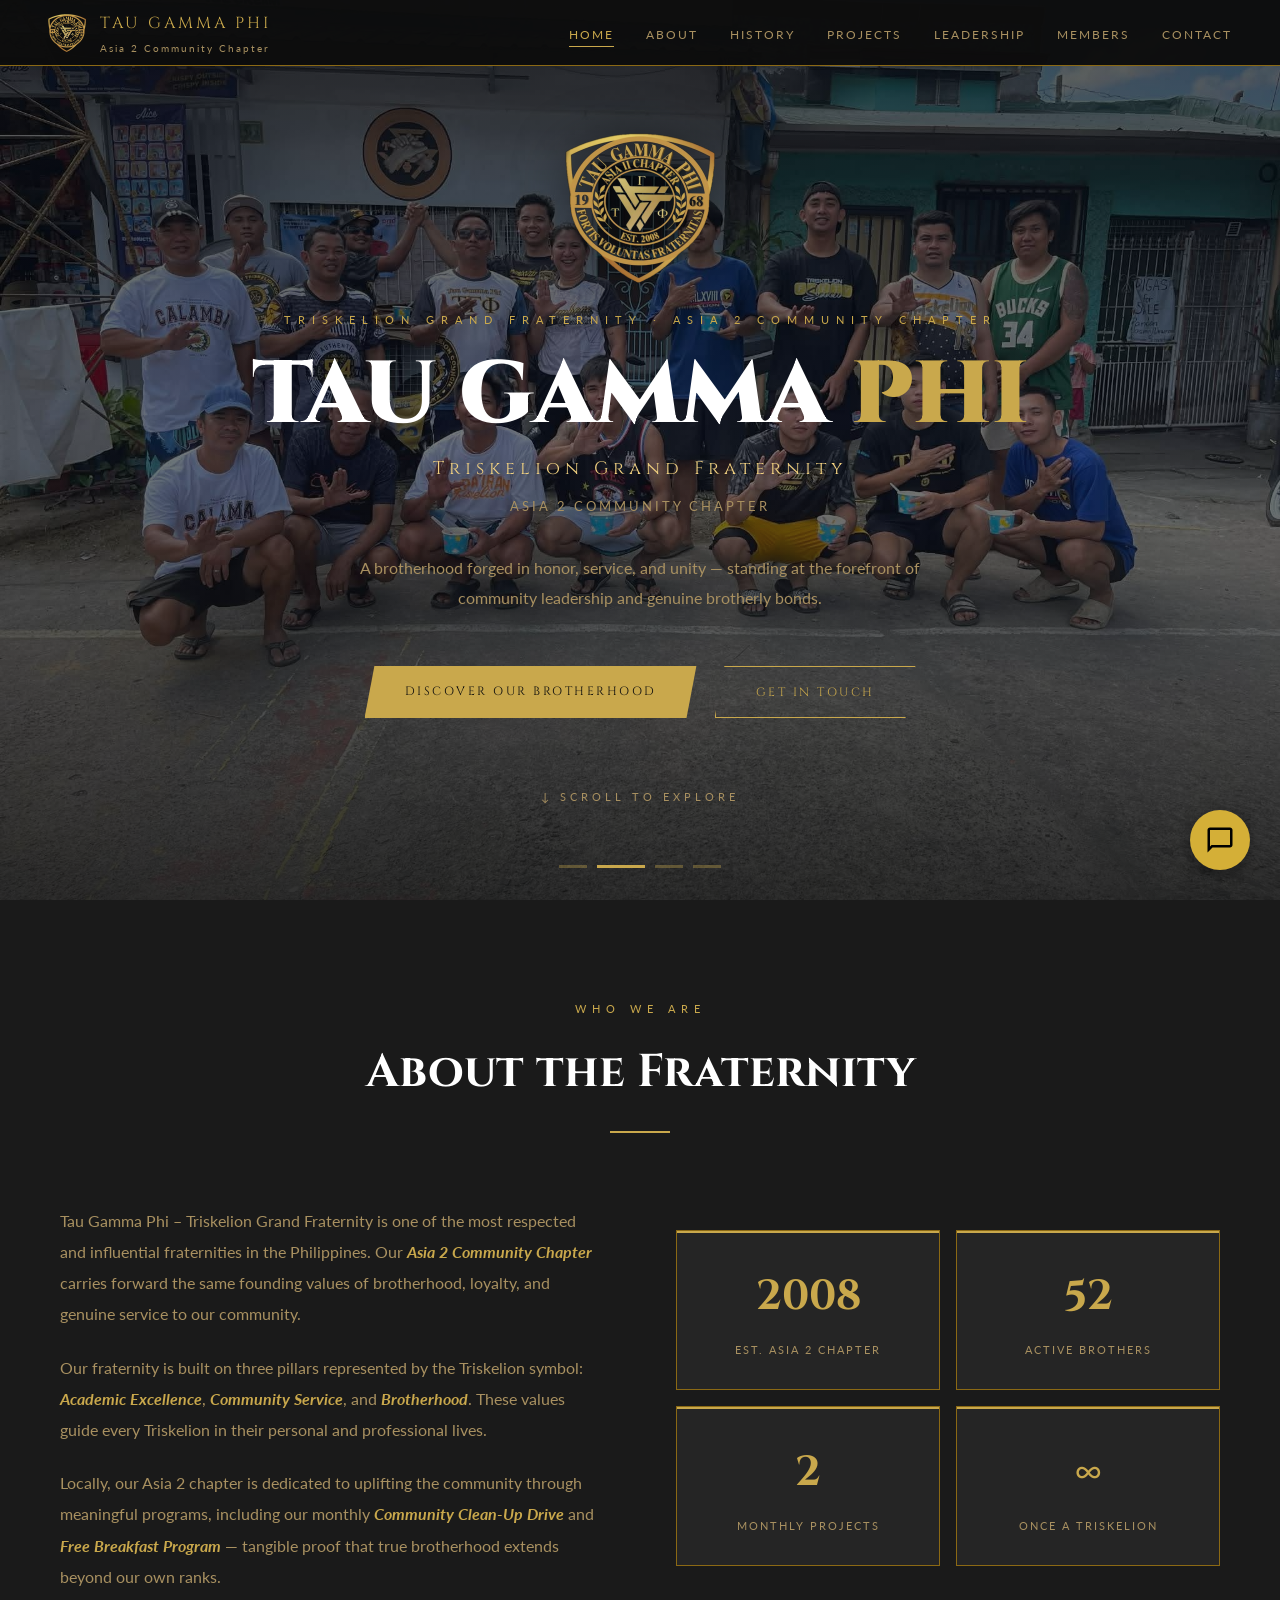
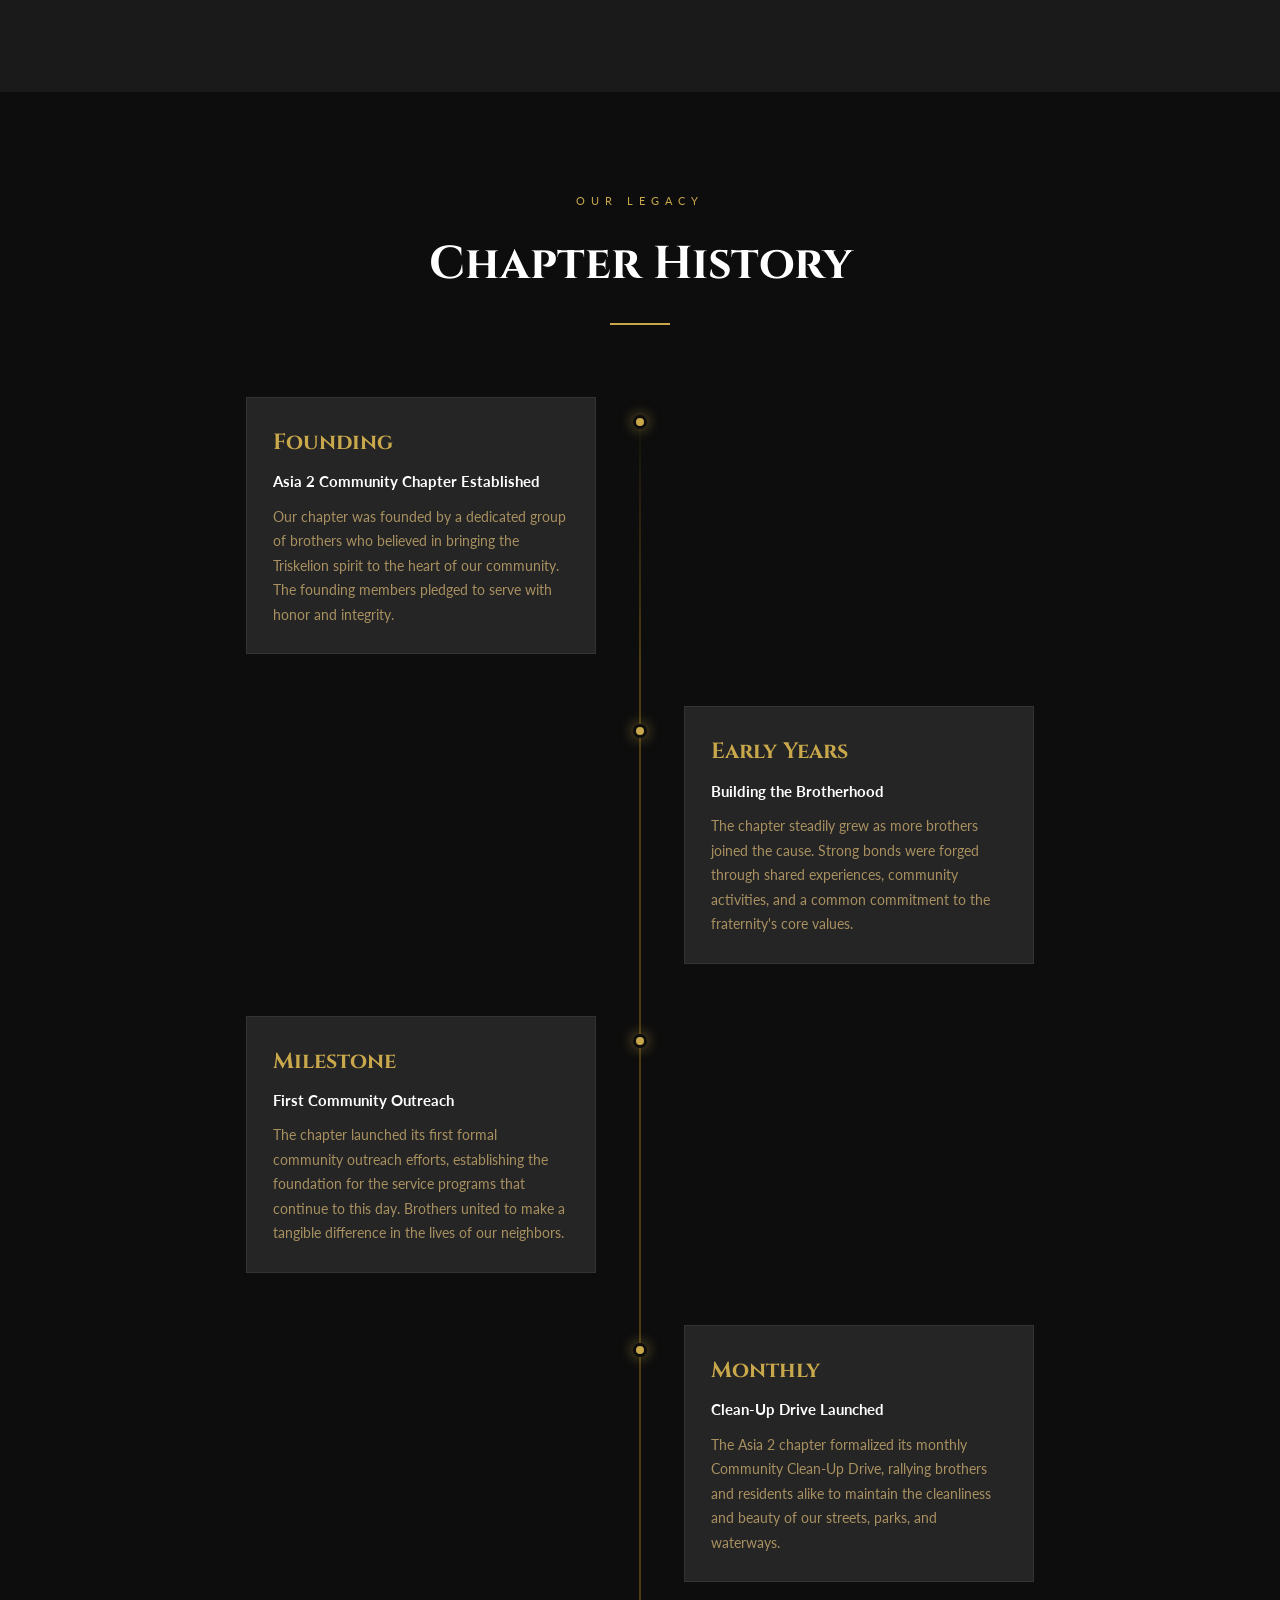
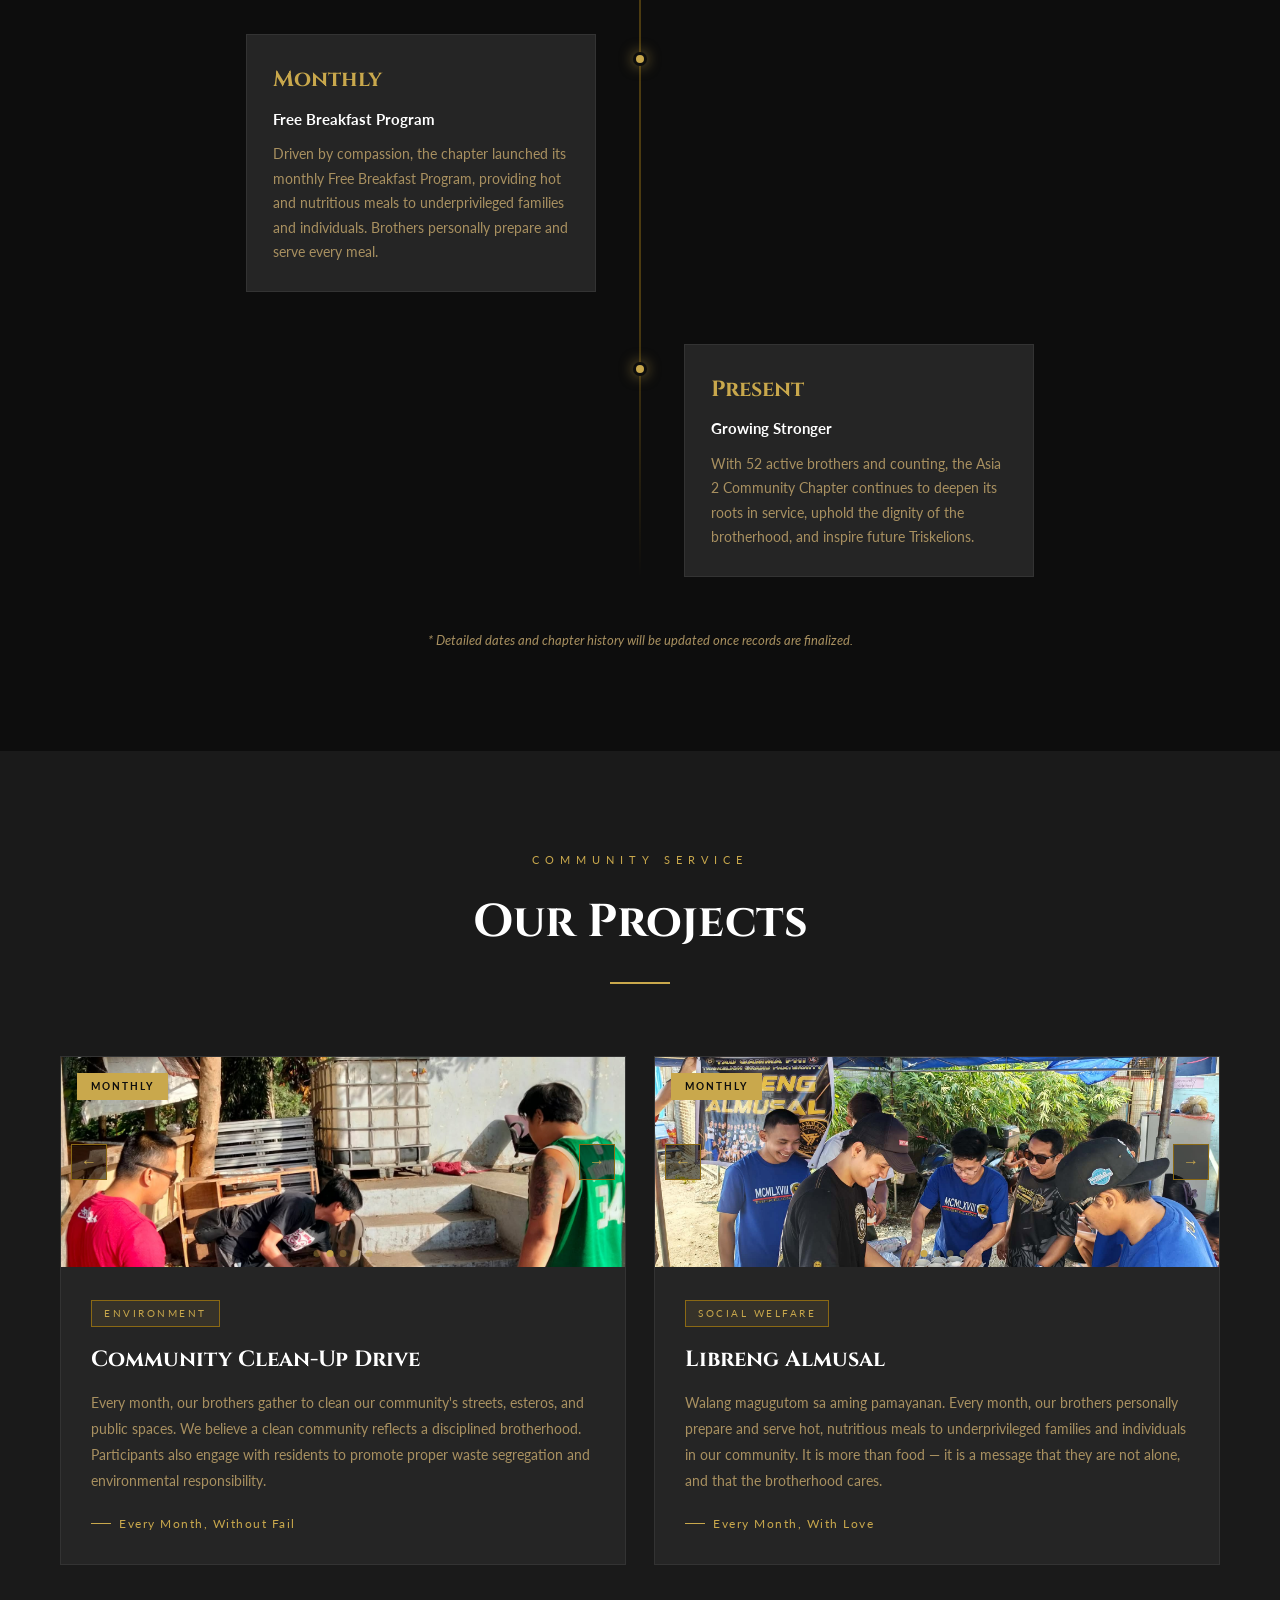
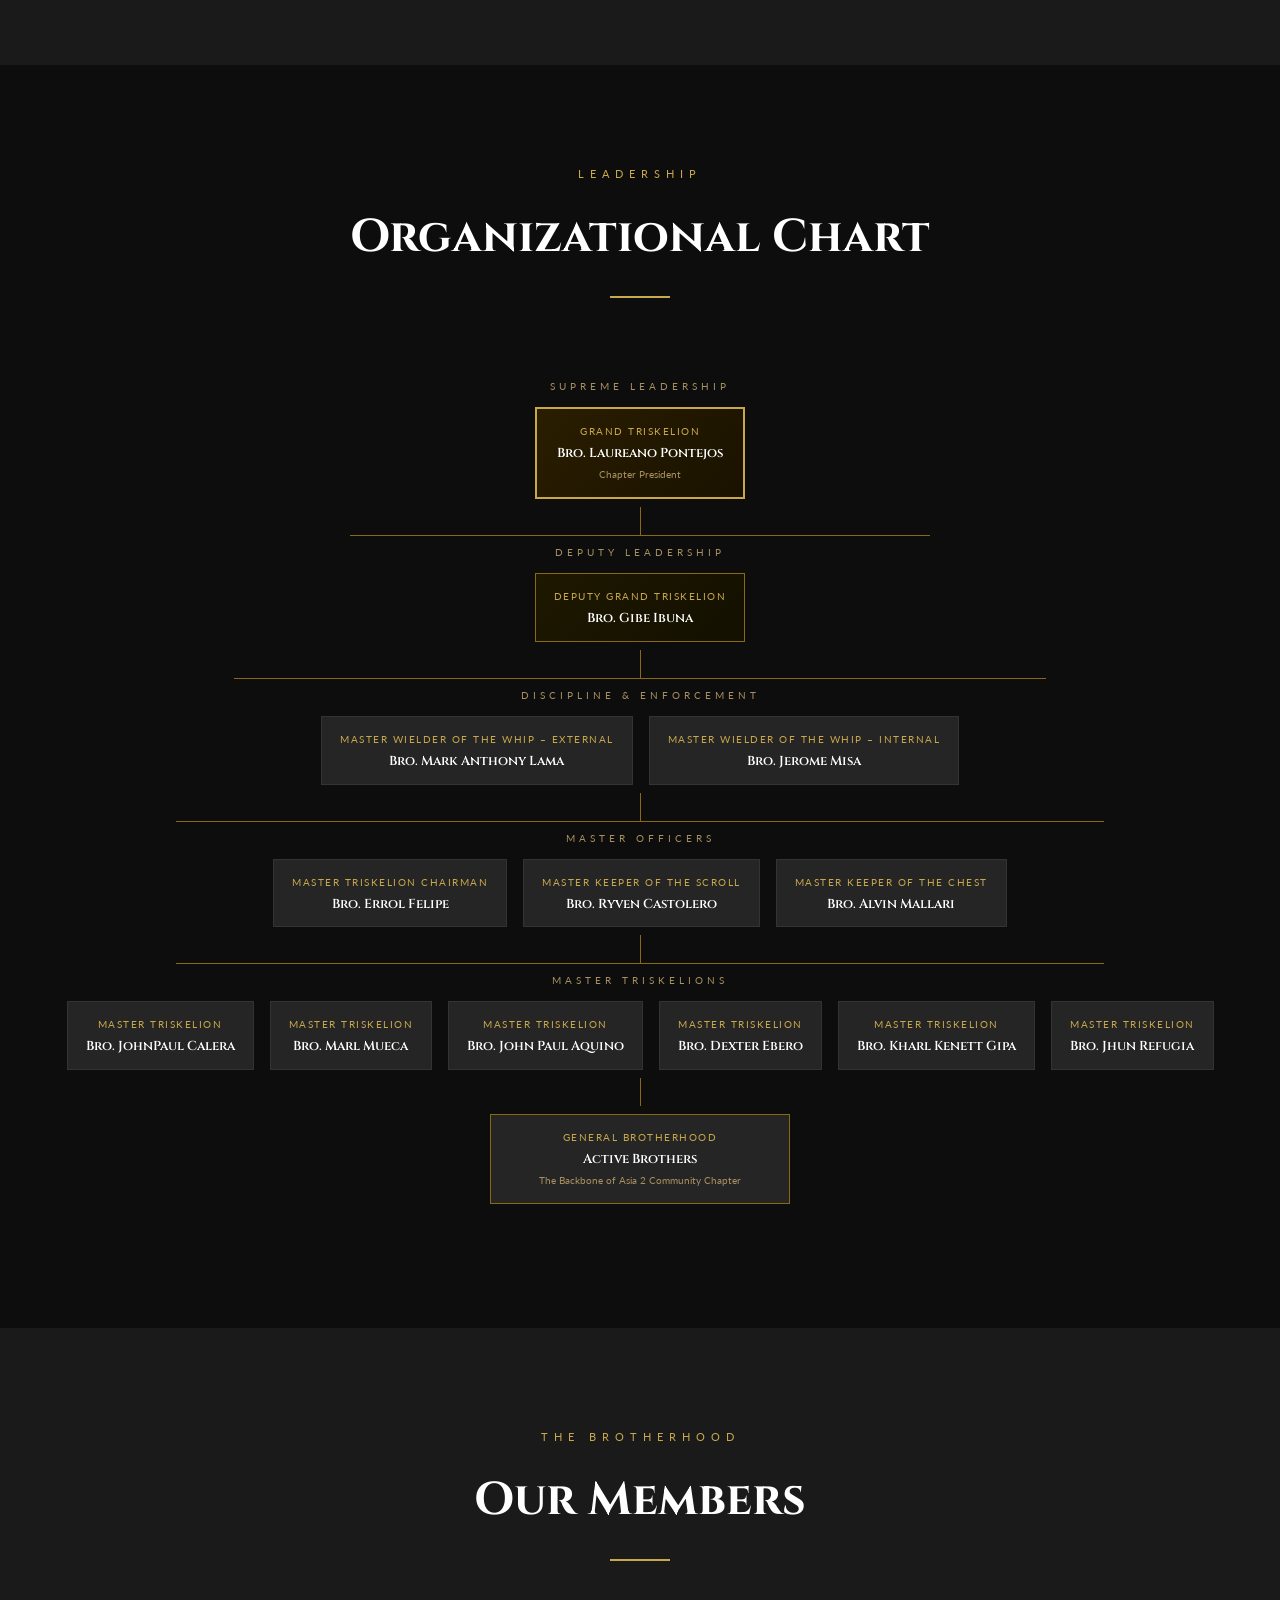
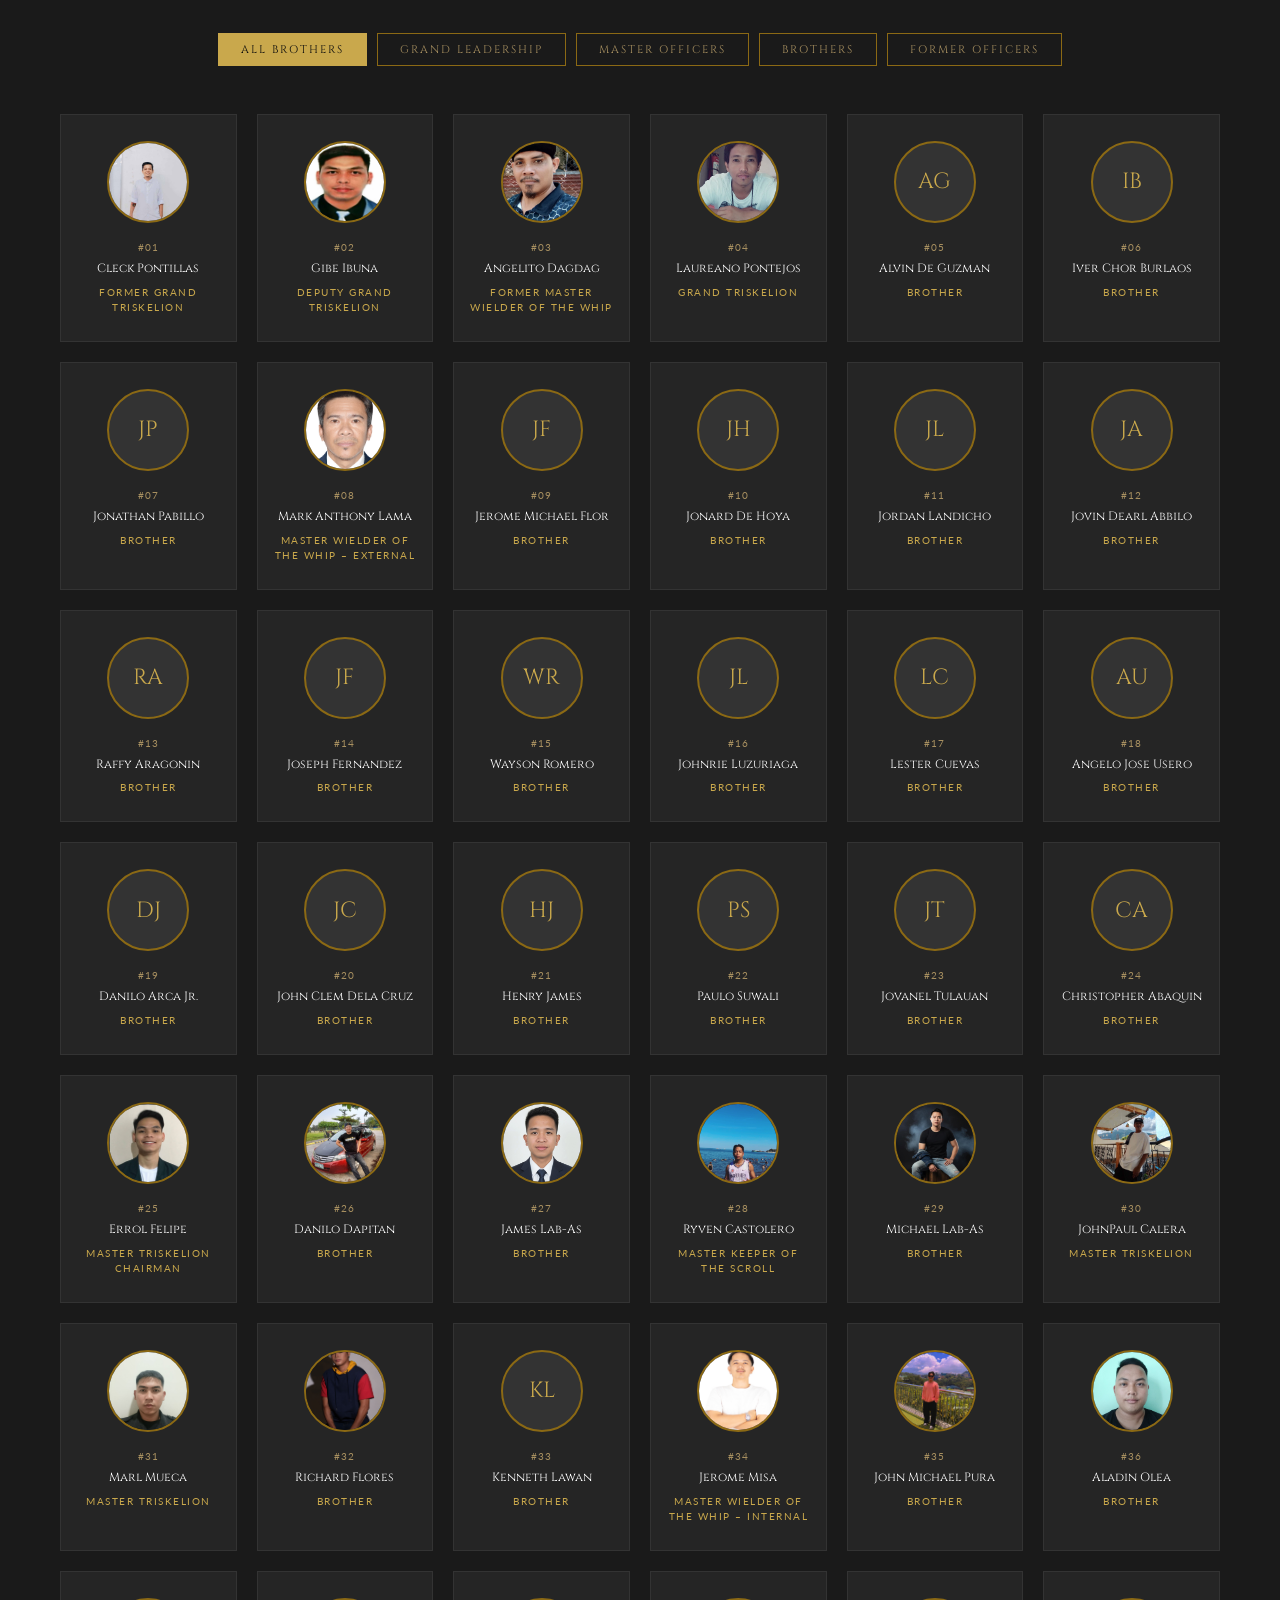
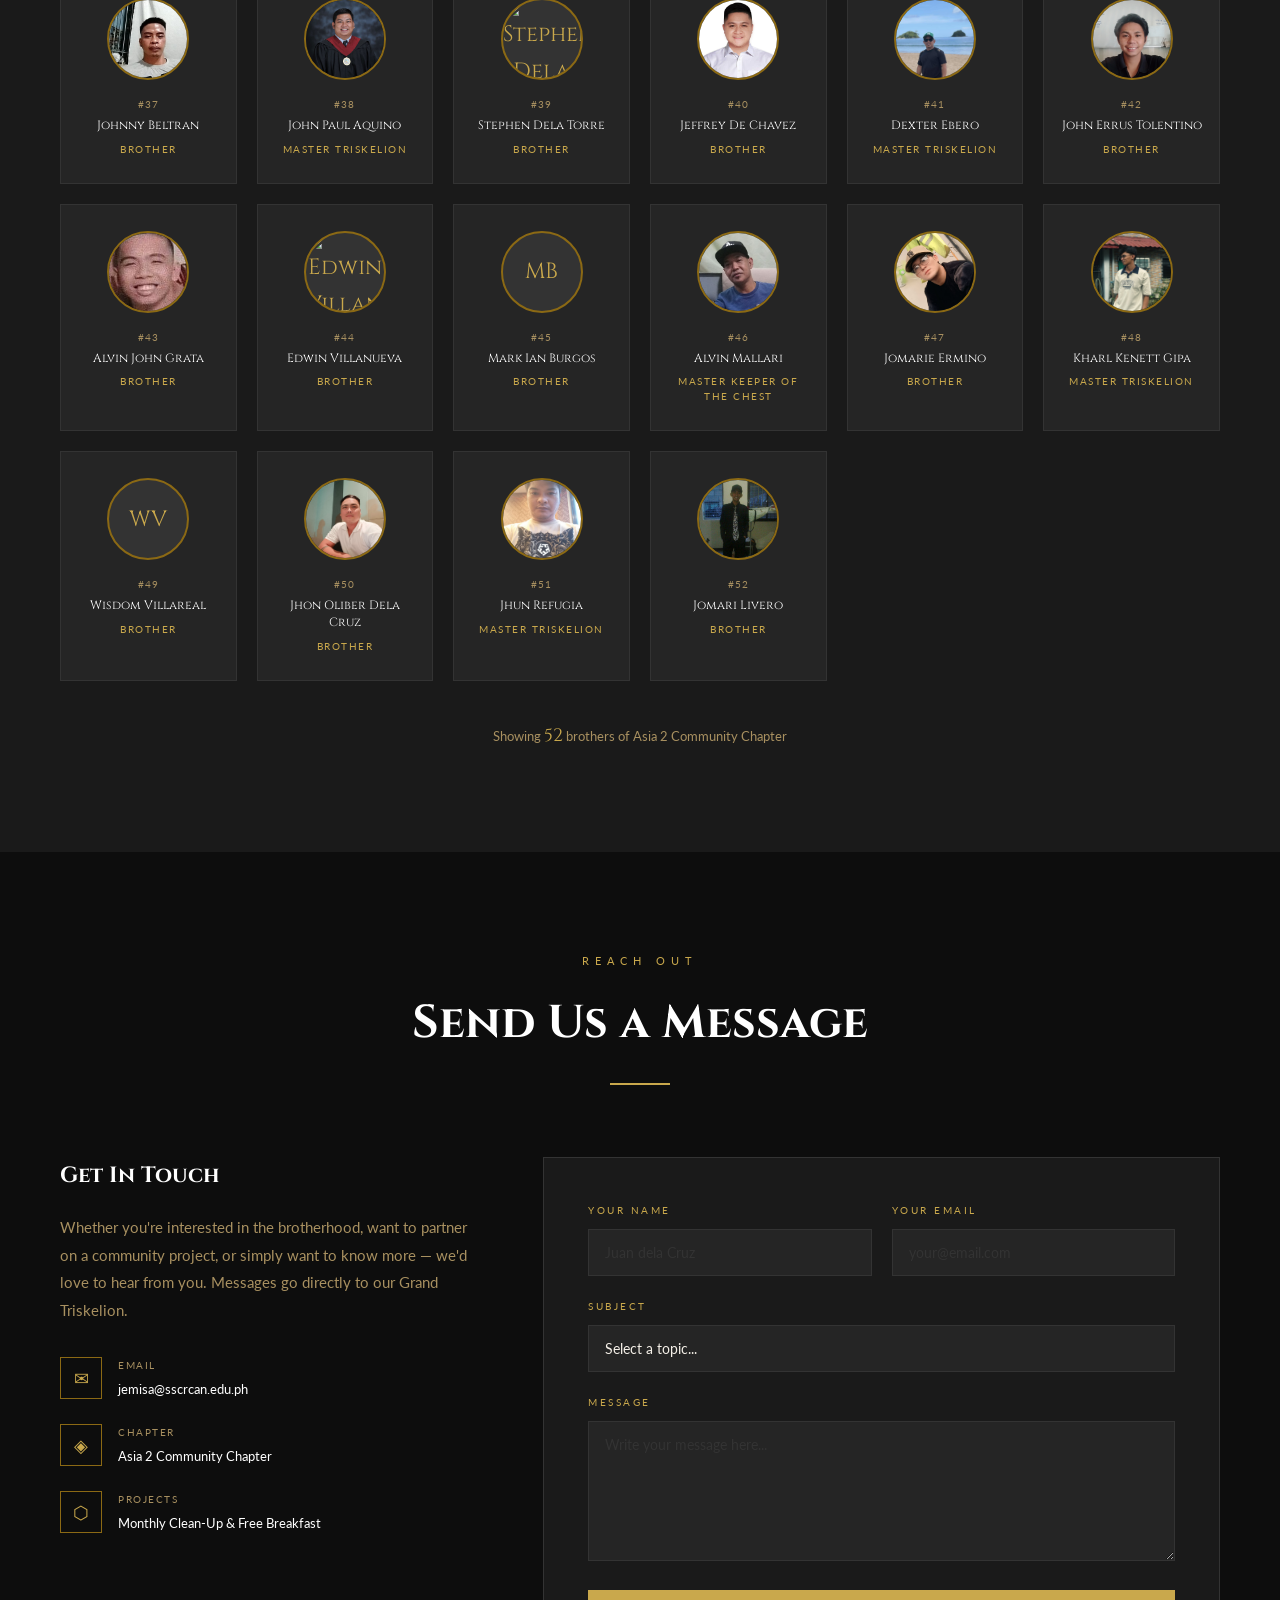
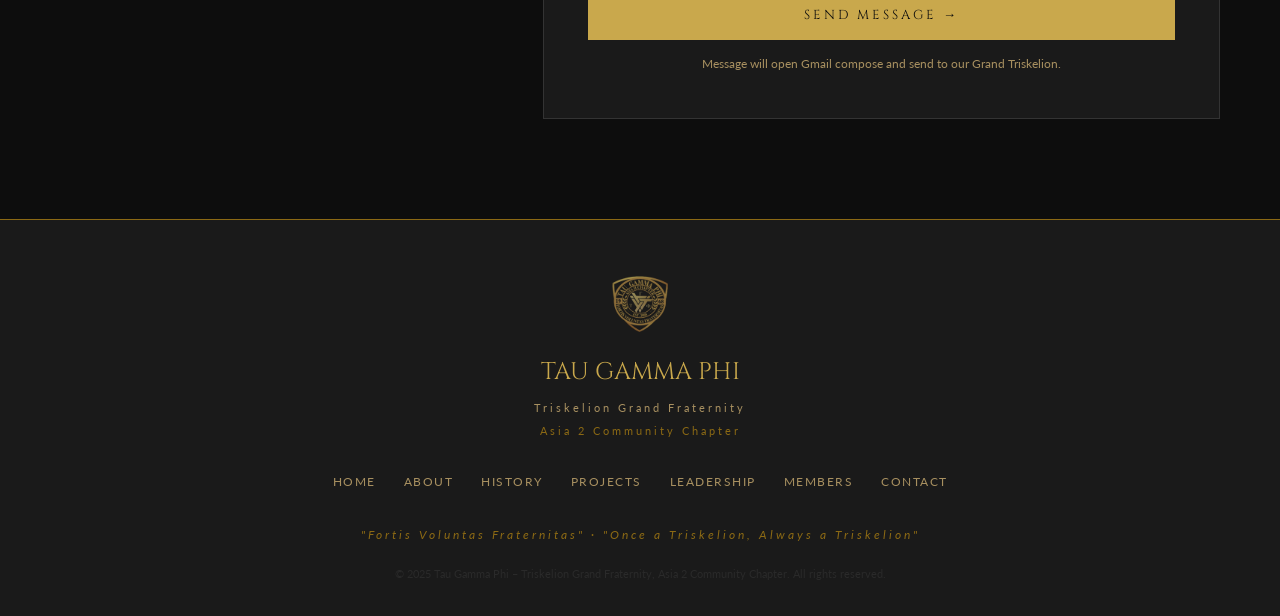
==== commit 718518cb: "chatbot add" ====
--- a/index.html
+++ b/index.html
@@ -9,6 +9,7 @@
   <link rel="preconnect" href="https://fonts.gstatic.com" crossorigin>
   <link href="https://fonts.googleapis.com/css2?family=Cinzel:wght@400;600;700;900&family=Lato:ital,wght@0,300;0,400;0,700;1,400&display=swap" rel="stylesheet">
   <link rel="stylesheet" href="css/style.css">
+  <link rel="stylesheet" href="css/chatbot.css">
 </head>
 <body>
 
@@ -540,5 +541,6 @@
 <!-- Scripts -->
 <script src="js/members.js"></script>
 <script src="js/main.js"></script>
+<script src="js/chatbot.js"></script>
 </body>
 </html>
--- a/css/chatbot.css
+++ b/css/chatbot.css
@@ -0,0 +1,222 @@
+/* ===================== CHATBOT CSS ===================== */
+:root {
+  --chat-gold: #D4AF37;
+  --chat-gold-dark: #8B6914;
+  --chat-bg: #111111;
+  --chat-bg-secondary: #1a1a1a;
+  --chat-text: #ffffff;
+  --chat-text-muted: #aaaaaa;
+}
+
+/* Floating Action Button */
+.chatbot-toggle {
+  position: fixed;
+  bottom: 30px;
+  right: 30px;
+  width: 60px;
+  height: 60px;
+  background: var(--chat-gold);
+  border-radius: 50%;
+  display: flex;
+  align-items: center;
+  justify-content: center;
+  cursor: pointer;
+  box-shadow: 0 4px 15px rgba(0, 0, 0, 0.4);
+  z-index: 9999;
+  transition: transform 0.3s cubic-bezier(0.175, 0.885, 0.32, 1.275);
+}
+
+.chatbot-toggle:hover {
+  transform: scale(1.1);
+}
+
+.chatbot-toggle svg {
+  width: 30px;
+  height: 30px;
+  fill: #000;
+}
+
+/* Chat Window */
+.chatbot-window {
+  position: fixed;
+  bottom: 100px;
+  right: 30px;
+  width: 380px;
+  max-width: calc(100vw - 60px);
+  height: 500px;
+  max-height: calc(100vh - 150px);
+  background: var(--chat-bg);
+  border: 1px solid var(--chat-gold-dark);
+  border-radius: 15px;
+  display: flex;
+  flex-direction: column;
+  box-shadow: 0 10px 30px rgba(0, 0, 0, 0.5);
+  z-index: 9998;
+  overflow: hidden;
+  opacity: 0;
+  transform: translateY(20px) scale(0.95);
+  pointer-events: none;
+  transition: all 0.3s ease;
+}
+
+.chatbot-window.active {
+  opacity: 1;
+  transform: translateY(0) scale(1);
+  pointer-events: all;
+}
+
+/* Header */
+.chatbot-header {
+  background: var(--chat-gold);
+  color: #000;
+  padding: 15px 20px;
+  display: flex;
+  align-items: center;
+  justify-content: space-between;
+}
+
+.chatbot-header-info {
+  display: flex;
+  align-items: center;
+  gap: 10px;
+}
+
+.chatbot-header-info img {
+  width: 30px;
+  height: 30px;
+}
+
+.chatbot-header-info h3 {
+  font-family: 'Cinzel', serif;
+  font-size: 1.1rem;
+  margin: 0;
+  font-weight: 700;
+}
+
+.chatbot-close {
+  cursor: pointer;
+  font-size: 1.5rem;
+  line-height: 1;
+}
+
+/* Messages Area */
+.chatbot-messages {
+  flex: 1;
+  padding: 20px;
+  overflow-y: auto;
+  display: flex;
+  flex-direction: column;
+  gap: 15px;
+  scrollbar-width: thin;
+  scrollbar-color: var(--chat-gold-dark) transparent;
+}
+
+.chatbot-messages::-webkit-scrollbar {
+  width: 5px;
+}
+.chatbot-messages::-webkit-scrollbar-thumb {
+  background: var(--chat-gold-dark);
+  border-radius: 10px;
+}
+
+.message {
+  max-width: 85%;
+  padding: 10px 15px;
+  border-radius: 15px;
+  font-family: 'Lato', sans-serif;
+  font-size: 0.95rem;
+  line-height: 1.4;
+  position: relative;
+  animation: messageAppear 0.3s ease forwards;
+}
+
+@keyframes messageAppear {
+  from { opacity: 0; transform: translateY(10px); }
+  to { opacity: 1; transform: translateY(0); }
+}
+
+.message.bot {
+  align-self: flex-start;
+  background: var(--chat-bg-secondary);
+  color: var(--chat-text);
+  border-bottom-left-radius: 2px;
+  border-left: 3px solid var(--chat-gold);
+}
+
+.message.user {
+  align-self: flex-end;
+  background: var(--chat-gold);
+  color: #000;
+  border-bottom-right-radius: 2px;
+}
+
+/* Input Area */
+.chatbot-input-area {
+  padding: 15px;
+  background: var(--chat-bg-secondary);
+  border-top: 1px solid #333;
+  display: flex;
+  gap: 10px;
+}
+
+.chatbot-input-area input {
+  flex: 1;
+  background: #222;
+  border: 1px solid #444;
+  color: #fff;
+  padding: 10px 15px;
+  border-radius: 25px;
+  outline: none;
+  font-family: 'Lato', sans-serif;
+}
+
+.chatbot-input-area input:focus {
+  border-color: var(--chat-gold);
+}
+
+.chatbot-send {
+  background: var(--chat-gold);
+  border: none;
+  width: 40px;
+  height: 40px;
+  border-radius: 50%;
+  display: flex;
+  align-items: center;
+  justify-content: center;
+  cursor: pointer;
+  transition: transform 0.2s;
+}
+
+.chatbot-send:hover {
+  transform: scale(1.1);
+}
+
+.chatbot-send svg {
+  width: 20px;
+  height: 20px;
+  fill: #000;
+}
+
+/* Suggested Questions */
+.suggested-questions {
+  display: flex;
+  flex-wrap: wrap;
+  gap: 8px;
+  margin-top: 10px;
+}
+
+.suggest-btn {
+  background: rgba(212, 175, 55, 0.1);
+  border: 1px solid var(--chat-gold-dark);
+  color: var(--chat-gold);
+  padding: 5px 12px;
+  border-radius: 15px;
+  font-size: 0.8rem;
+  cursor: pointer;
+  transition: all 0.2s;
+}
+
+.suggest-btn:hover {
+  background: var(--chat-gold);
+  color: #000;
+}
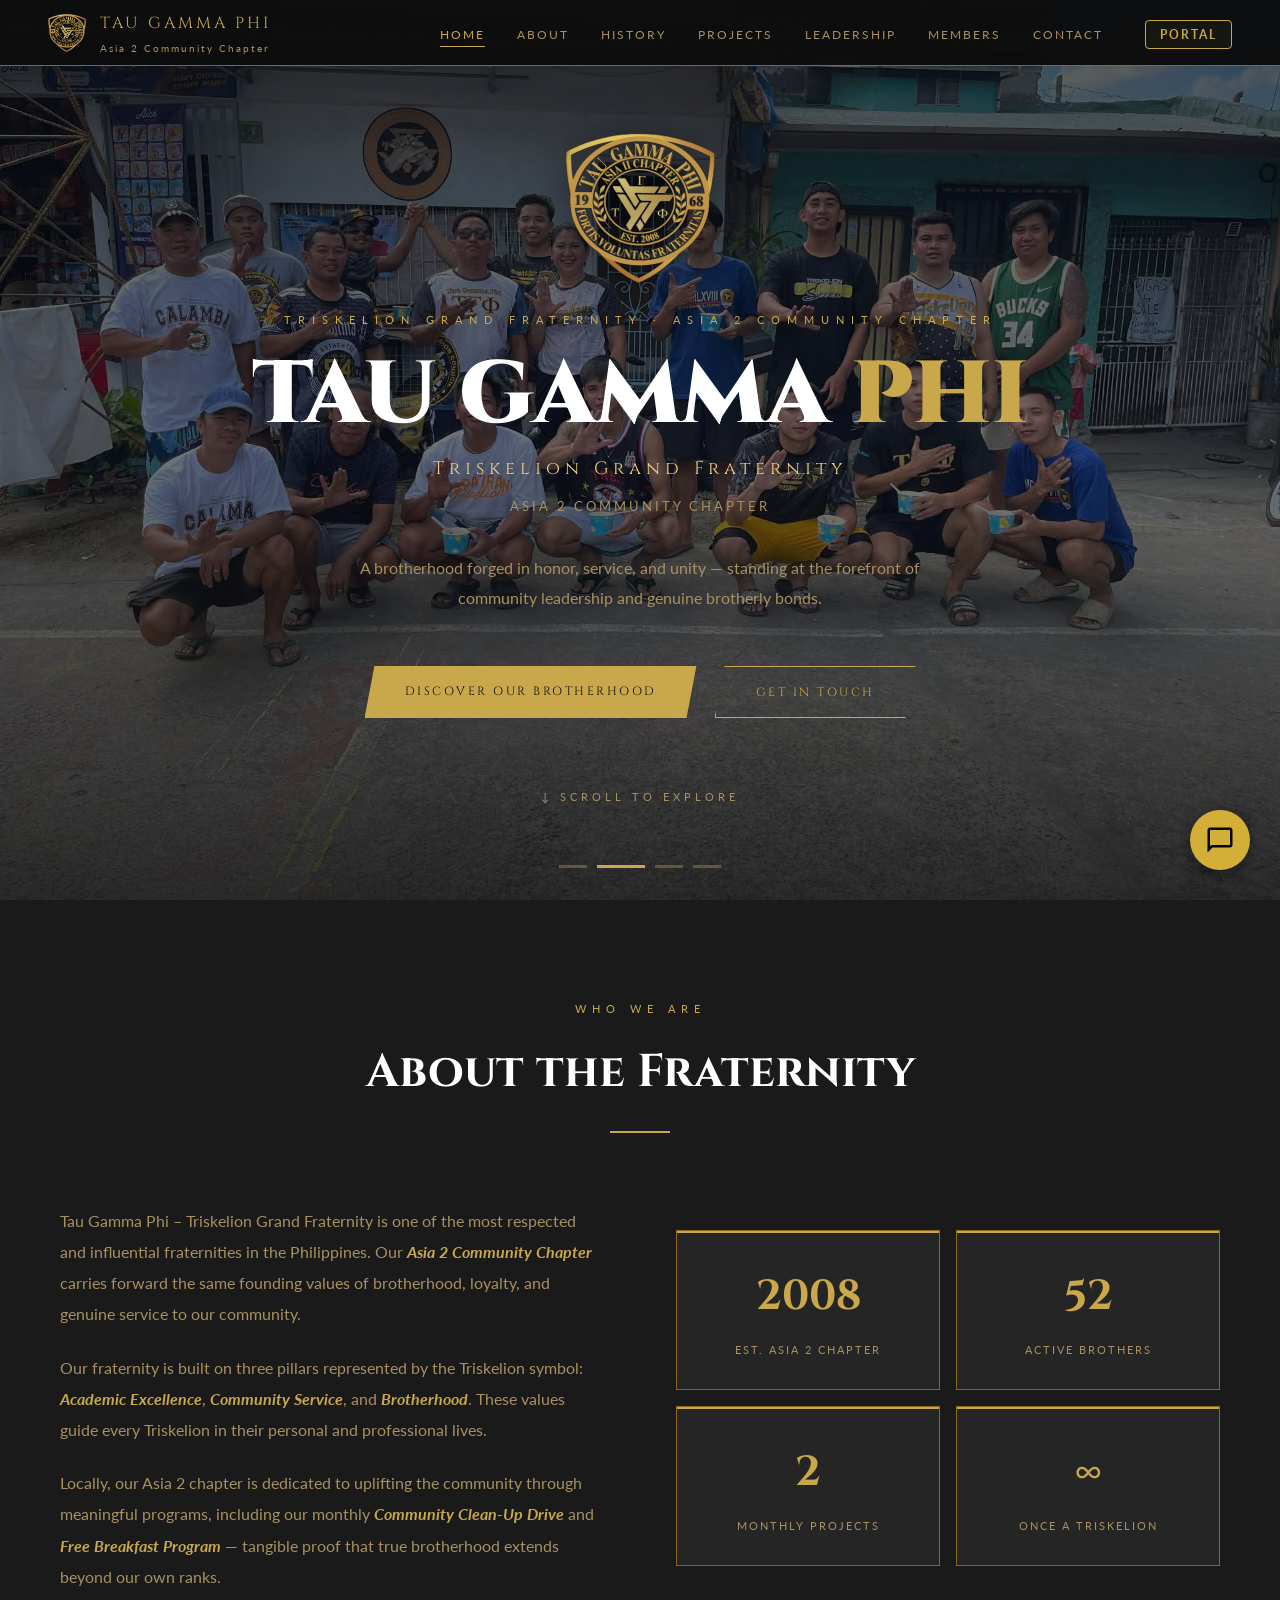
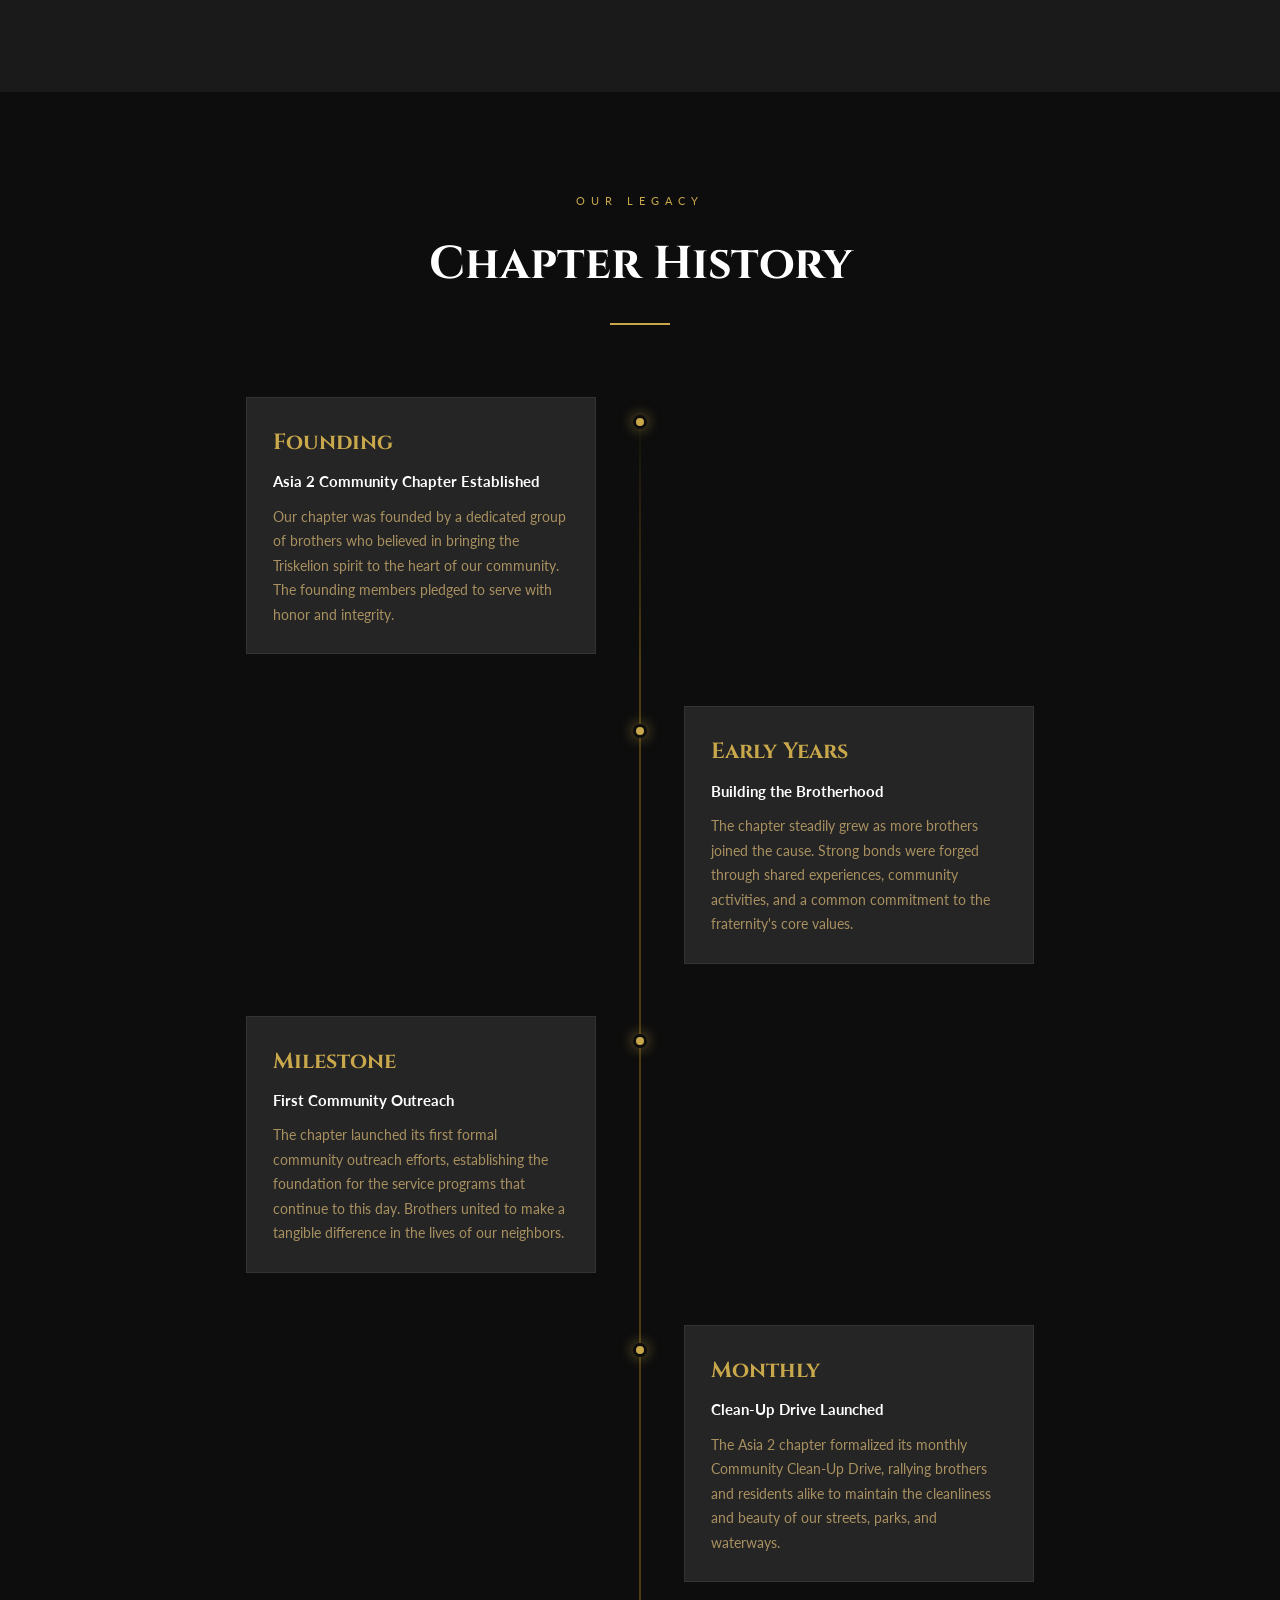
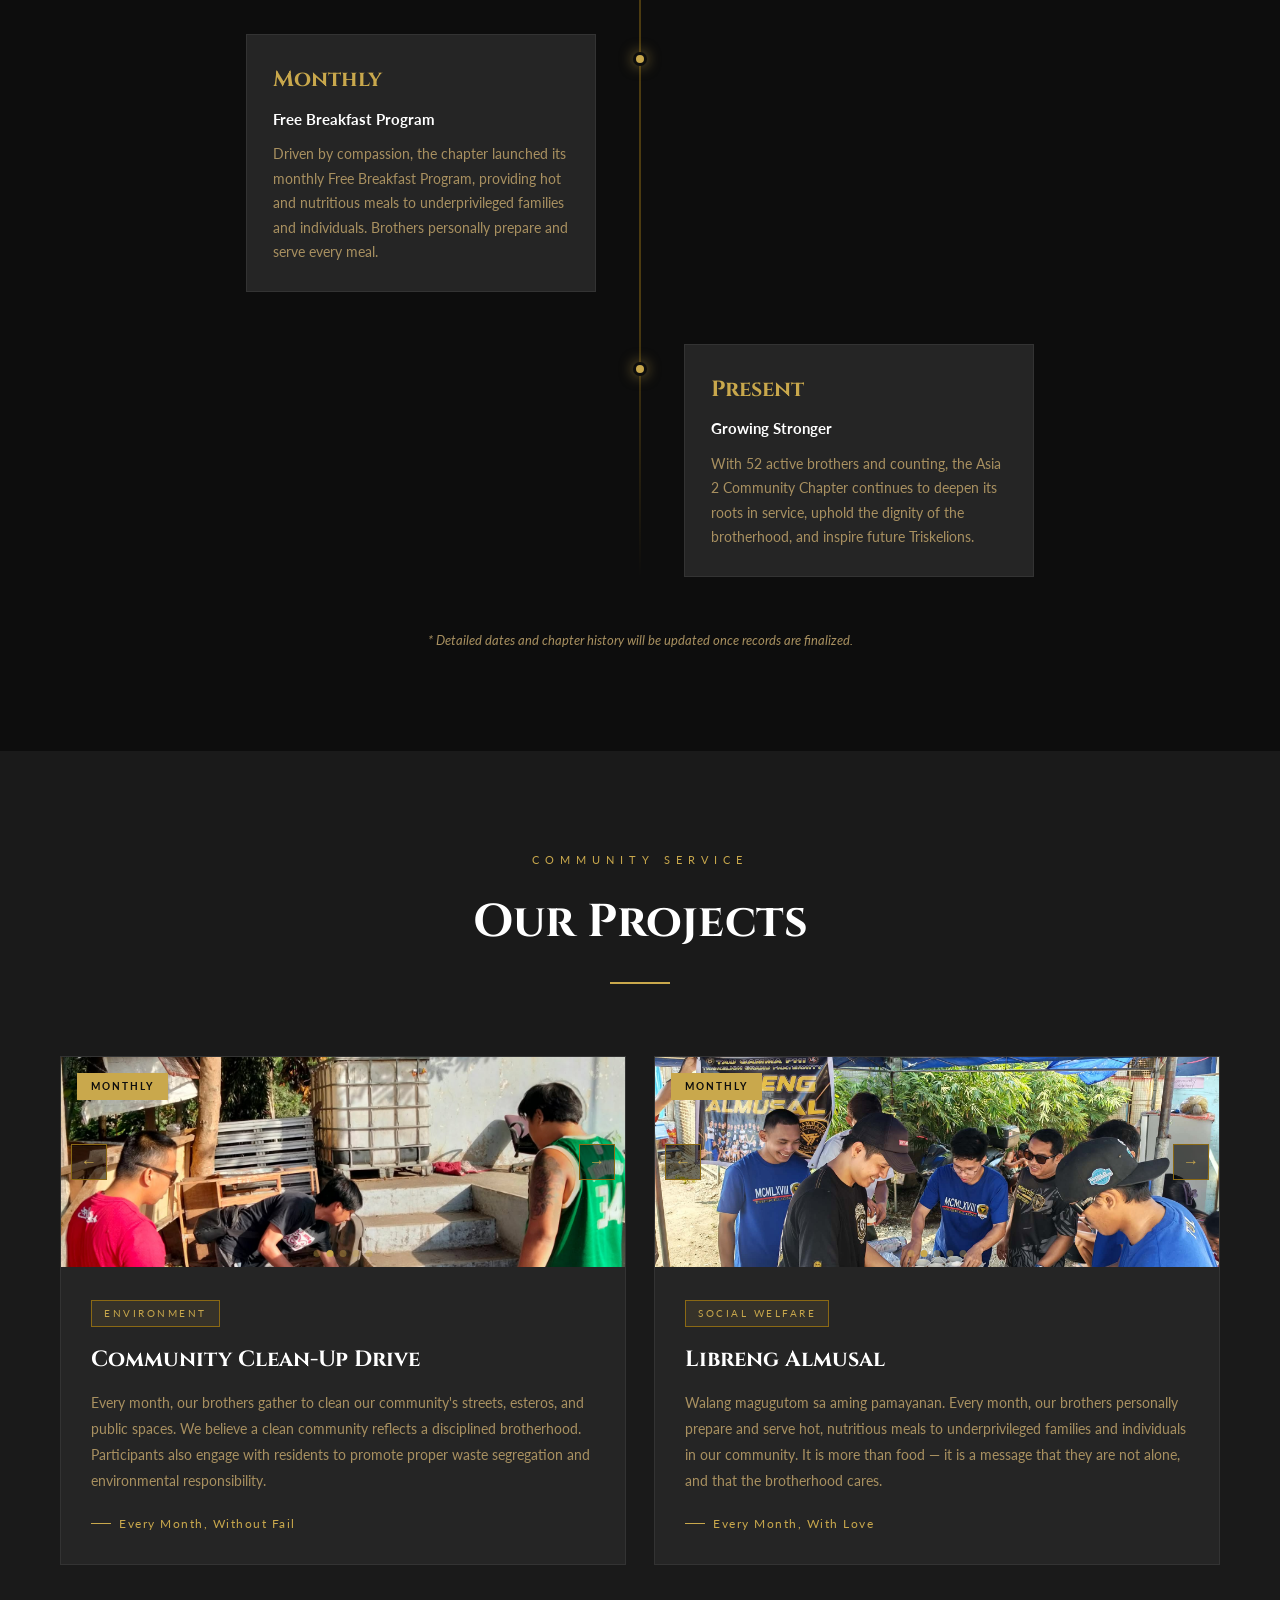
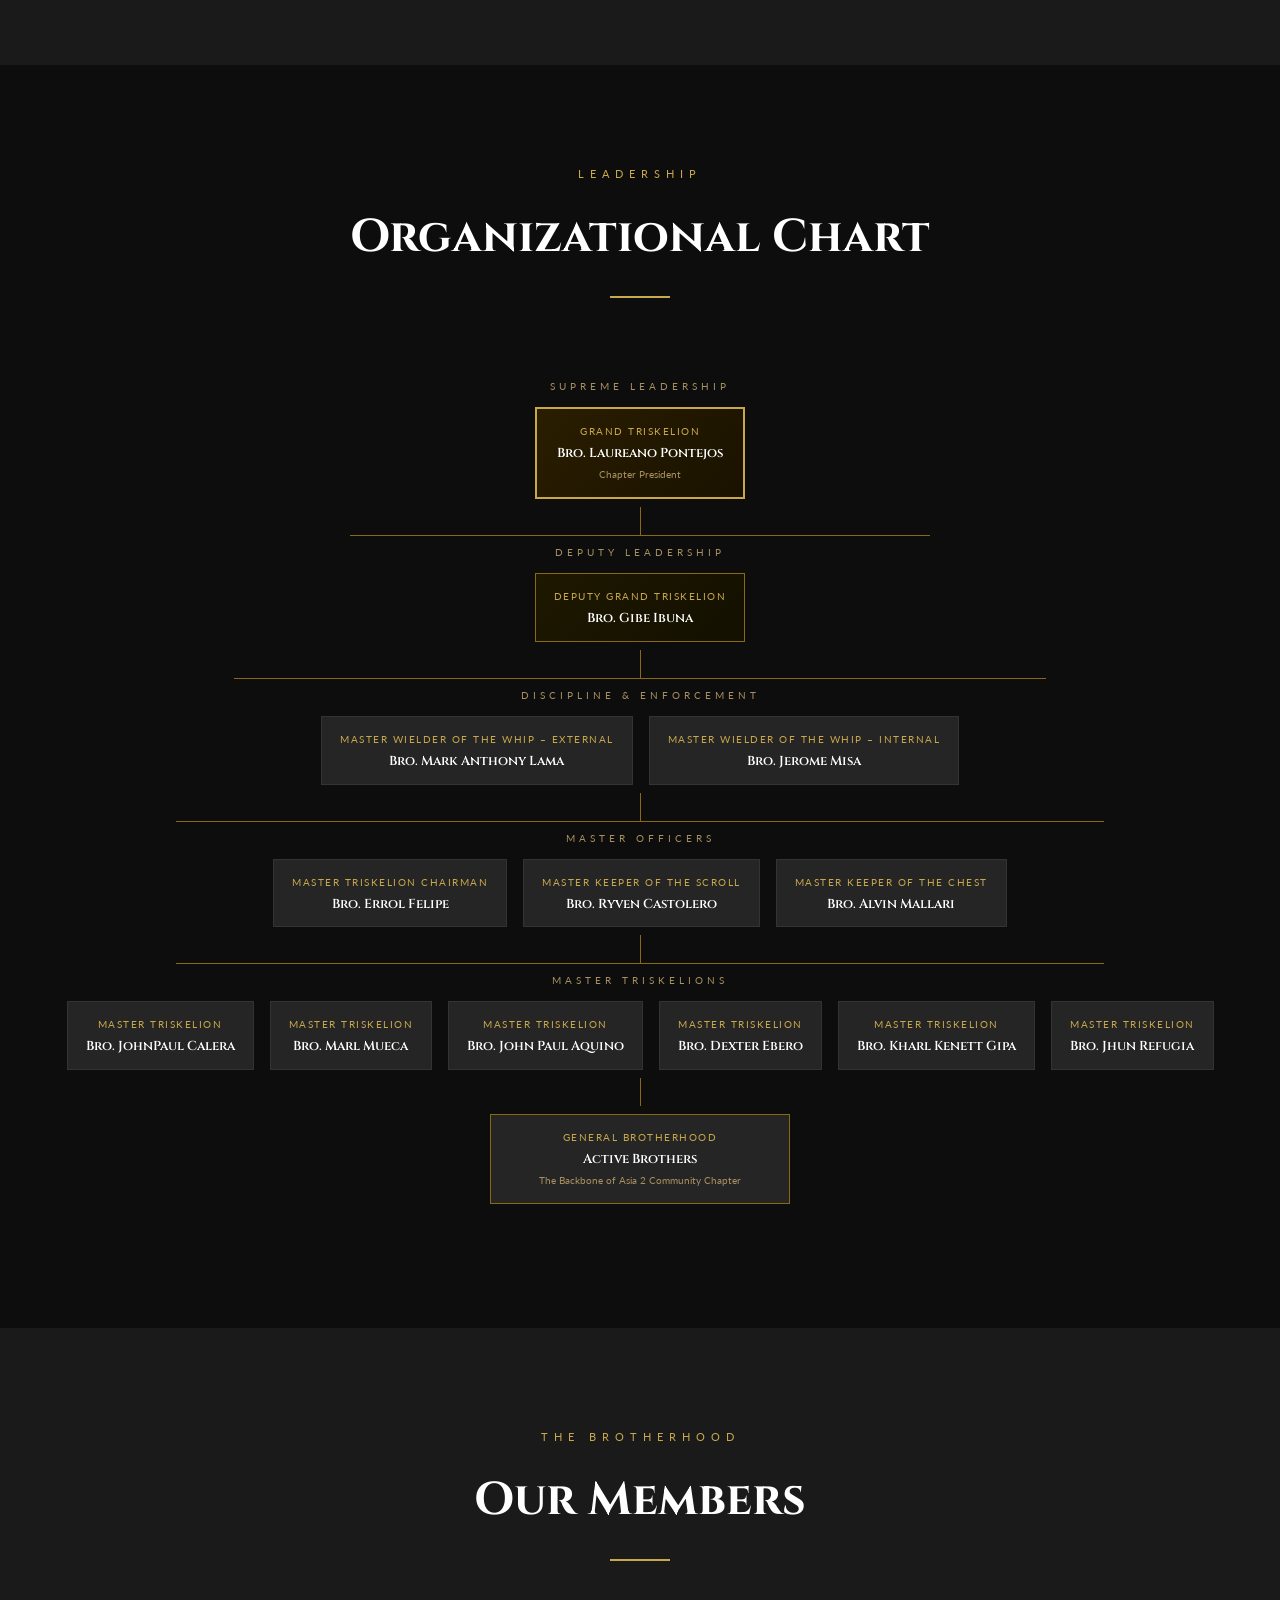
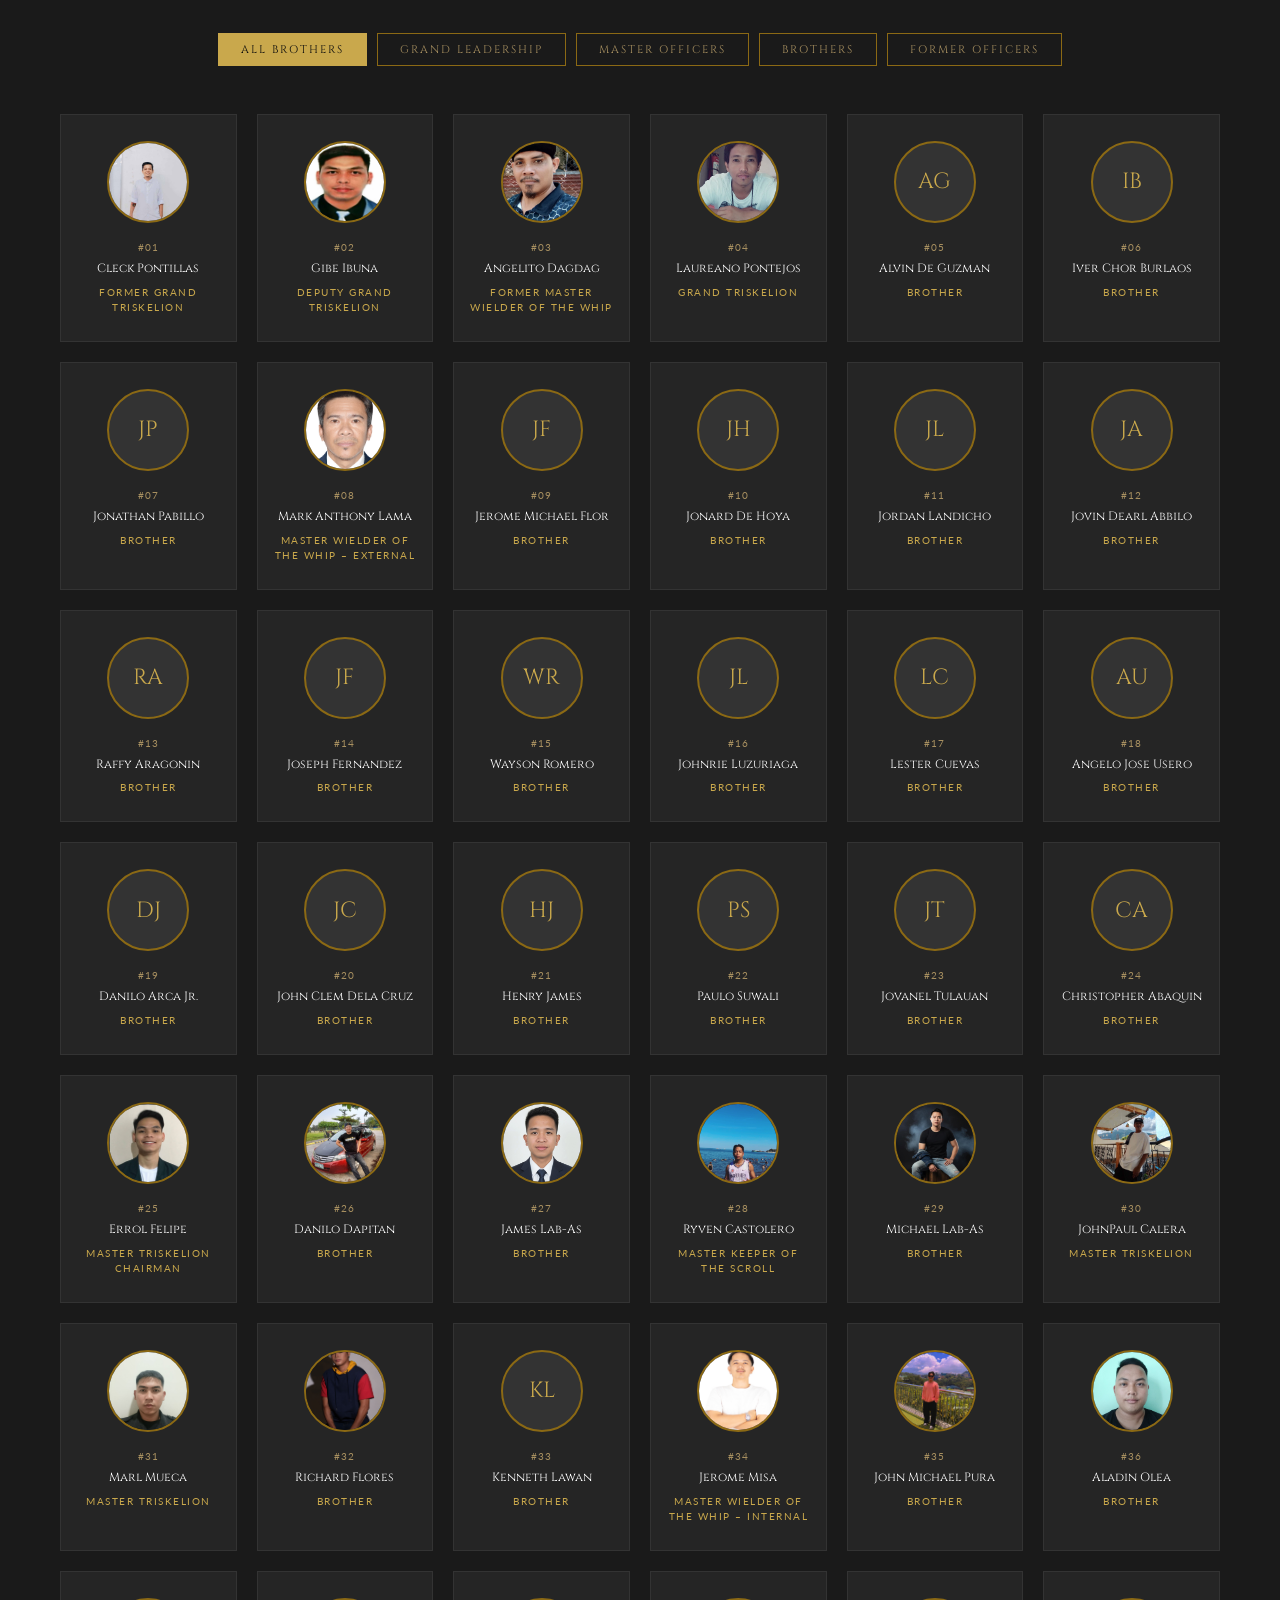
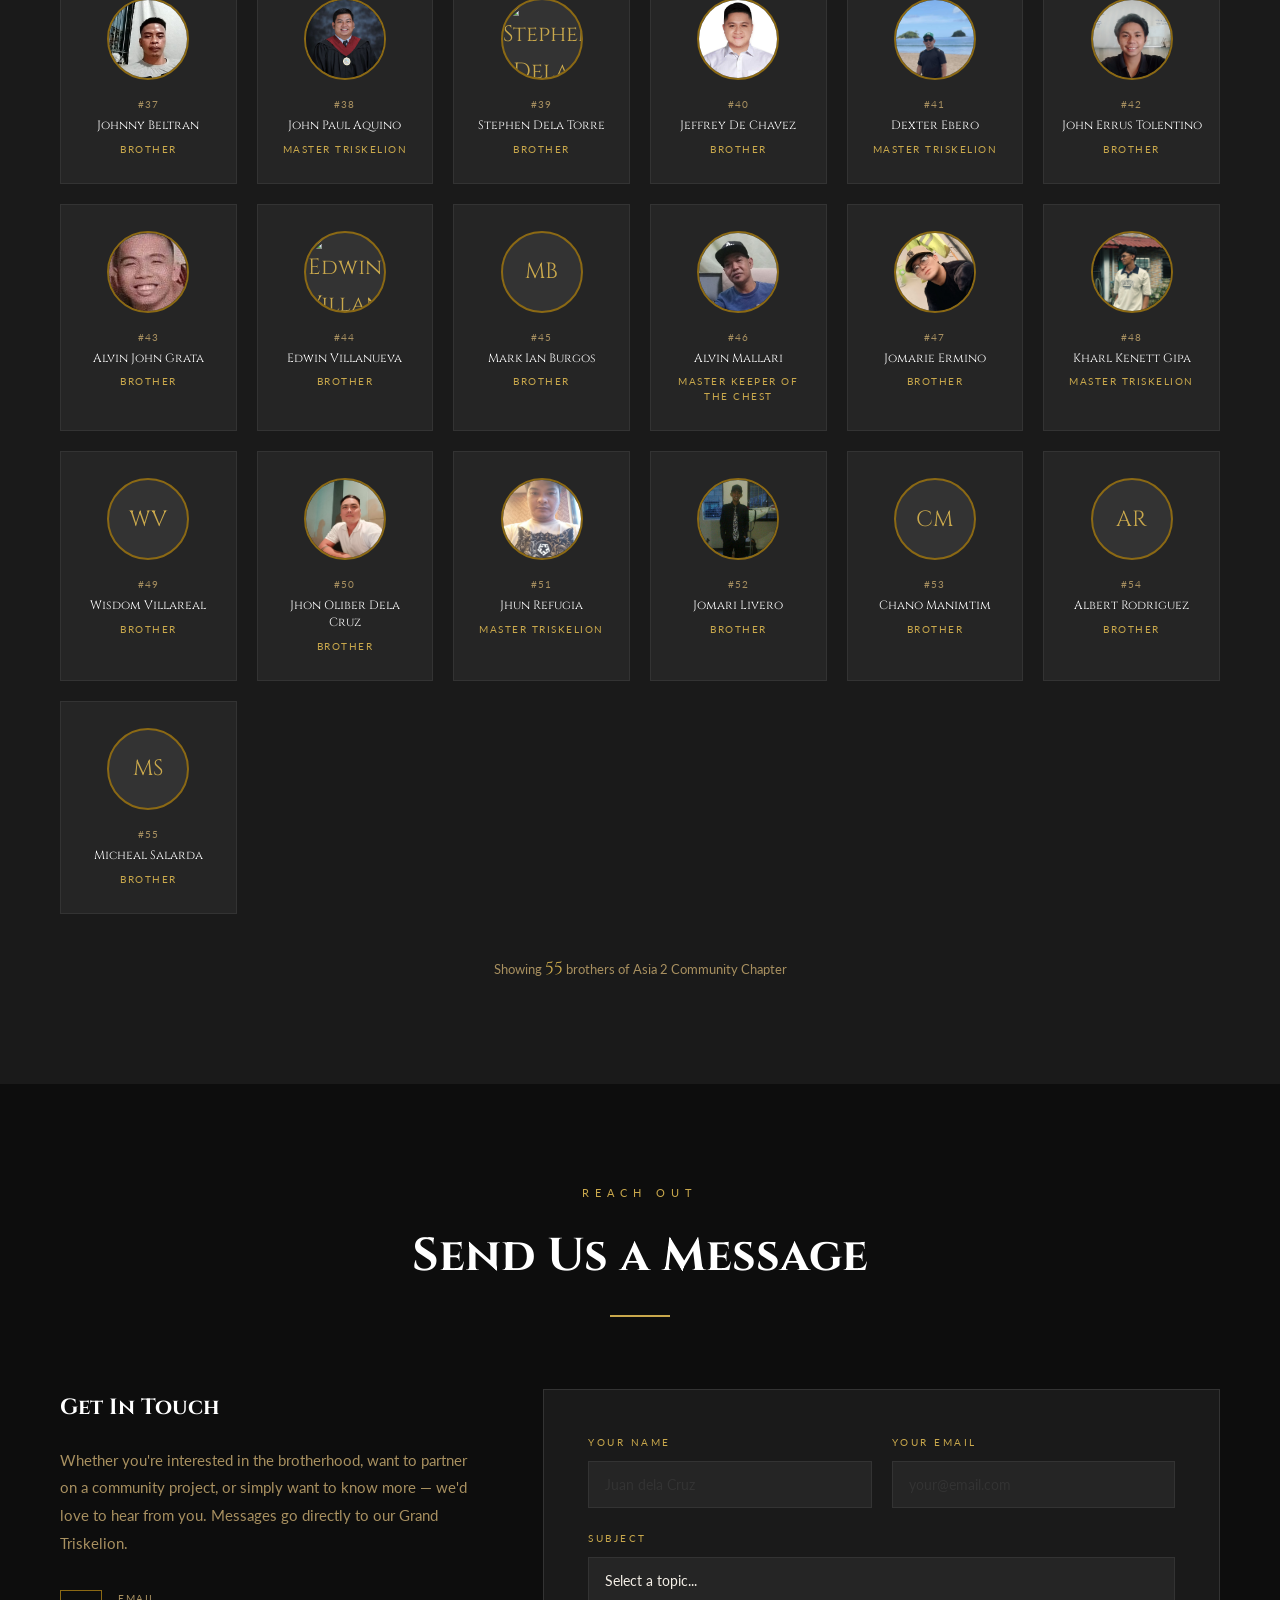
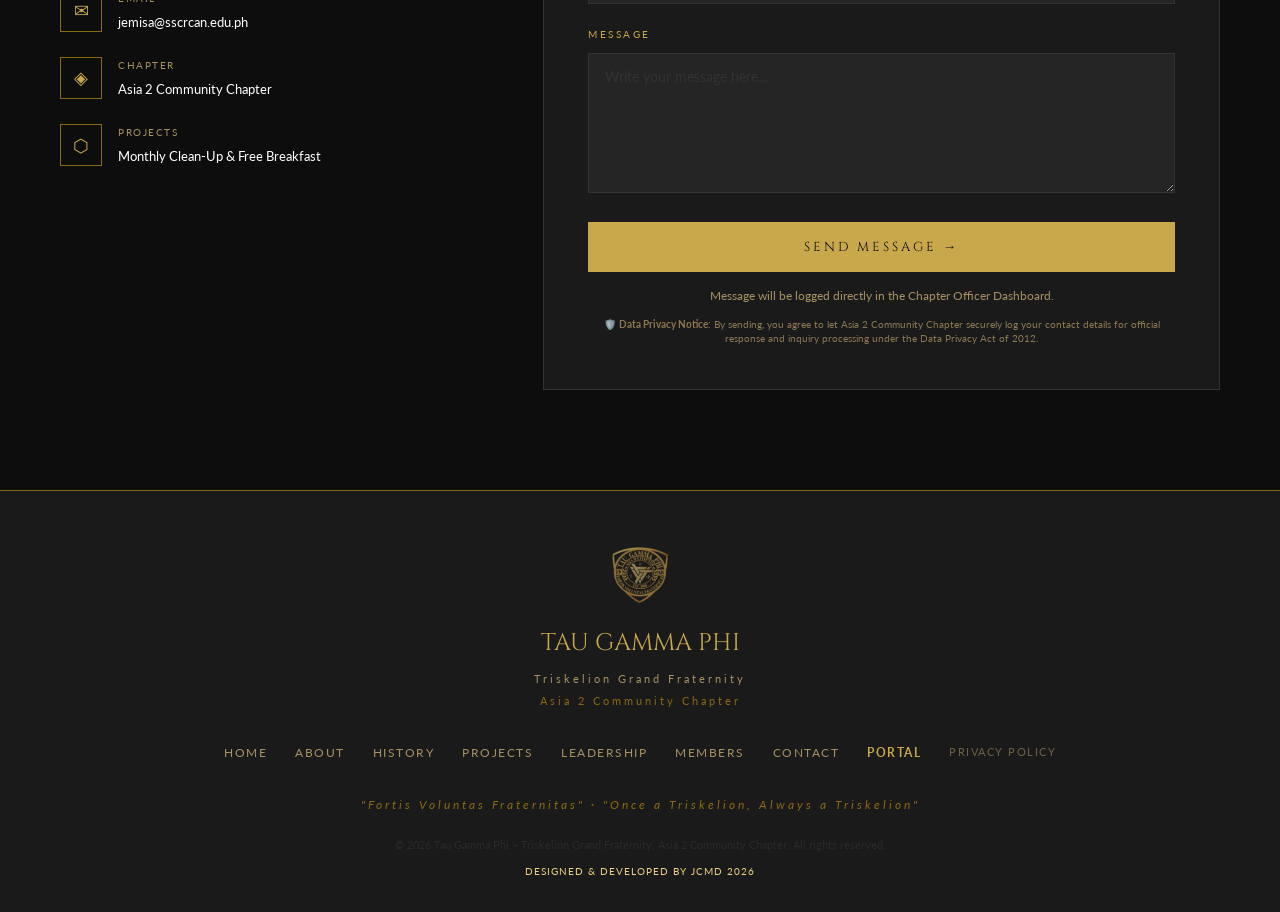
==== commit c83a3192: "full stack, login, database, dashboard, register, admin etc." ====
--- a/index.html
+++ b/index.html
@@ -10,6 +10,9 @@
   <link href="https://fonts.googleapis.com/css2?family=Cinzel:wght@400;600;700;900&family=Lato:ital,wght@0,300;0,400;0,700;1,400&display=swap" rel="stylesheet">
   <link rel="stylesheet" href="css/style.css">
   <link rel="stylesheet" href="css/chatbot.css">
+  
+  <!-- Supabase CDN Client Library -->
+  <script src="https://cdn.jsdelivr.net/npm/@supabase/supabase-js@2"></script>
 </head>
 <body>
 
@@ -30,6 +33,7 @@
     <li><a href="#orgchart">Leadership</a></li>
     <li><a href="#members">Members</a></li>
     <li><a href="#contact">Contact</a></li>
+    <li><a href="login.html" class="portal-nav-btn" style="color: var(--gold); border: 1px solid var(--gold); padding: 6px 14px; border-radius: 4px; font-weight: bold; margin-left: 10px; transition: all 0.3s; background: rgba(201,168,76,0.05);">Portal</a></li>
   </ul>
   <div class="nav-toggle" id="navToggle" aria-label="Toggle menu">
     <span></span><span></span><span></span>
@@ -45,6 +49,7 @@
   <a href="#orgchart">Leadership</a>
   <a href="#members">Members</a>
   <a href="#contact">Contact</a>
+  <a href="login.html" style="color: var(--gold); border: 1px solid var(--gold); padding: 10px 24px; border-radius: 4px; font-weight: bold; width: 80%; text-align: center; background: rgba(201,168,76,0.05);">Member Portal</a>
 </div>
 
 <!-- ===================== HERO ===================== -->
@@ -506,7 +511,10 @@
             <textarea id="msgBody" placeholder="Write your message here..." required></textarea>
           </div>
           <button type="submit" class="form-submit">Send Message →</button>
-          <p class="form-note">Message will open Gmail compose and send to our Grand Triskelion.</p>
+          <p class="form-note">Message will be logged directly in the Chapter Officer Dashboard.</p>
+          <p class="form-note" style="margin-top: 10px; font-size: 10px; color: var(--text-muted); opacity: 0.8; line-height: 1.4;">
+            🛡️ <strong>Data Privacy Notice:</strong> By sending, you agree to let Asia 2 Community Chapter securely log your contact details for official response and inquiry processing under the Data Privacy Act of 2012.
+          </p>
           <div class="form-success" id="formSuccess">
             ✦ &nbsp; Gmail compose opened. Thank you, Brother! &nbsp; ✦
           </div>
@@ -533,12 +541,54 @@
     <a href="#orgchart">Leadership</a>
     <a href="#members">Members</a>
     <a href="#contact">Contact</a>
+    <a href="login.html" style="color: var(--gold); font-weight: bold;">Portal</a>
+    <a href="javascript:void(0)" onclick="showOverlayScreen('privacyModal')" style="opacity: 0.6; font-size: 11px;">Privacy Policy</a>
   </nav>
   <p class="footer-motto">"Fortis Voluntas Fraternitas" · "Once a Triskelion, Always a Triskelion"</p>
-  <p class="footer-copy">© 2025 Tau Gamma Phi – Triskelion Grand Fraternity, Asia 2 Community Chapter. All rights reserved.</p>
+  <p class="footer-copy">© 2026 Tau Gamma Phi – Triskelion Grand Fraternity, Asia 2 Community Chapter. All rights reserved.</p>
+  <p class="footer-credit" style="font-size: 10px; color: var(--gold-light); margin-top: 8px; letter-spacing: 1px; text-transform: uppercase;">Designed & Developed by JCMD 2026</p>
 </footer>
 
+<!-- DATA PRIVACY POLICY MODAL -->
+<div class="overlay-screen" id="privacyModal">
+  <div class="overlay-card" style="text-align: left; max-width: 600px; max-height: 80vh; overflow-y: auto;">
+    <h3 class="overlay-title" style="margin-bottom: 20px; font-family: 'Cinzel', serif; color: var(--gold); border-bottom: 1px solid rgba(201,168,76,0.2); padding-bottom: 10px;">
+      🛡️ DATA PRIVACY POLICY
+    </h3>
+    <div style="font-size: 12px; color: var(--text-muted); line-height: 1.6; display: flex; flex-direction: column; gap: 14px;">
+      <p><strong>Tau Gamma Phi - Asia 2 Community Chapter</strong> ("we", "our") is committed to protecting your personal data in compliance with the <strong>Philippine Data Privacy Act of 2012 (RA 10173)</strong>.</p>
+      
+      <div>
+        <h4 style="color: var(--white); margin-bottom: 5px; font-size: 13px;">1. Information We Collect</h4>
+        <p>When you register on the portal or submit our contact form, we securely collect: Full Name, Email, Triskelion Birthdate (membership date), Batch Name, Alias, and Profile Credentials.</p>
+      </div>
+
+      <div>
+        <h4 style="color: var(--white); margin-bottom: 5px; font-size: 13px;">2. Purpose of Collection</h4>
+        <p>Your details are processed exclusively for: official chapter record-keeping, verification of membership, fraternity feed updates, contribution logging, and responding to website inquiries.</p>
+      </div>
+
+      <div>
+        <h4 style="color: var(--white); margin-bottom: 5px; font-size: 13px;">3. Data Security & Storage</h4>
+        <p>All data is hosted securely using enterprise-grade Supabase servers with Row-Level Security (RLS) policies. Only authorized chapter officers can access or manage dashboard logs.</p>
+      </div>
+
+      <div>
+        <h4 style="color: var(--white); margin-bottom: 5px; font-size: 13px;">4. Your Privacy Rights</h4>
+        <p>Under the Data Privacy Act, you have the right to request access to your data, request correction of erroneous profiles, or demand permanent erasure of your portal data at any time.</p>
+      </div>
+
+      <p style="border-top: 1px solid rgba(255,255,255,0.05); padding-top: 10px; font-size: 11px;">For any data protection inquiries, contact the chapter administrator at <strong>jemisa@sscrcan.edu.ph</strong>.</p>
+    </div>
+    <button class="btn-gold" onclick="closeOverlayScreen('privacyModal')" style="width: 100%; margin-top: 20px; font-family:'Cinzel', serif; font-size:11px; padding:12px; cursor:pointer;">
+      I Accept & Close
+    </button>
+  </div>
+</div>
+
 <!-- Scripts -->
+<script src="js/config.js"></script>
+<script src="js/supabase-client.js"></script>
 <script src="js/members.js"></script>
 <script src="js/main.js"></script>
 <script src="js/chatbot.js"></script>
--- a/css/style.css
+++ b/css/style.css
@@ -469,3 +469,50 @@
   .hero-title { font-size: clamp(32px, 10vw, 60px); }
   footer { padding: 40px 24px 24px; }
 }
+
+/* ============================================================
+   DATA PRIVACY POLICY OVERLAY MODAL
+   ============================================================ */
+.overlay-screen {
+  position: fixed;
+  top: 0;
+  left: 0;
+  width: 100%;
+  height: 100%;
+  background: rgba(10, 10, 10, 0.95);
+  backdrop-filter: blur(8px);
+  display: flex;
+  justify-content: center;
+  align-items: center;
+  z-index: 10000;
+  opacity: 0;
+  pointer-events: none;
+  transition: opacity 0.4s ease;
+}
+
+.overlay-screen.active {
+  opacity: 1;
+  pointer-events: auto;
+}
+
+.overlay-card {
+  background: #141414;
+  border: 1px solid rgba(201, 168, 76, 0.2);
+  padding: 30px;
+  border-radius: 8px;
+  max-width: 580px;
+  width: 90%;
+  box-shadow: 0 10px 40px rgba(0, 0, 0, 0.5);
+  animation: slideUp 0.4s cubic-bezier(0.16, 1, 0.3, 1) forwards;
+}
+
+@keyframes slideUp {
+  from {
+    transform: translateY(30px);
+    opacity: 0;
+  }
+  to {
+    transform: translateY(0);
+    opacity: 1;
+  }
+}
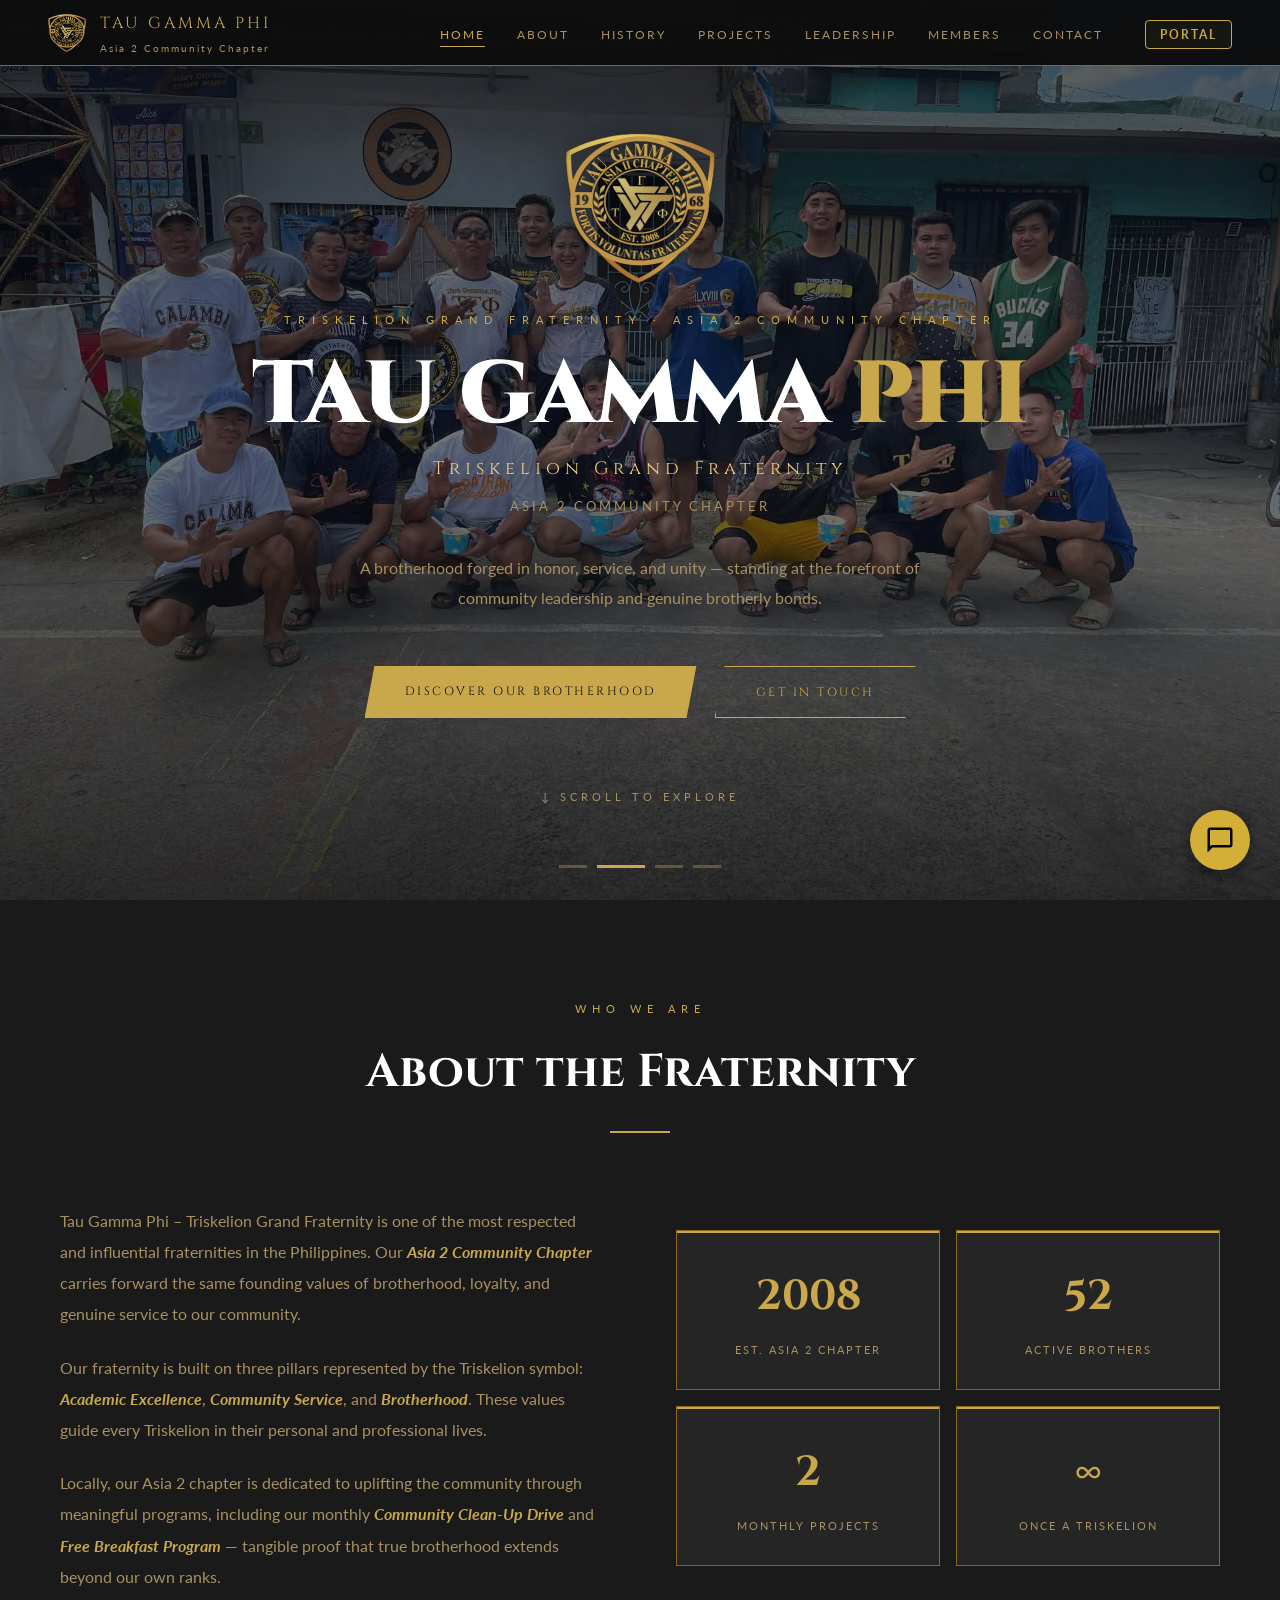
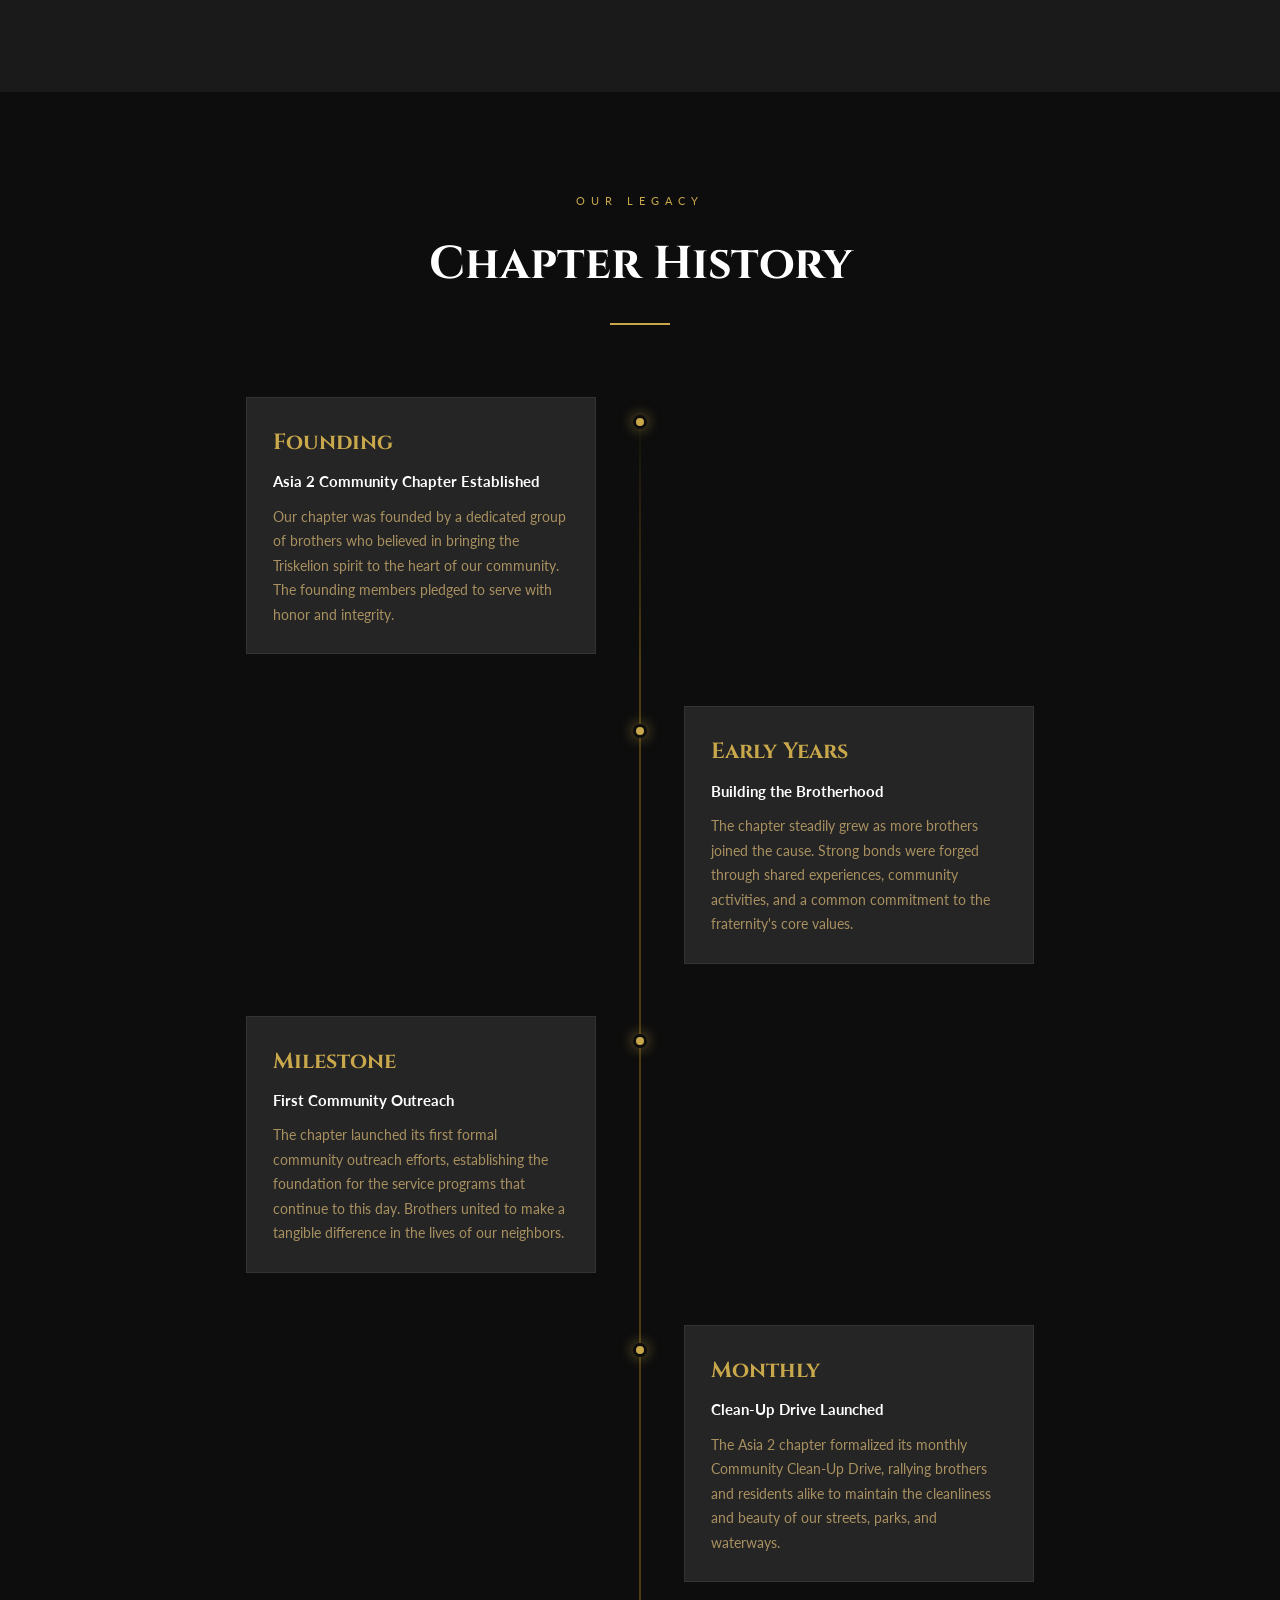
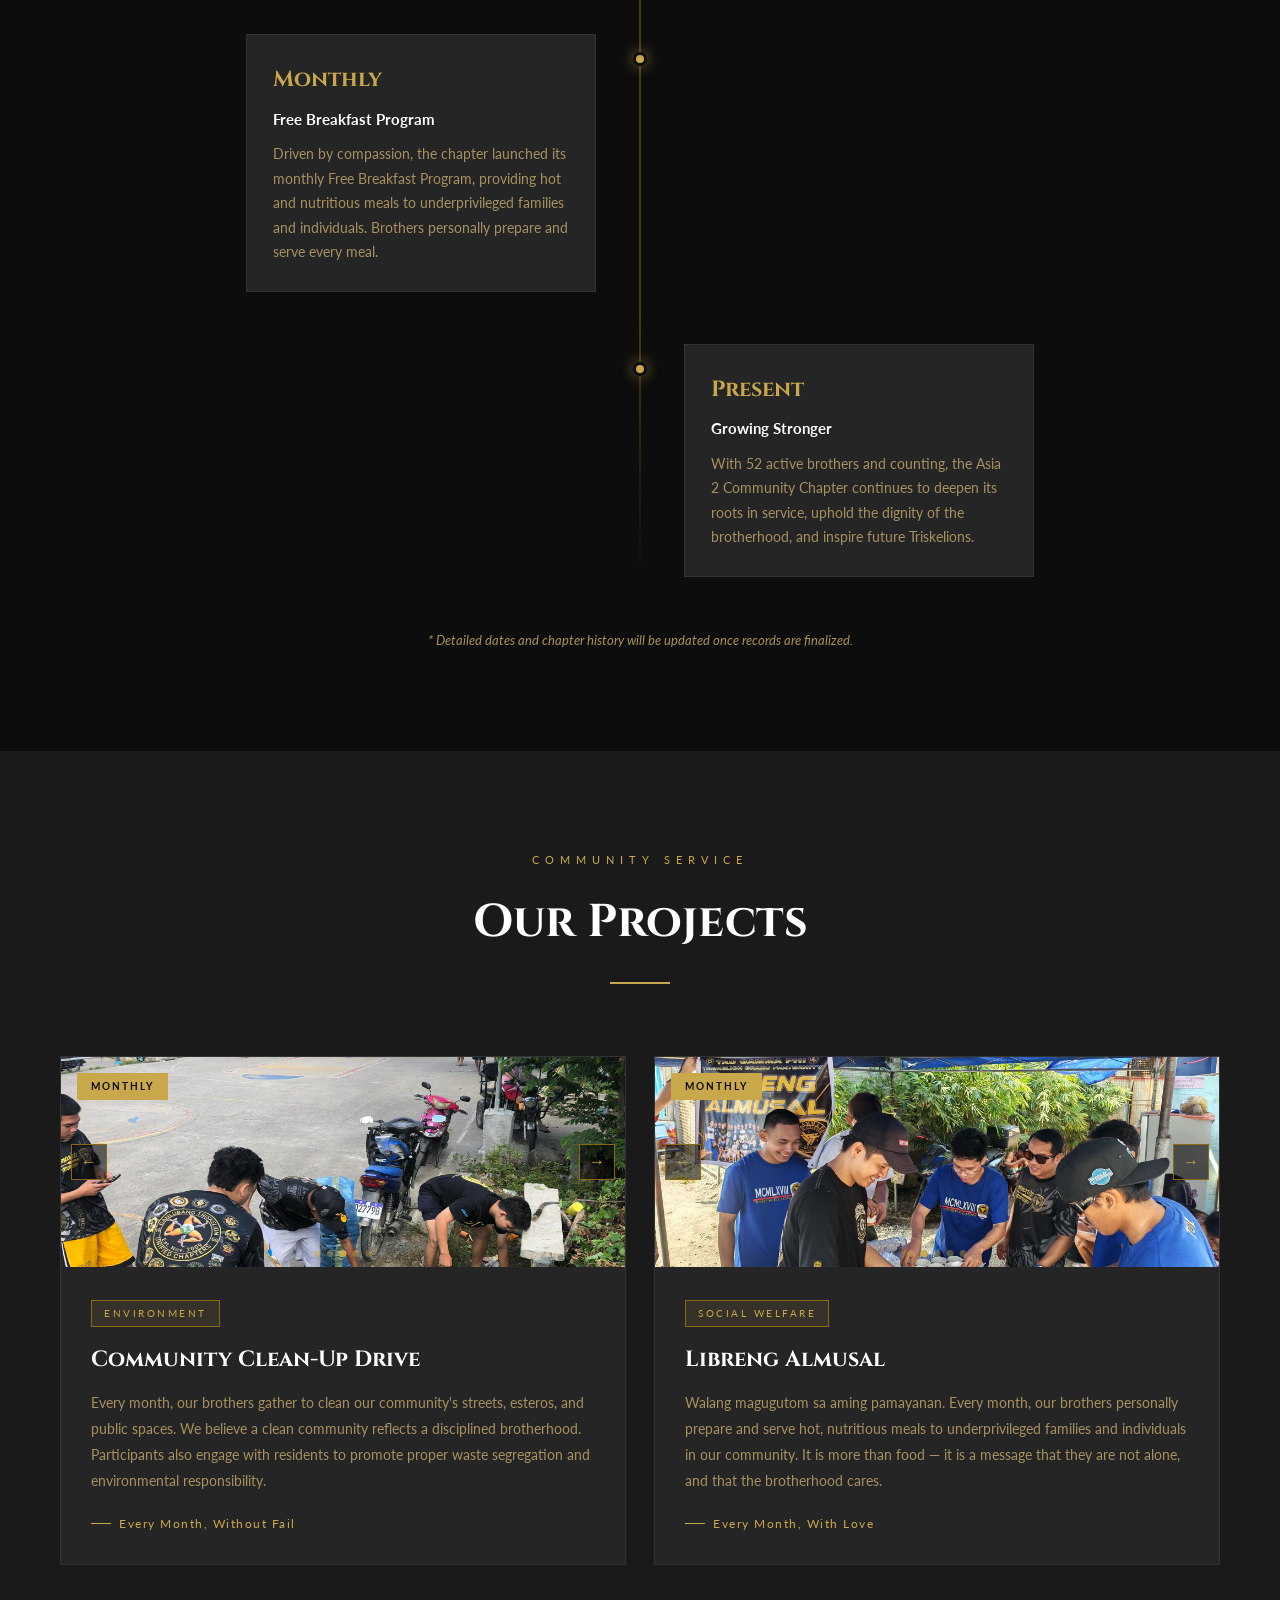
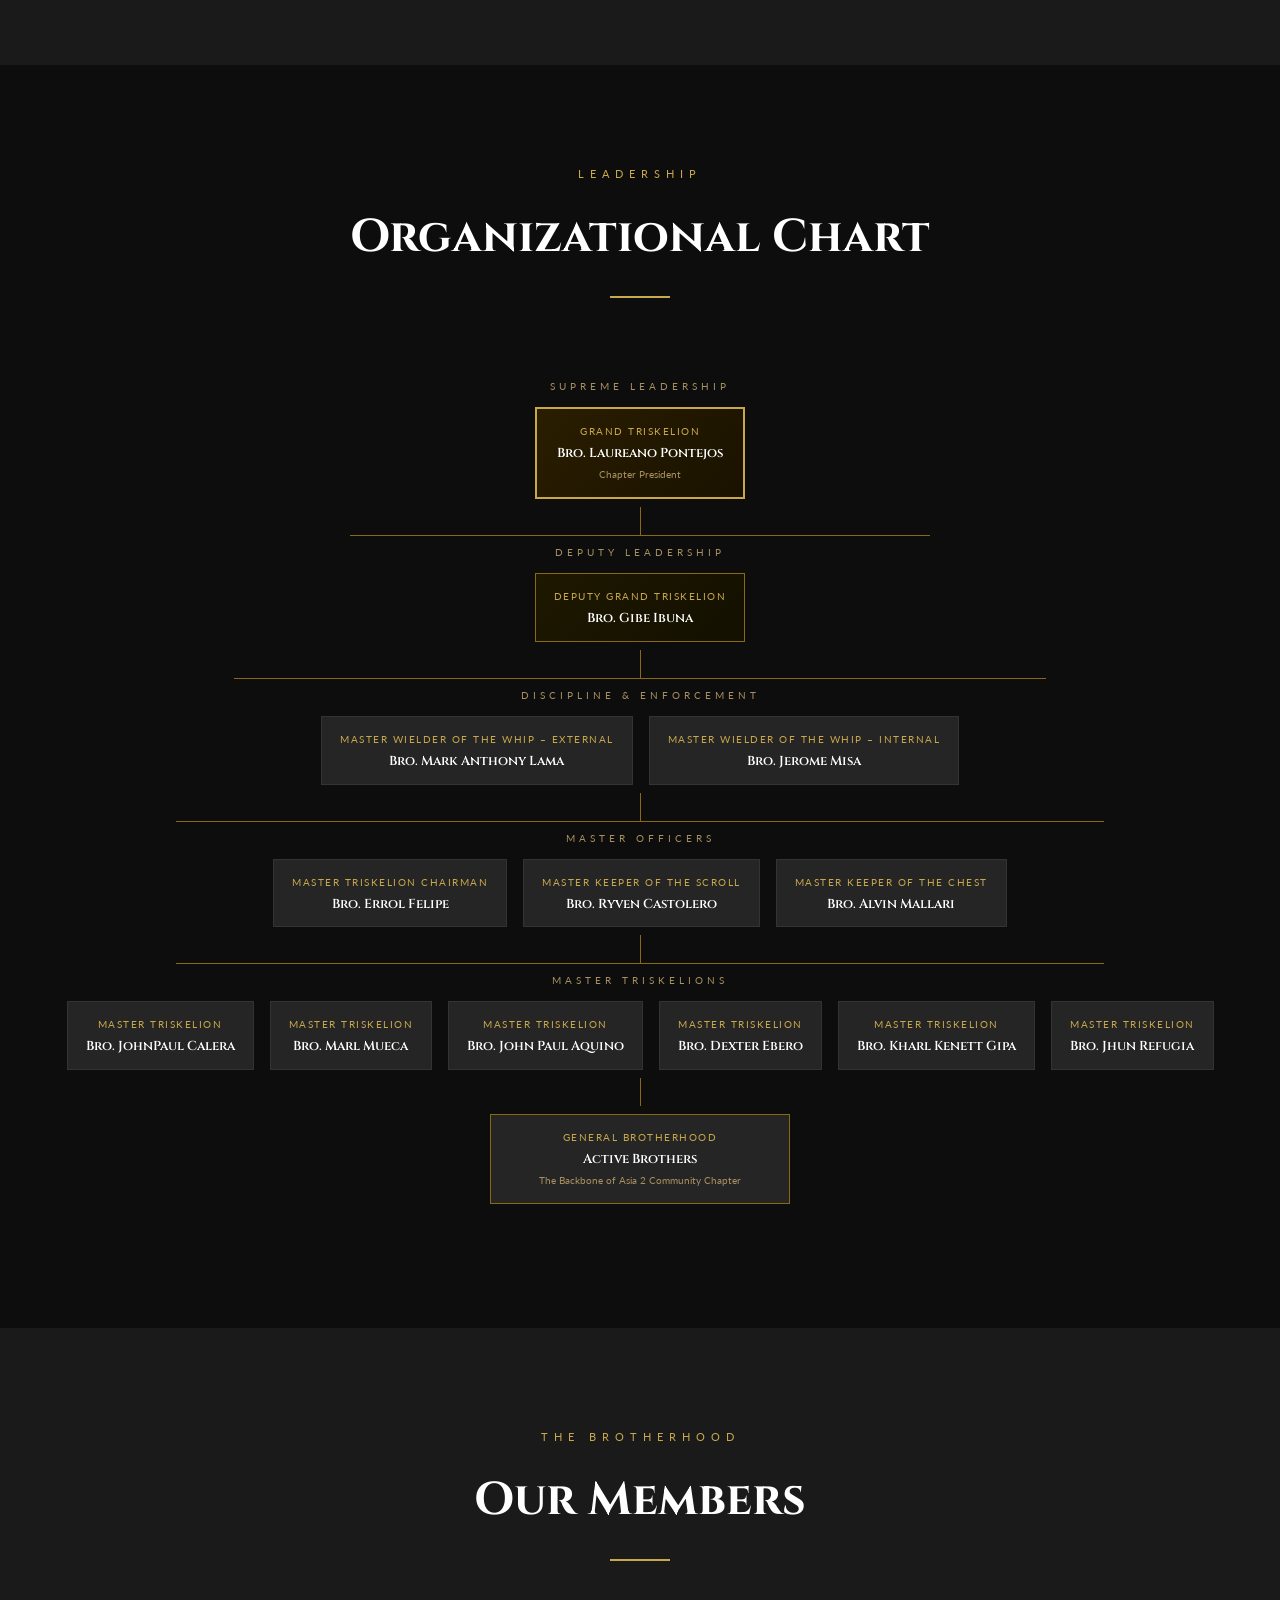
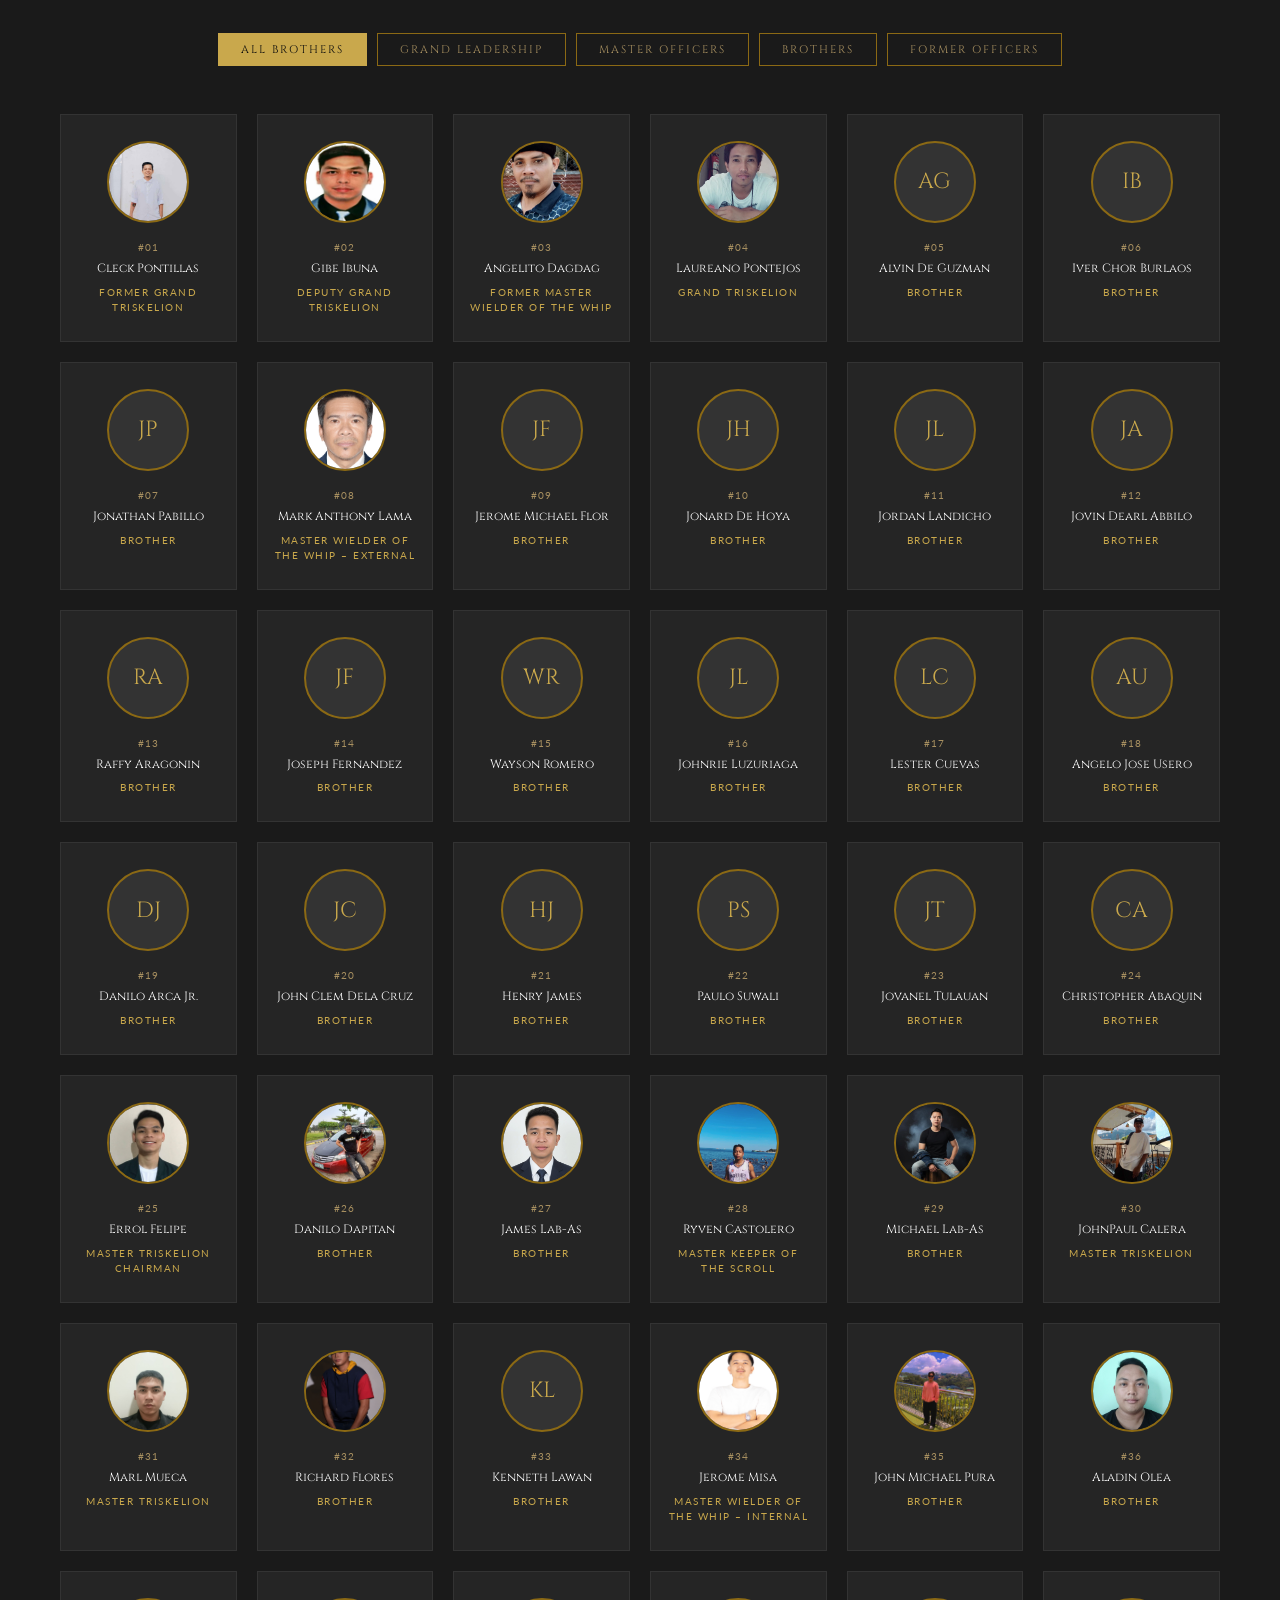
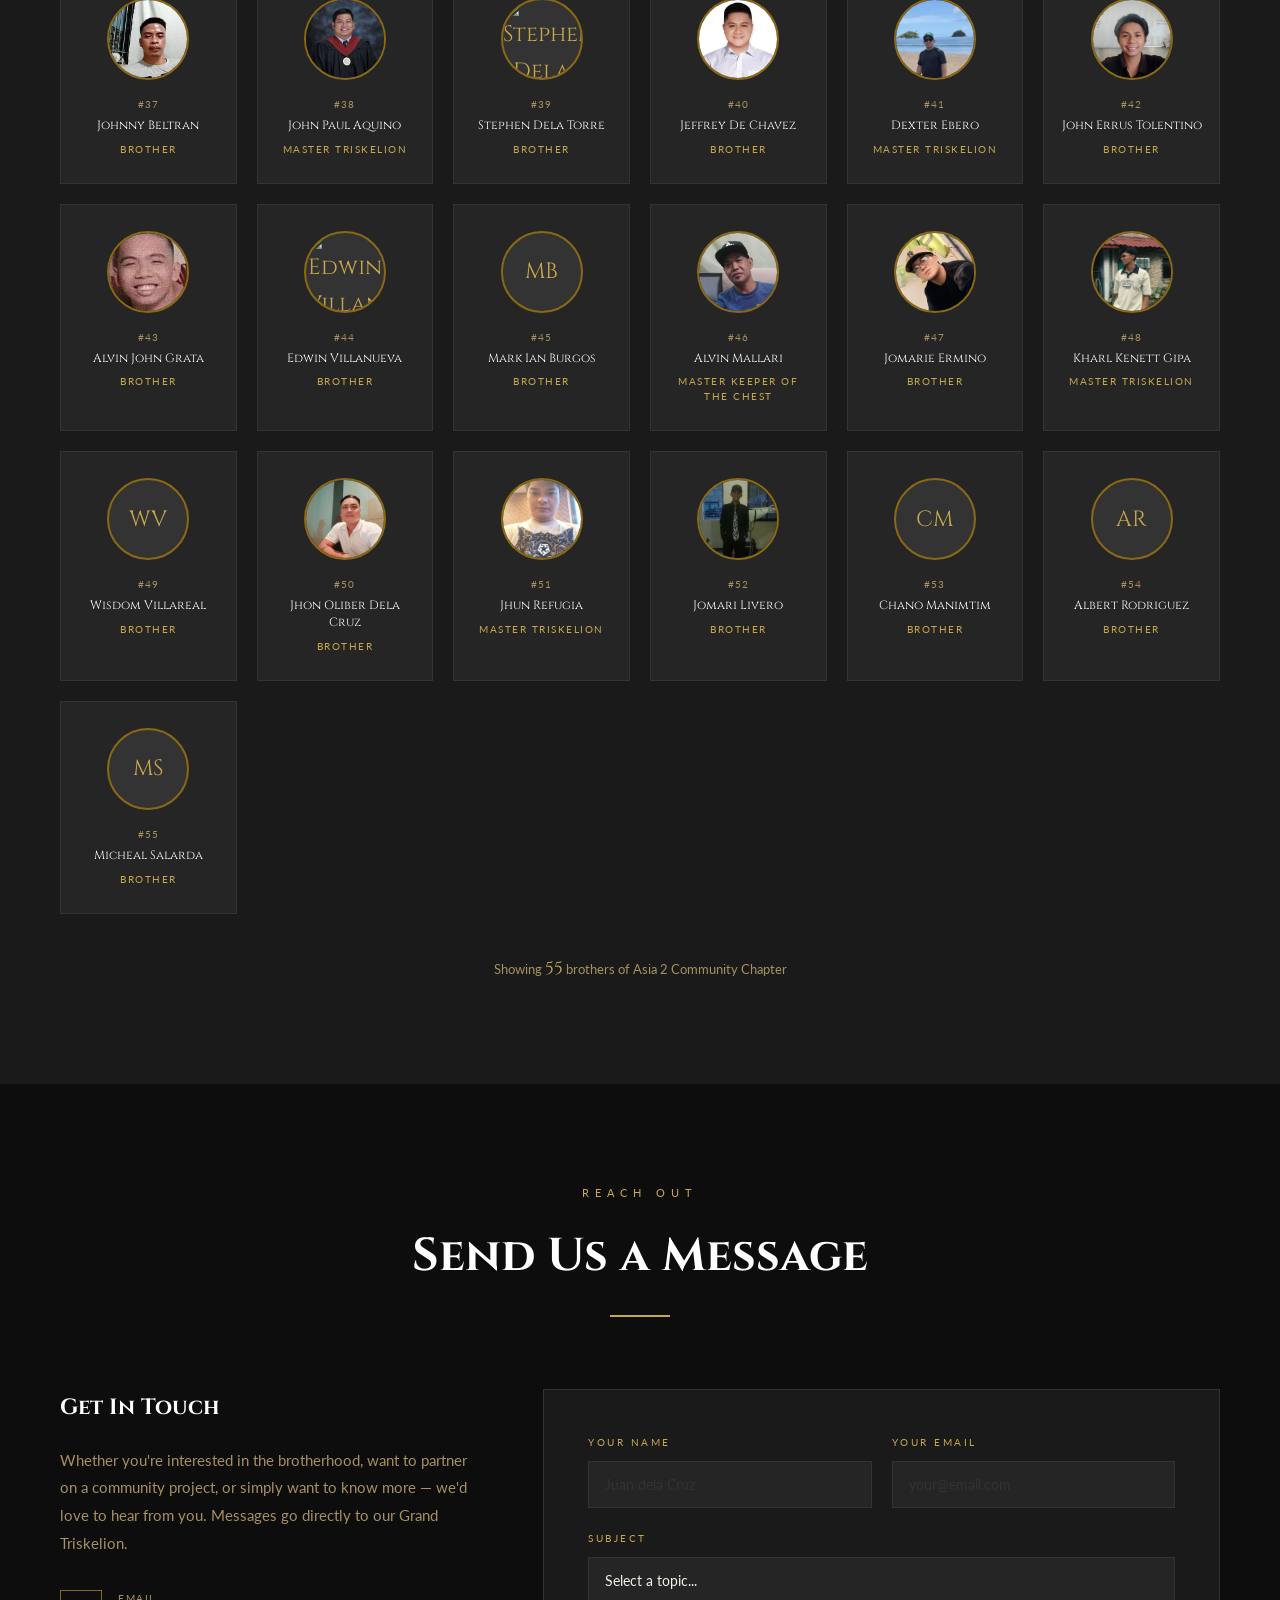
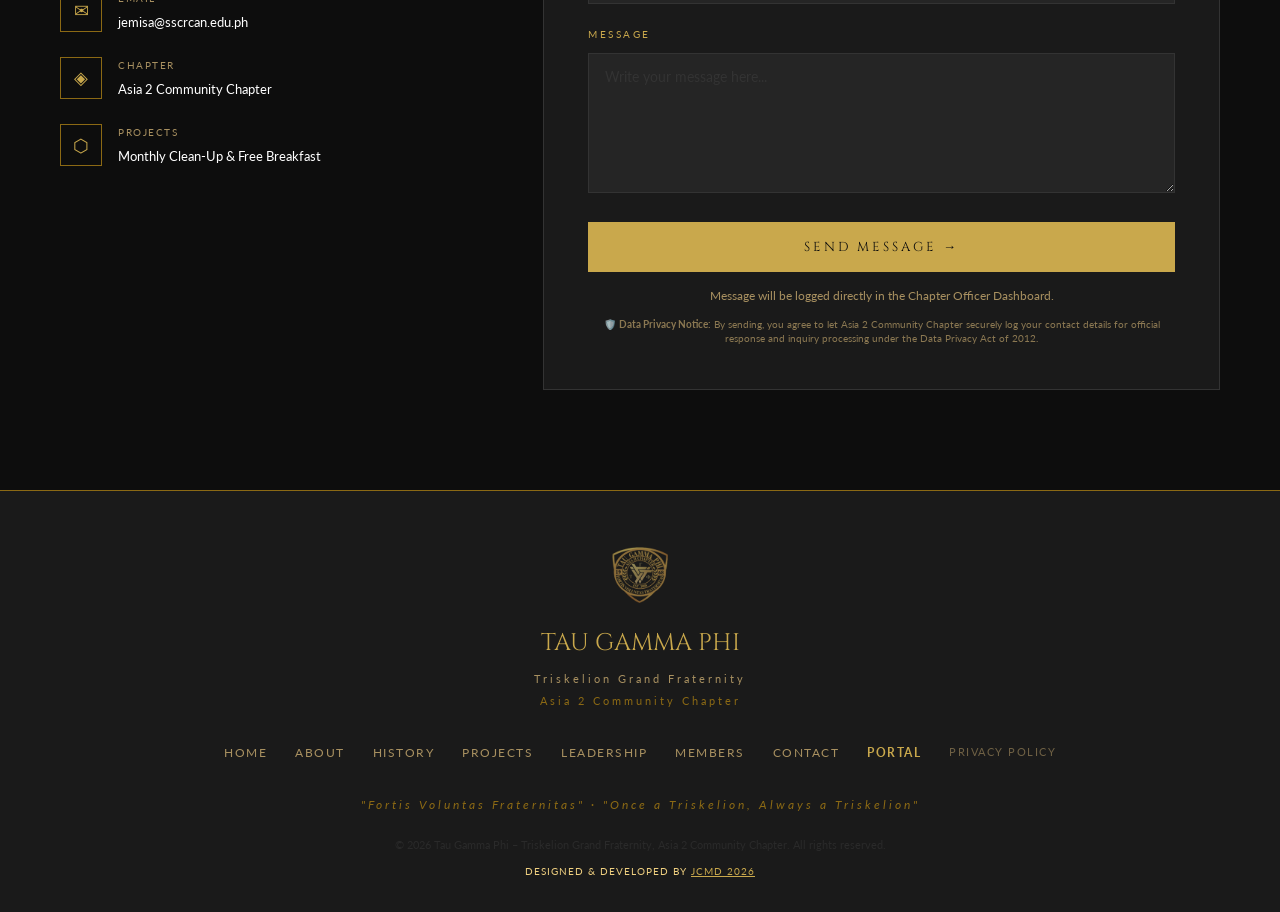
==== commit 4a350749: "added report issue, message notif etc." ====
--- a/index.html
+++ b/index.html
@@ -546,7 +546,7 @@
   </nav>
   <p class="footer-motto">"Fortis Voluntas Fraternitas" · "Once a Triskelion, Always a Triskelion"</p>
   <p class="footer-copy">© 2026 Tau Gamma Phi – Triskelion Grand Fraternity, Asia 2 Community Chapter. All rights reserved.</p>
-  <p class="footer-credit" style="font-size: 10px; color: var(--gold-light); margin-top: 8px; letter-spacing: 1px; text-transform: uppercase;">Designed & Developed by JCMD 2026</p>
+  <p class="footer-credit" style="font-size: 10px; color: var(--gold-light); margin-top: 8px; letter-spacing: 1px; text-transform: uppercase;">Designed & Developed by <a href="https://jcmd.online/" target="_blank" style="color:var(--gold); text-decoration:underline;">JCMD 2026</a></p>
 </footer>
 
 <!-- DATA PRIVACY POLICY MODAL -->
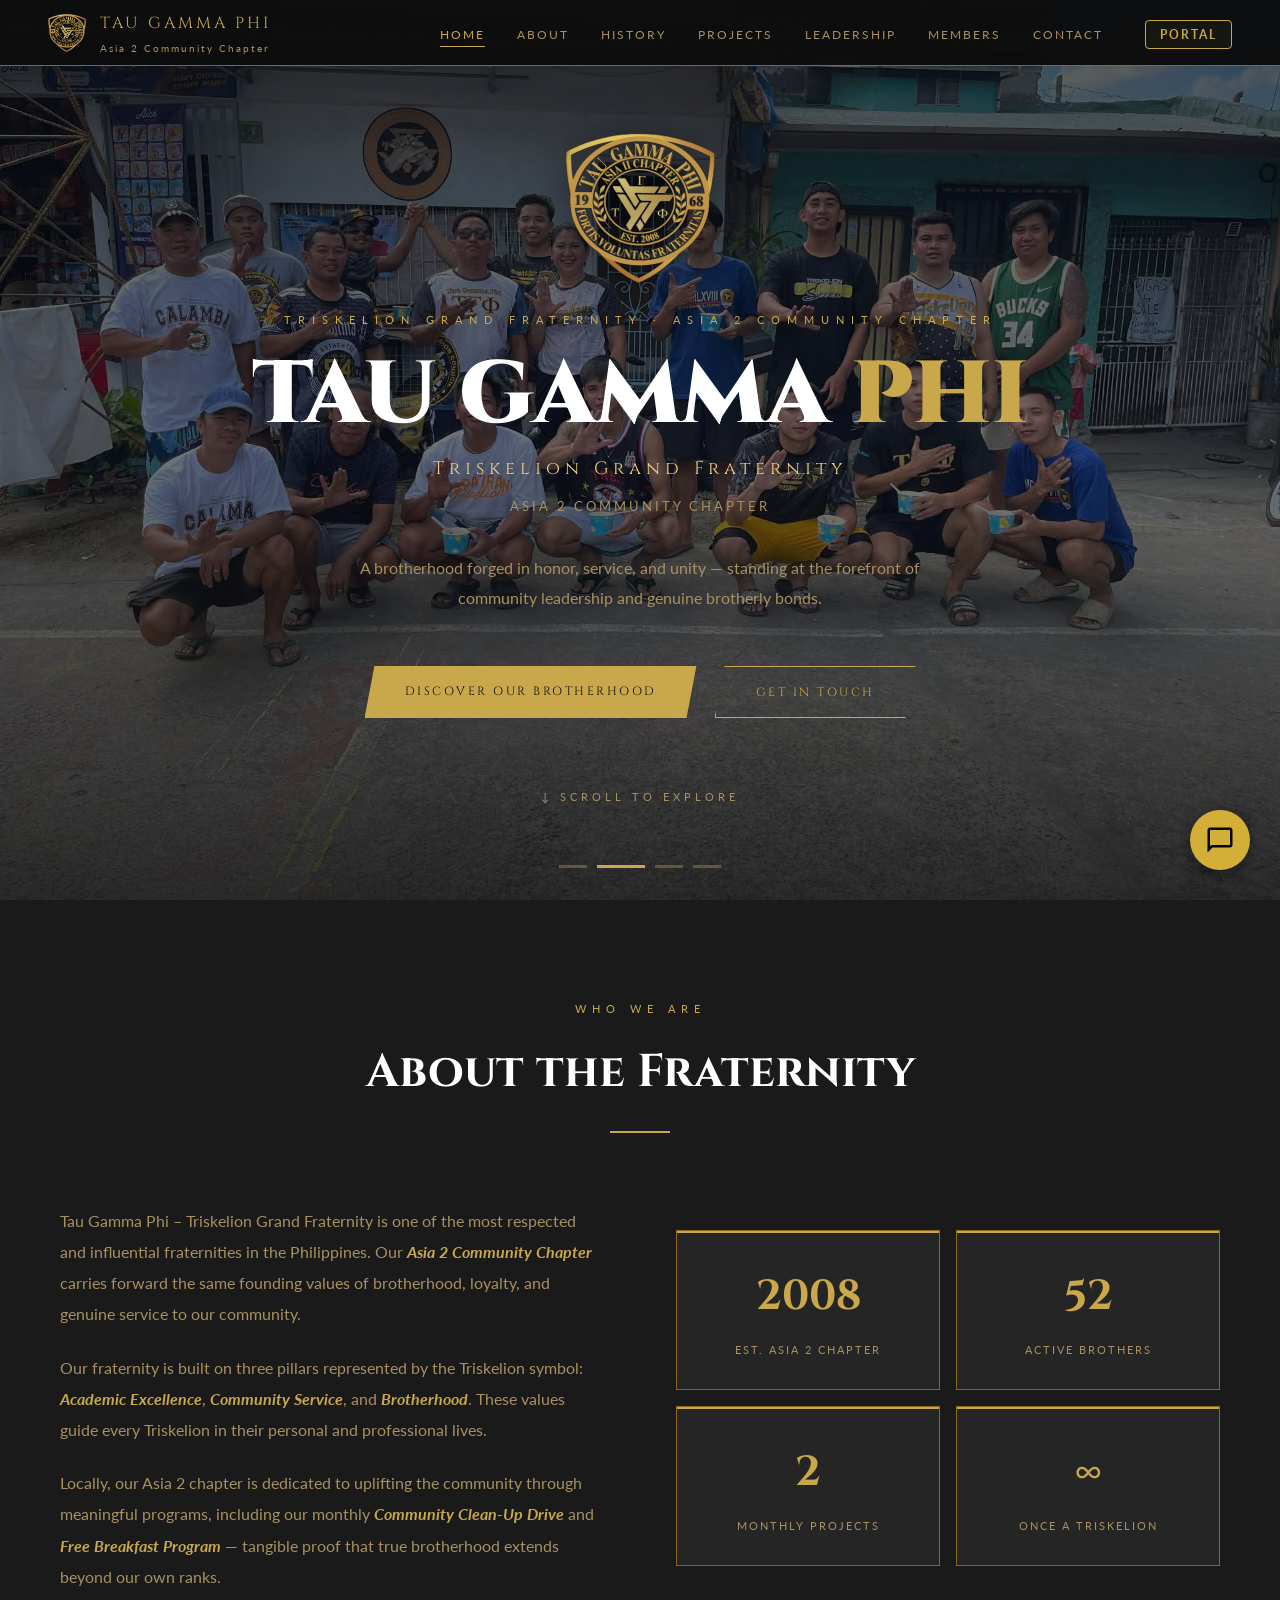
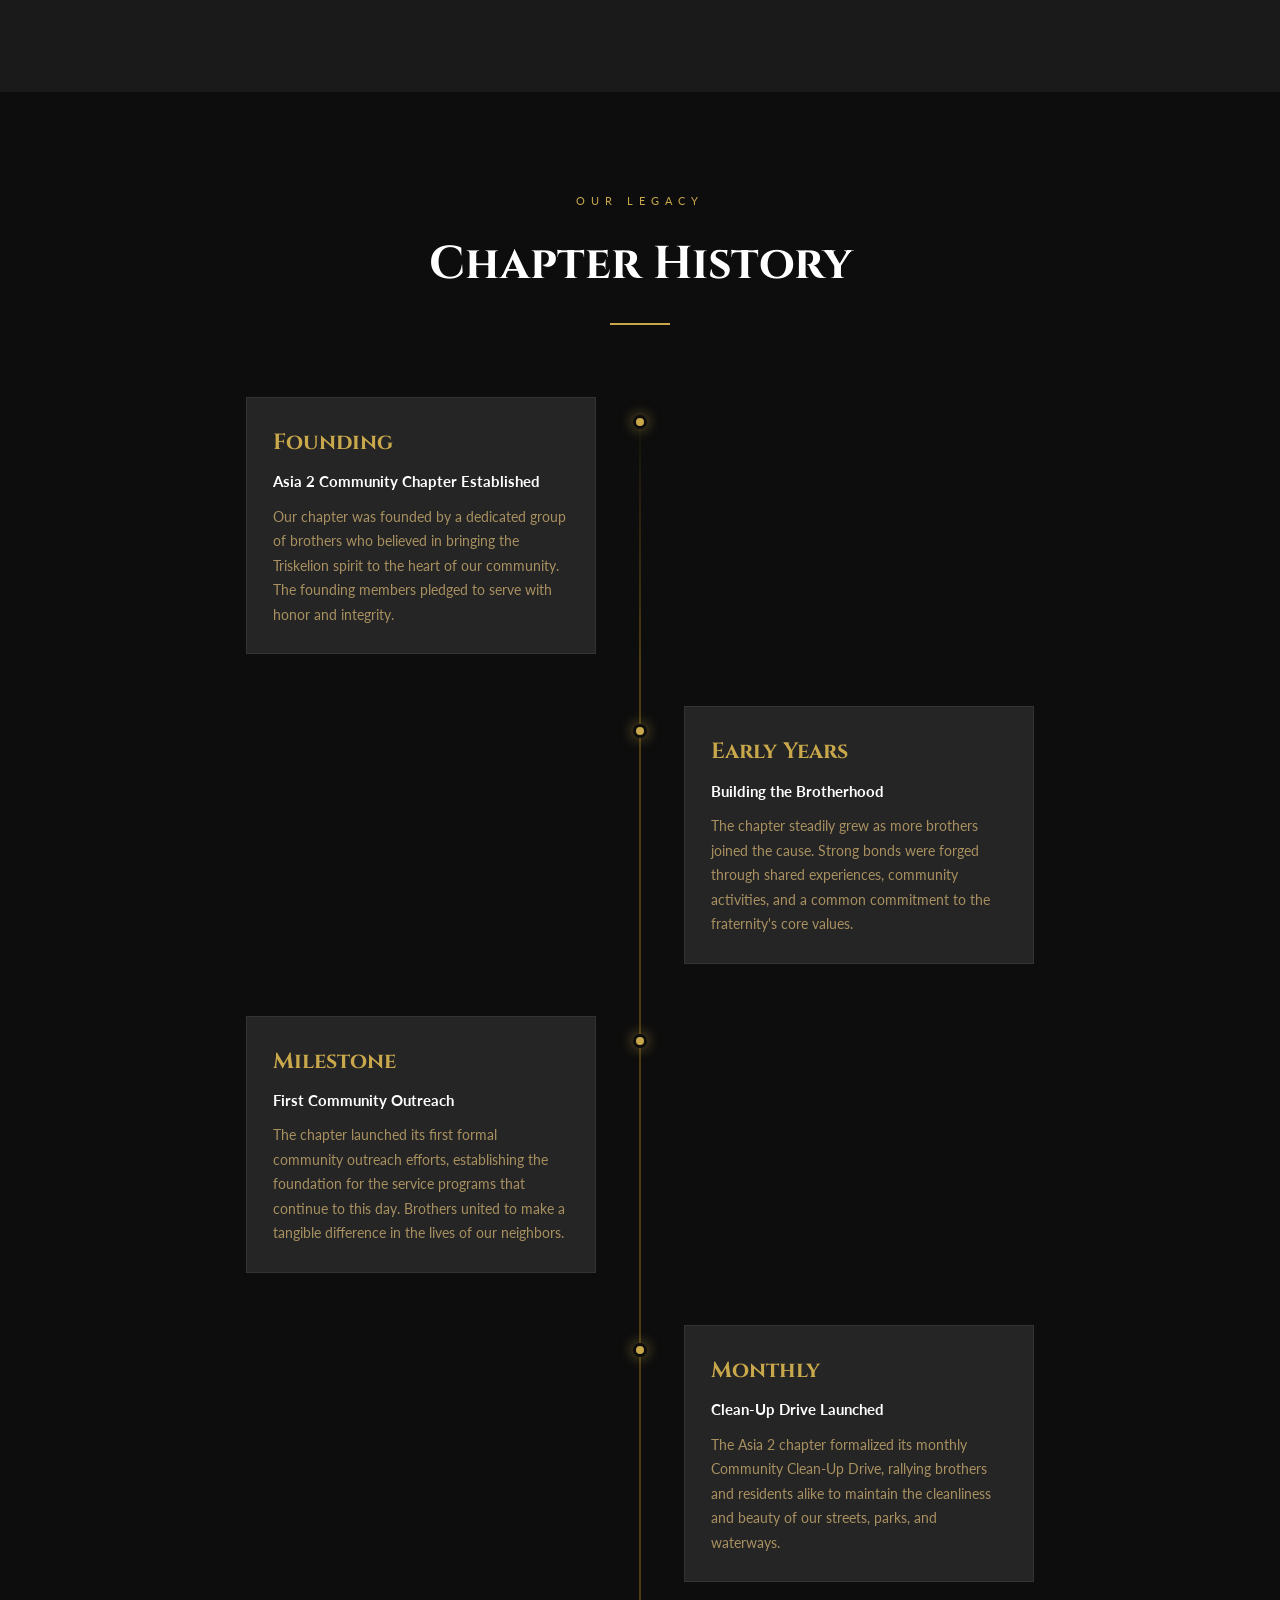
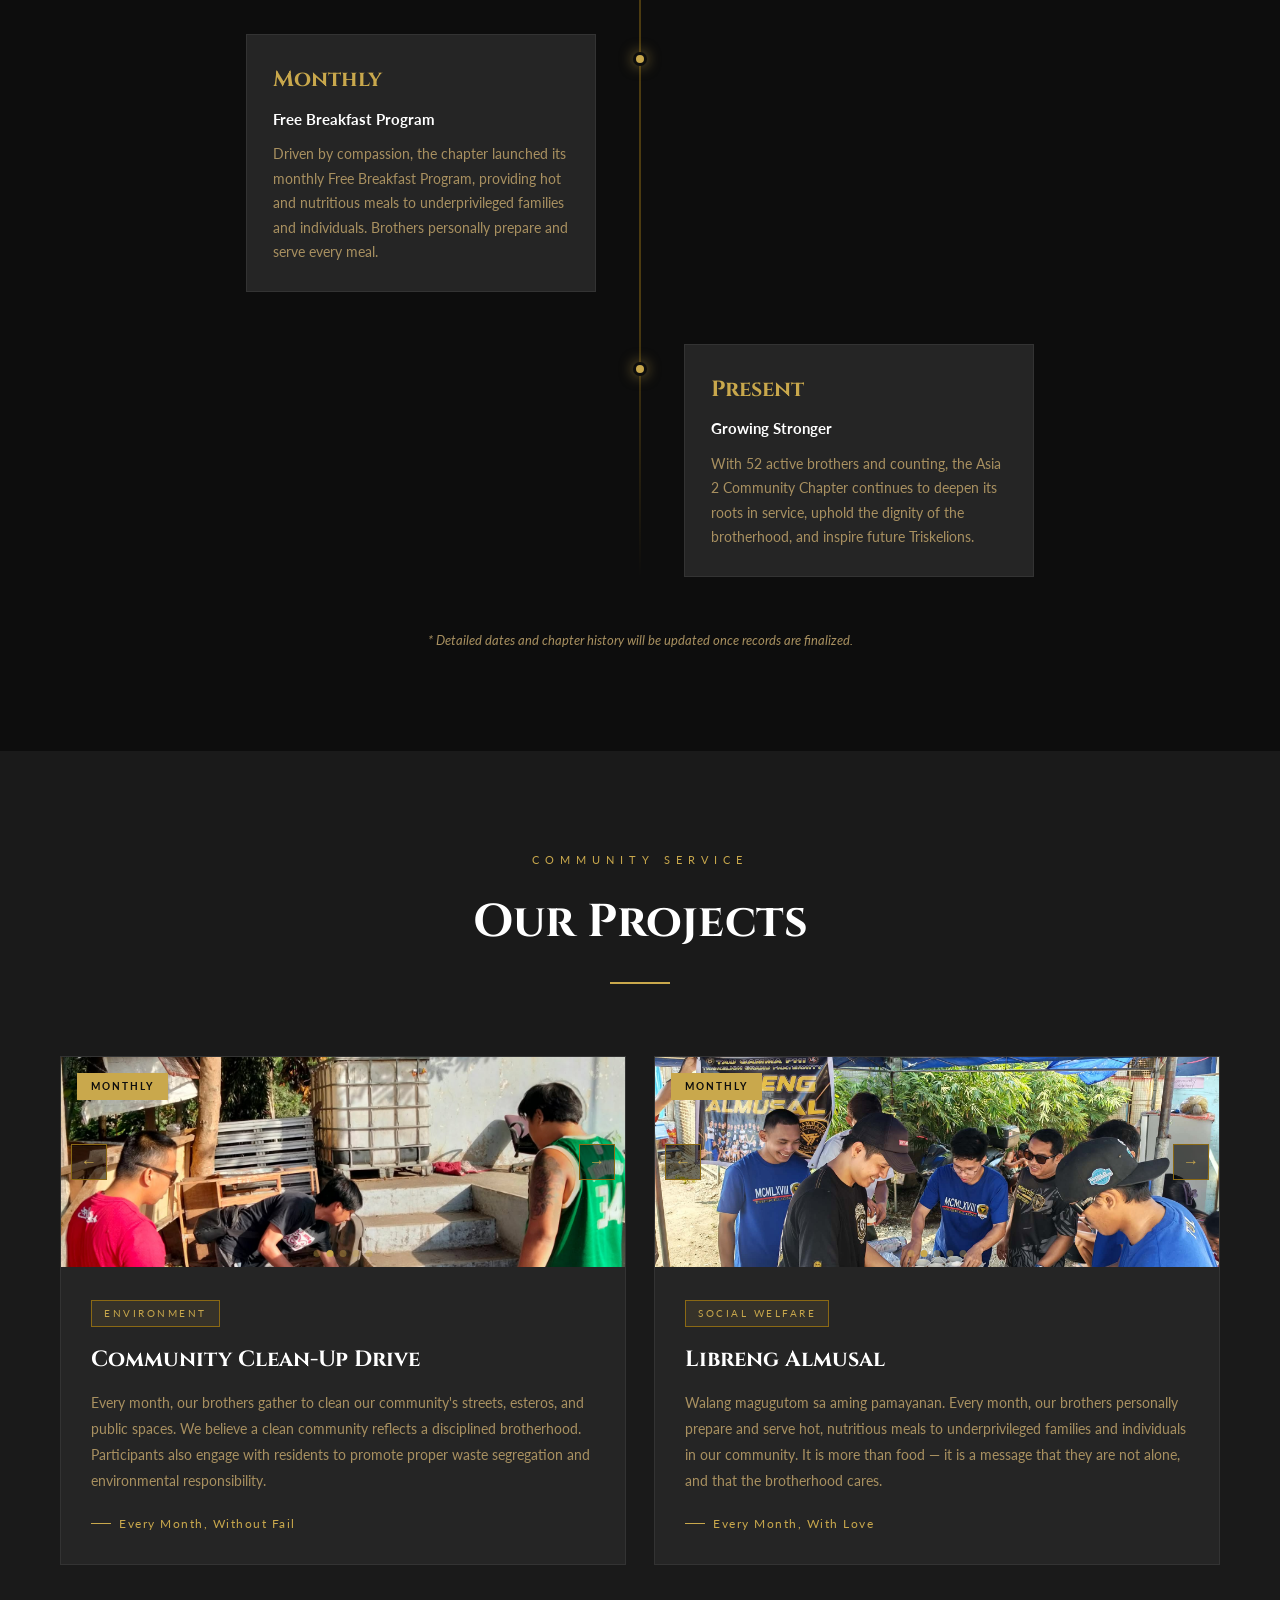
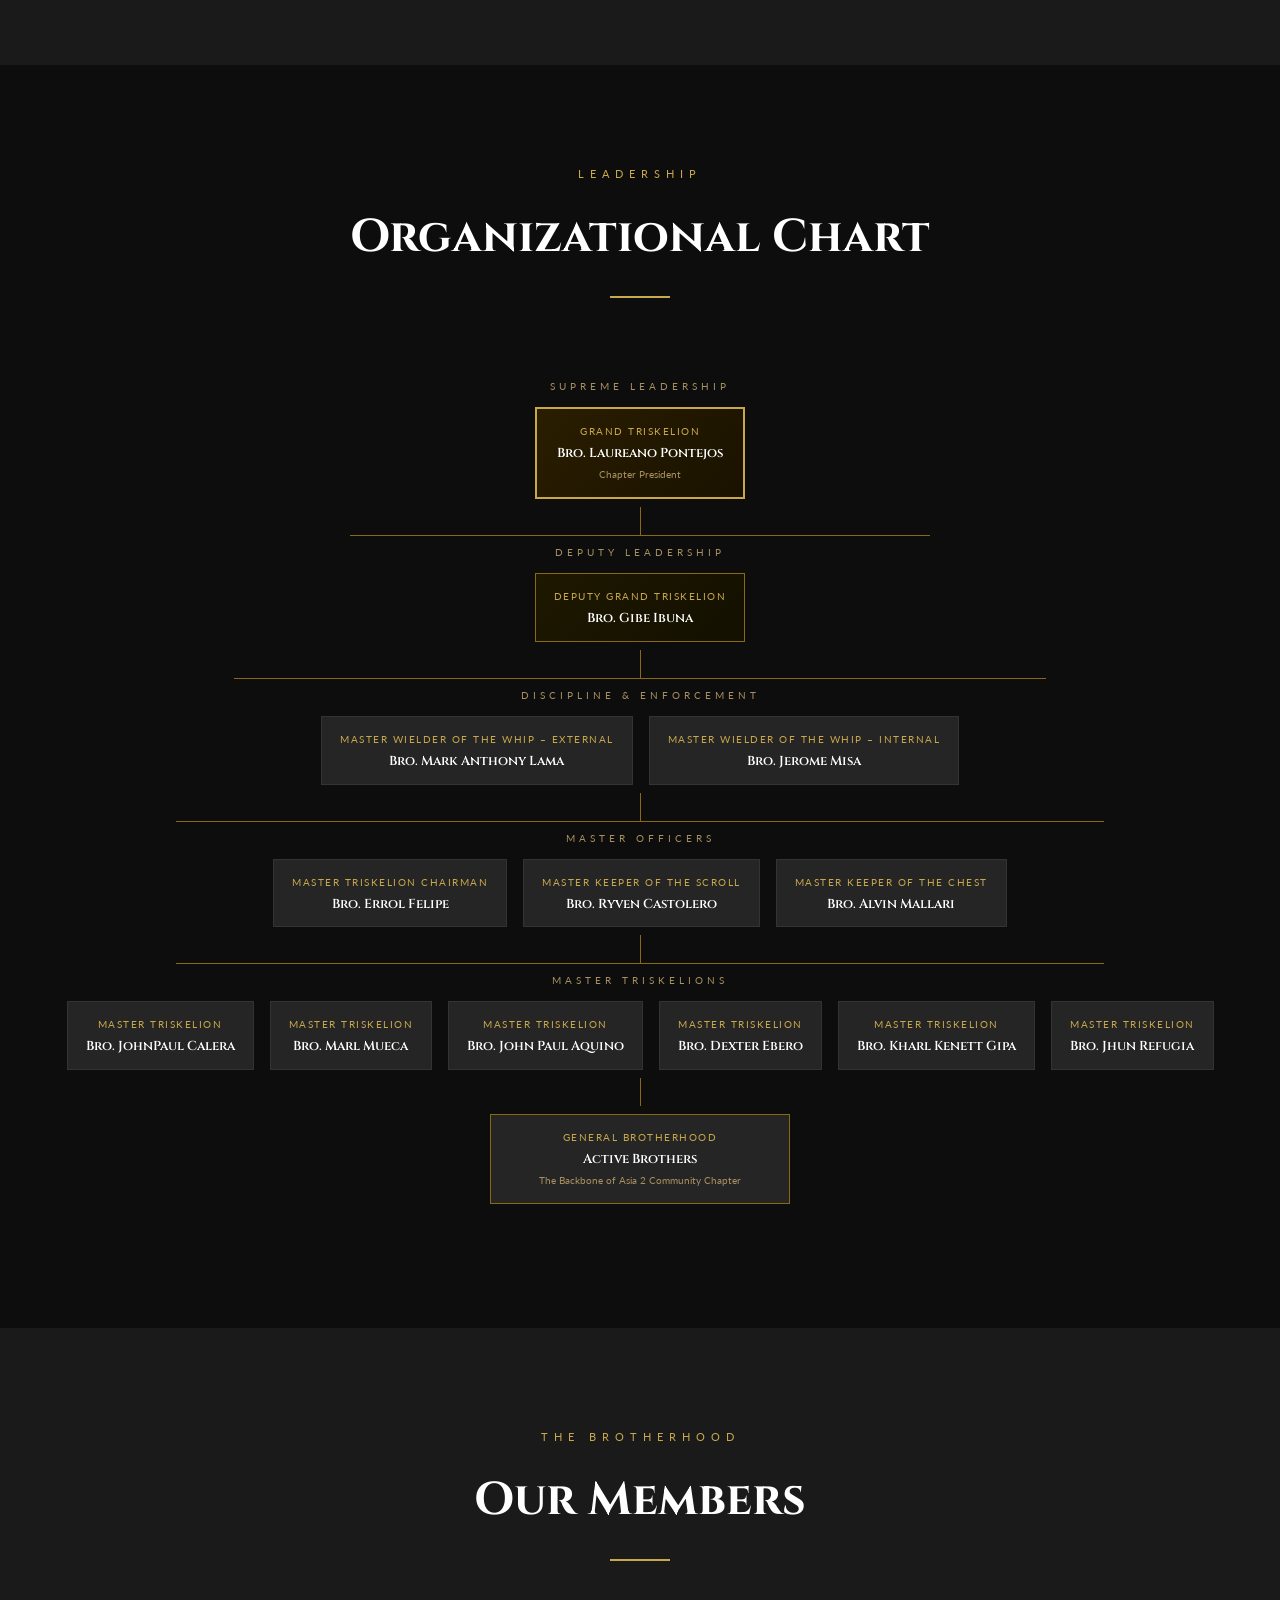
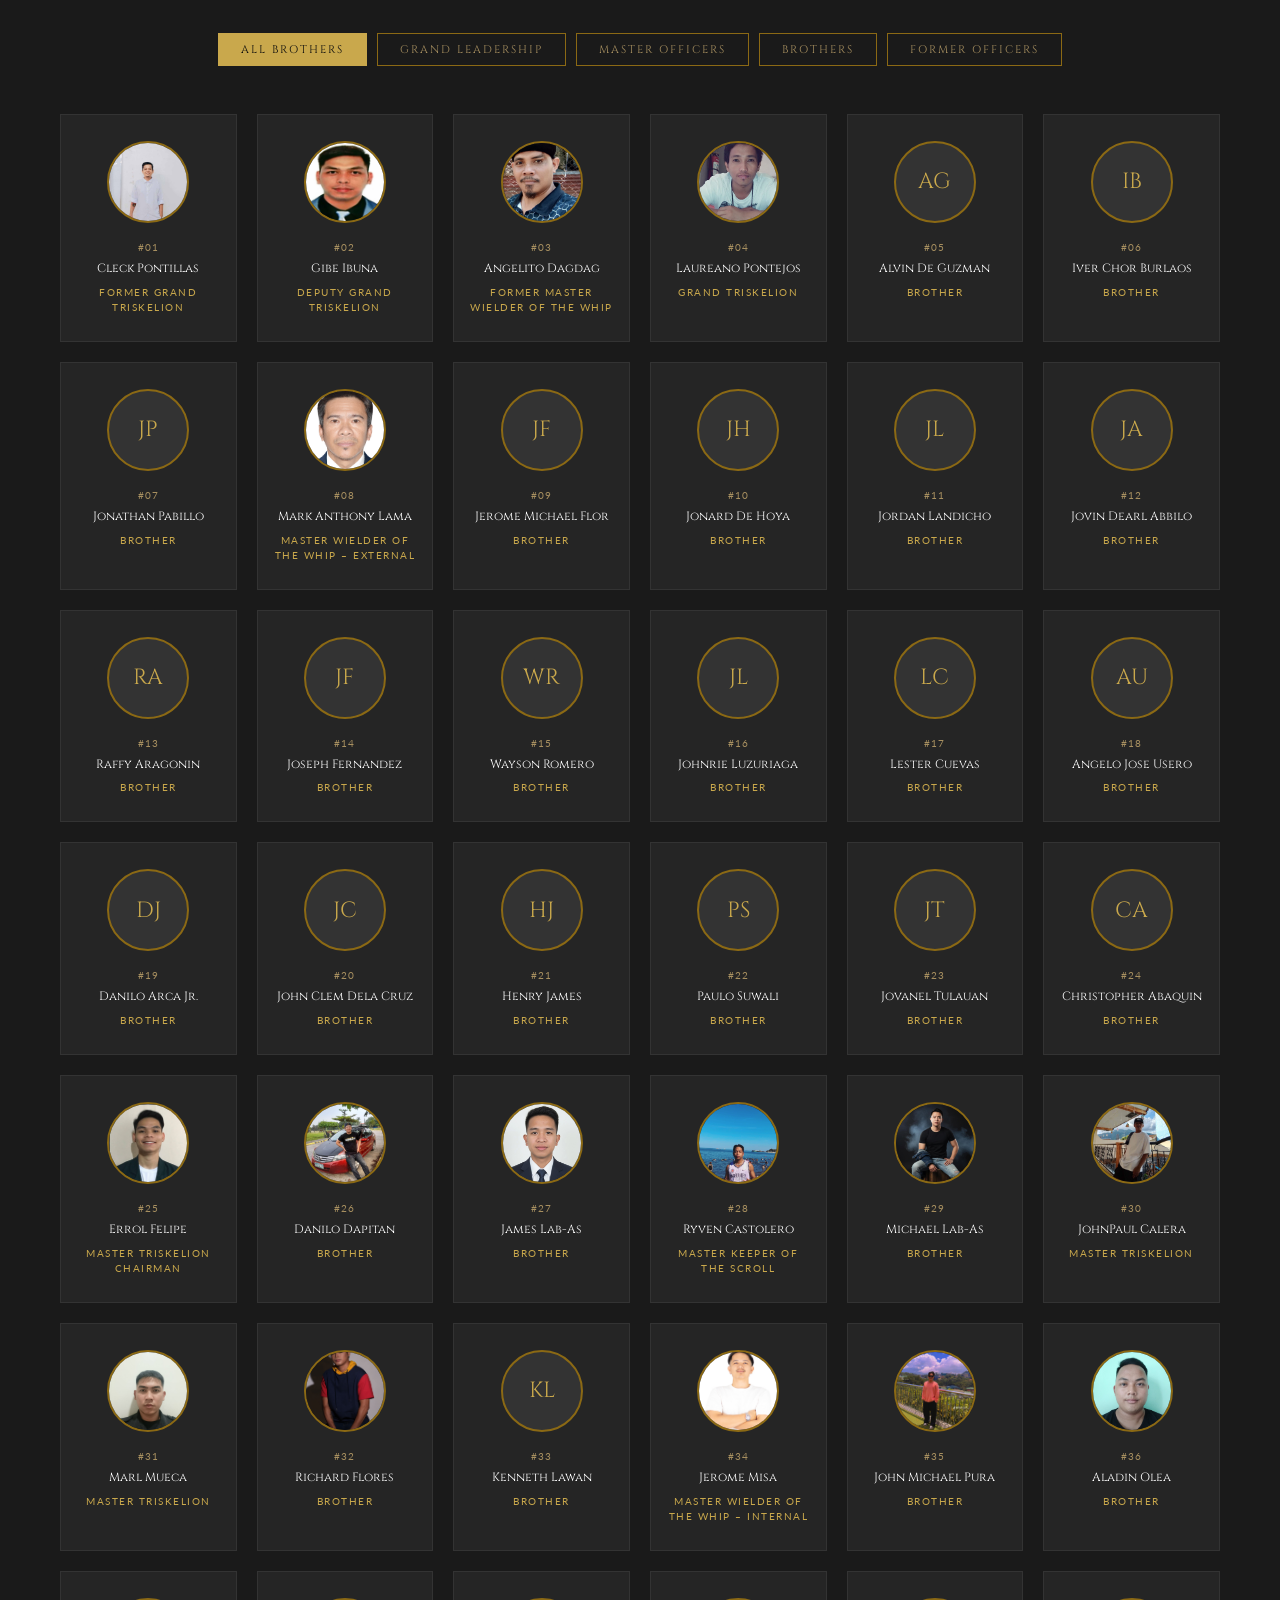
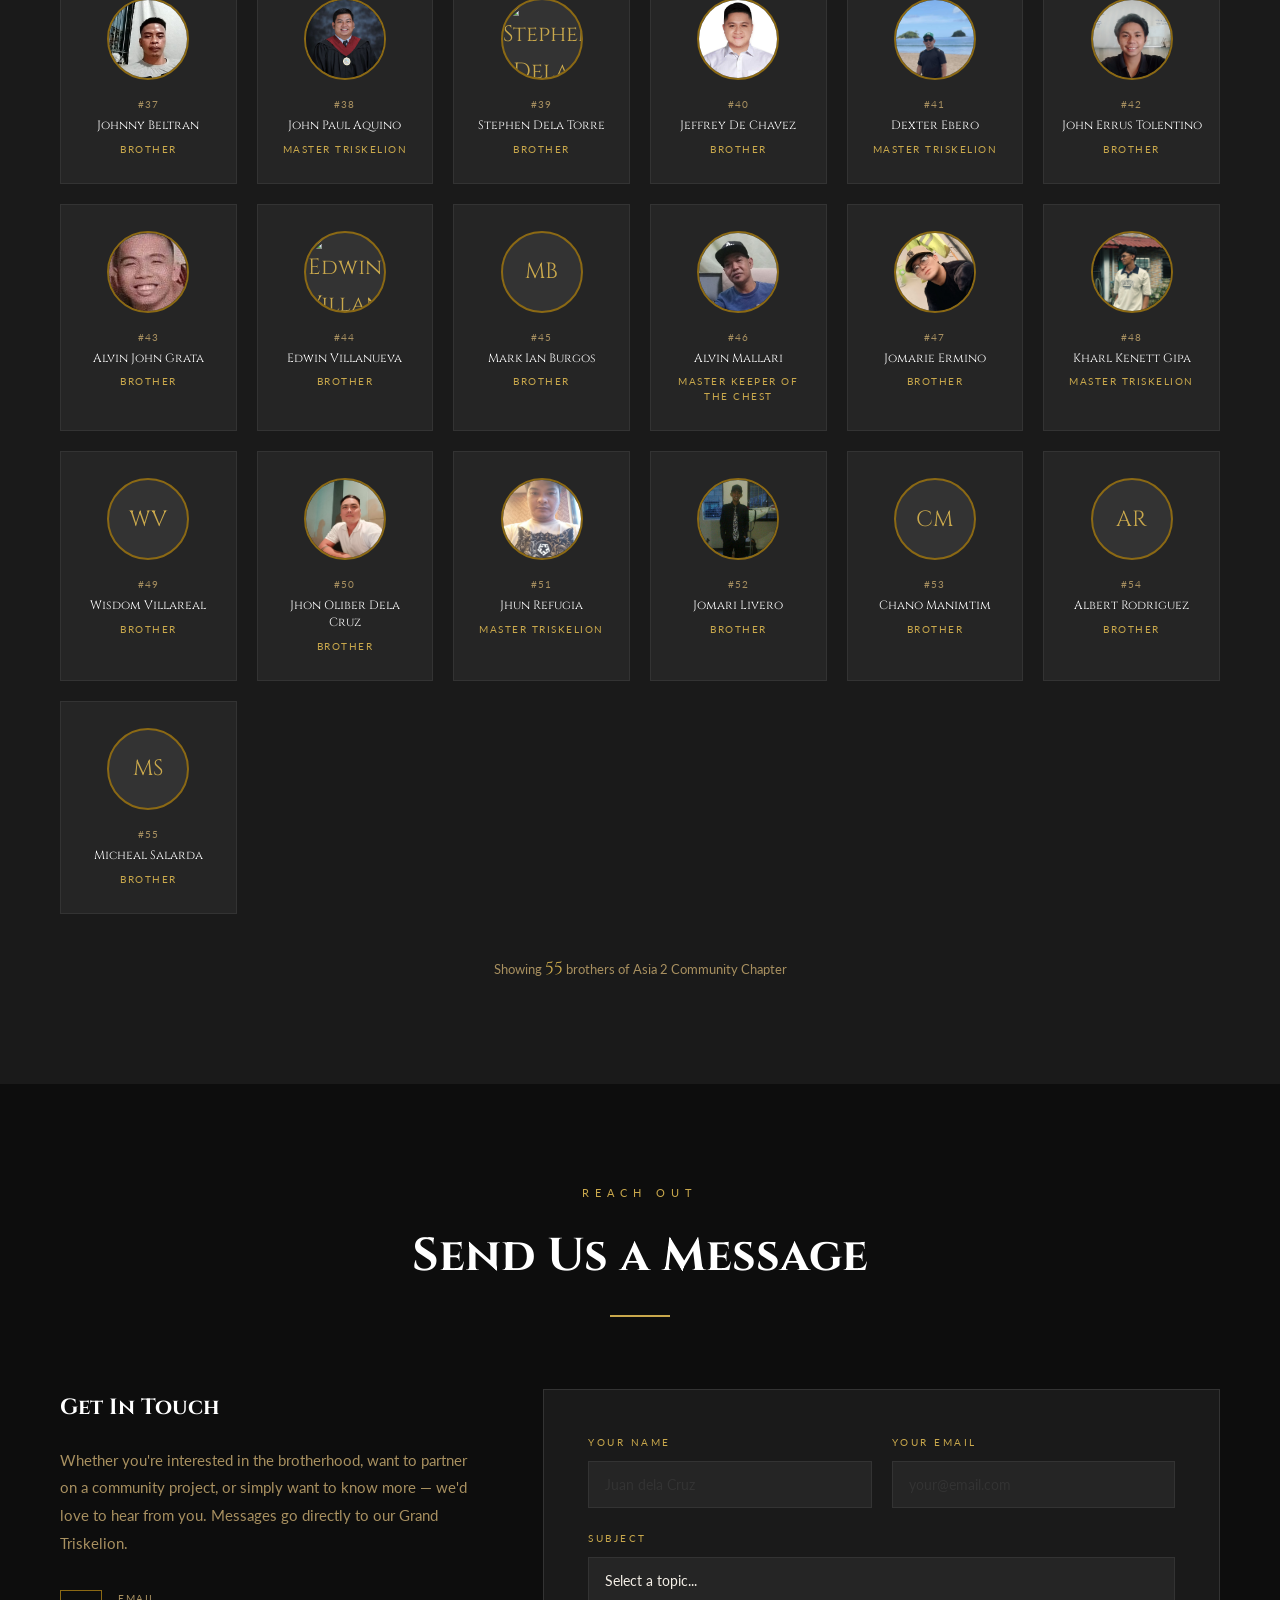
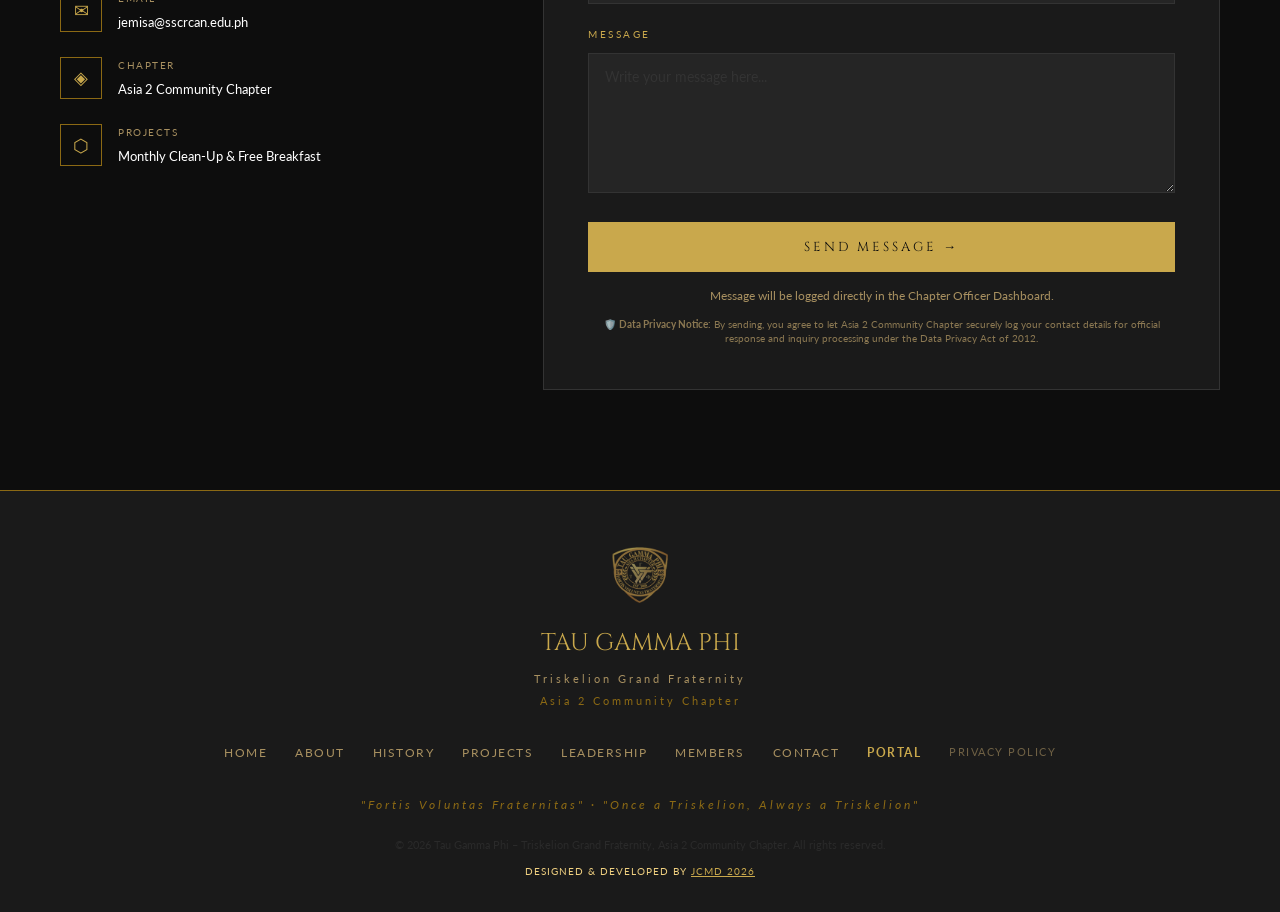
==== commit 609b84c2: "enhance and optimize" ====
--- a/index.html
+++ b/index.html
@@ -7,12 +7,16 @@
   <meta name="description" content="Tau Gamma Phi Triskelion Grand Fraternity – Asia 2 Community Chapter. Brotherhood, service, and community.">
   <link rel="preconnect" href="https://fonts.googleapis.com">
   <link rel="preconnect" href="https://fonts.gstatic.com" crossorigin>
-  <link href="https://fonts.googleapis.com/css2?family=Cinzel:wght@400;600;700;900&family=Lato:ital,wght@0,300;0,400;0,700;1,400&display=swap" rel="stylesheet">
+  <link href="https://fonts.googleapis.com/css2?family=Cinzel:wght@400;600;700;900&family=Lato:ital,wght@0,300;0,400;0,700;1,400&display=swap" rel="stylesheet" media="print" onload="this.media='all'">
+  <noscript><link href="https://fonts.googleapis.com/css2?family=Cinzel:wght@400;600;700;900&family=Lato:ital,wght@0,300;0,400;0,700;1,400&display=swap" rel="stylesheet"></noscript>
+  <!-- Preload LCP Image -->
+  <link rel="preload" href="images/hero1.jpg" as="image">
+  
   <link rel="stylesheet" href="css/style.css">
   <link rel="stylesheet" href="css/chatbot.css">
   
-  <!-- Supabase CDN Client Library -->
-  <script src="https://cdn.jsdelivr.net/npm/@supabase/supabase-js@2"></script>
+  <!-- Supabase CDN Client Library (deferred - non-blocking) -->
+  <script src="https://cdn.jsdelivr.net/npm/@supabase/supabase-js@2" defer></script>
 </head>
 <body>
 
@@ -58,9 +62,9 @@
   <div class="hero-bg-slider">
     <div class="hero-bg-track" id="heroBgTrack">
       <div class="hero-bg-slide" style="background-image:url('images/hero1.jpg')"></div>
-      <div class="hero-bg-slide" style="background-image:url('images/hero2.jpg')"></div>
-      <div class="hero-bg-slide" style="background-image:url('images/hero3.jpg')"></div>
-      <div class="hero-bg-slide" style="background-image:url('images/hero4.jpg')"></div>
+      <div class="hero-bg-slide" data-bg="images/hero2.jpg"></div>
+      <div class="hero-bg-slide" data-bg="images/hero3.jpg"></div>
+      <div class="hero-bg-slide" data-bg="images/hero4.jpg"></div>
     </div>
     <div class="hero-bg-overlay"></div>
   </div>
@@ -243,11 +247,11 @@
         <div class="project-img project-img-cleanup">
           <div class="slider-wrap" id="cleanupSlider">
             <div class="slider-track" id="cleanupTrack">
-              <img src="images/projects/cleanup1.jpg" alt="Clean-Up Drive">
-              <img src="images/projects/cleanup2.jpg" alt="Clean-Up Drive">
-              <img src="images/projects/cleanup3.jpg" alt="Clean-Up Drive">
-              <img src="images/projects/cleanup4.jpg" alt="Clean-Up Drive">
-              <img src="images/projects/cleanup5.jpg" alt="Clean-Up Drive">
+              <img src="images/projects/cleanup1.jpg" alt="Clean-Up Drive" loading="lazy">
+              <img src="images/projects/cleanup2.jpg" alt="Clean-Up Drive" loading="lazy">
+              <img src="images/projects/cleanup3.jpg" alt="Clean-Up Drive" loading="lazy">
+              <img src="images/projects/cleanup4.jpg" alt="Clean-Up Drive" loading="lazy">
+              <img src="images/projects/cleanup5.jpg" alt="Clean-Up Drive" loading="lazy">
             </div>
             <button class="slider-btn prev" onclick="slidePhoto('cleanup',-1)">&#8592;</button>
             <button class="slider-btn next" onclick="slidePhoto('cleanup',1)">&#8594;</button>
@@ -272,11 +276,11 @@
         <div class="project-img project-img-breakfast">
           <div class="slider-wrap" id="breakfastSlider">
             <div class="slider-track" id="breakfastTrack">
-              <img src="images/projects/freebrakfast1.jpg" alt="Libreng Almusal">
-              <img src="images/projects/freebrakfast2.jpg" alt="Libreng Almusal">
-              <img src="images/projects/freebrakfast3.jpg" alt="Libreng Almusal">
-              <img src="images/projects/freebrakfast4.jpg" alt="Libreng Almusal">
-              <img src="images/projects/freebrakfast5.jpg" alt="Libreng Almusal">
+              <img src="images/projects/freebrakfast1.jpg" alt="Libreng Almusal" loading="lazy">
+              <img src="images/projects/freebrakfast2.jpg" alt="Libreng Almusal" loading="lazy">
+              <img src="images/projects/freebrakfast3.jpg" alt="Libreng Almusal" loading="lazy">
+              <img src="images/projects/freebrakfast4.jpg" alt="Libreng Almusal" loading="lazy">
+              <img src="images/projects/freebrakfast5.jpg" alt="Libreng Almusal" loading="lazy">
             </div>
             <button class="slider-btn prev" onclick="slidePhoto('breakfast',-1)">&#8592;</button>
             <button class="slider-btn next" onclick="slidePhoto('breakfast',1)">&#8594;</button>
@@ -586,11 +590,11 @@
   </div>
 </div>
 
-<!-- Scripts -->
-<script src="js/config.js"></script>
-<script src="js/supabase-client.js"></script>
-<script src="js/members.js"></script>
-<script src="js/main.js"></script>
-<script src="js/chatbot.js"></script>
+<!-- Scripts (deferred for faster page load) -->
+<script src="js/config.js" defer></script>
+<script src="js/supabase-client.js" defer></script>
+<script src="js/members.js" defer></script>
+<script src="js/main.js" defer></script>
+<script src="js/chatbot.js" defer></script>
 </body>
 </html>
